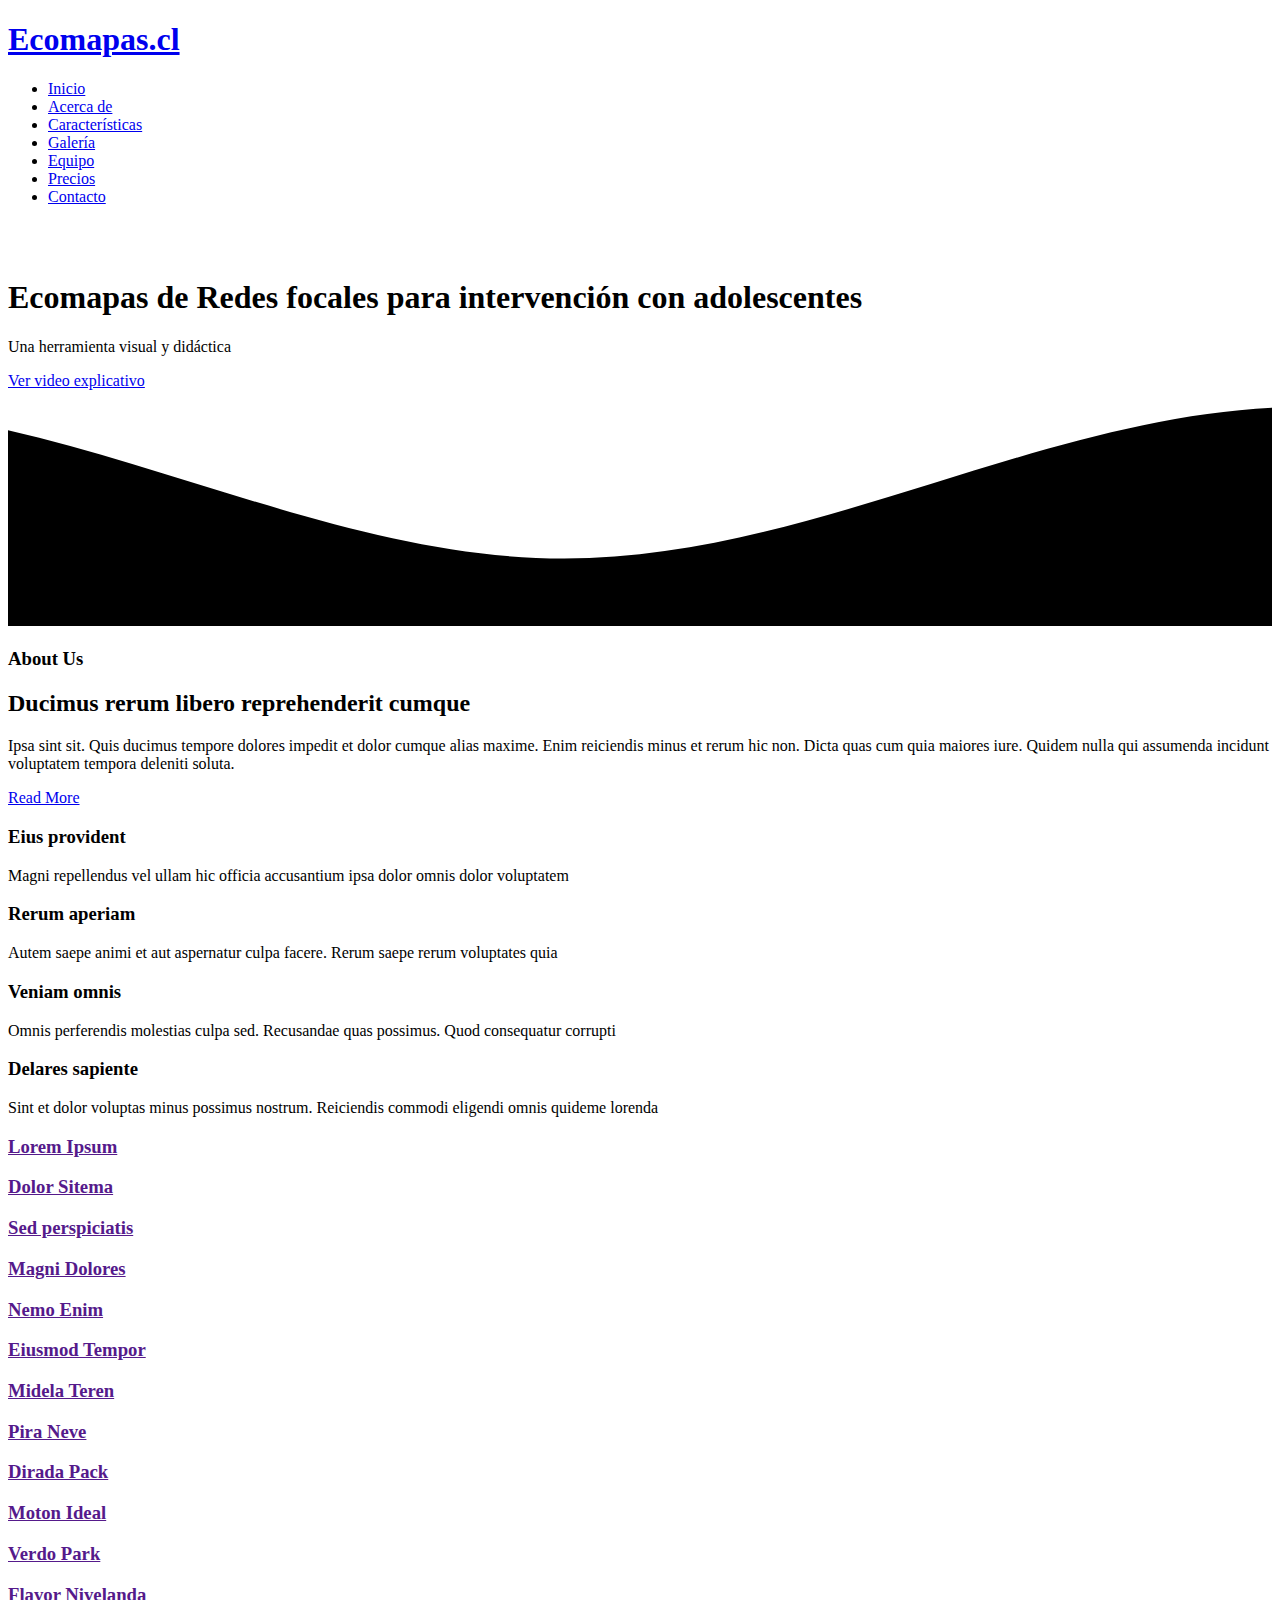
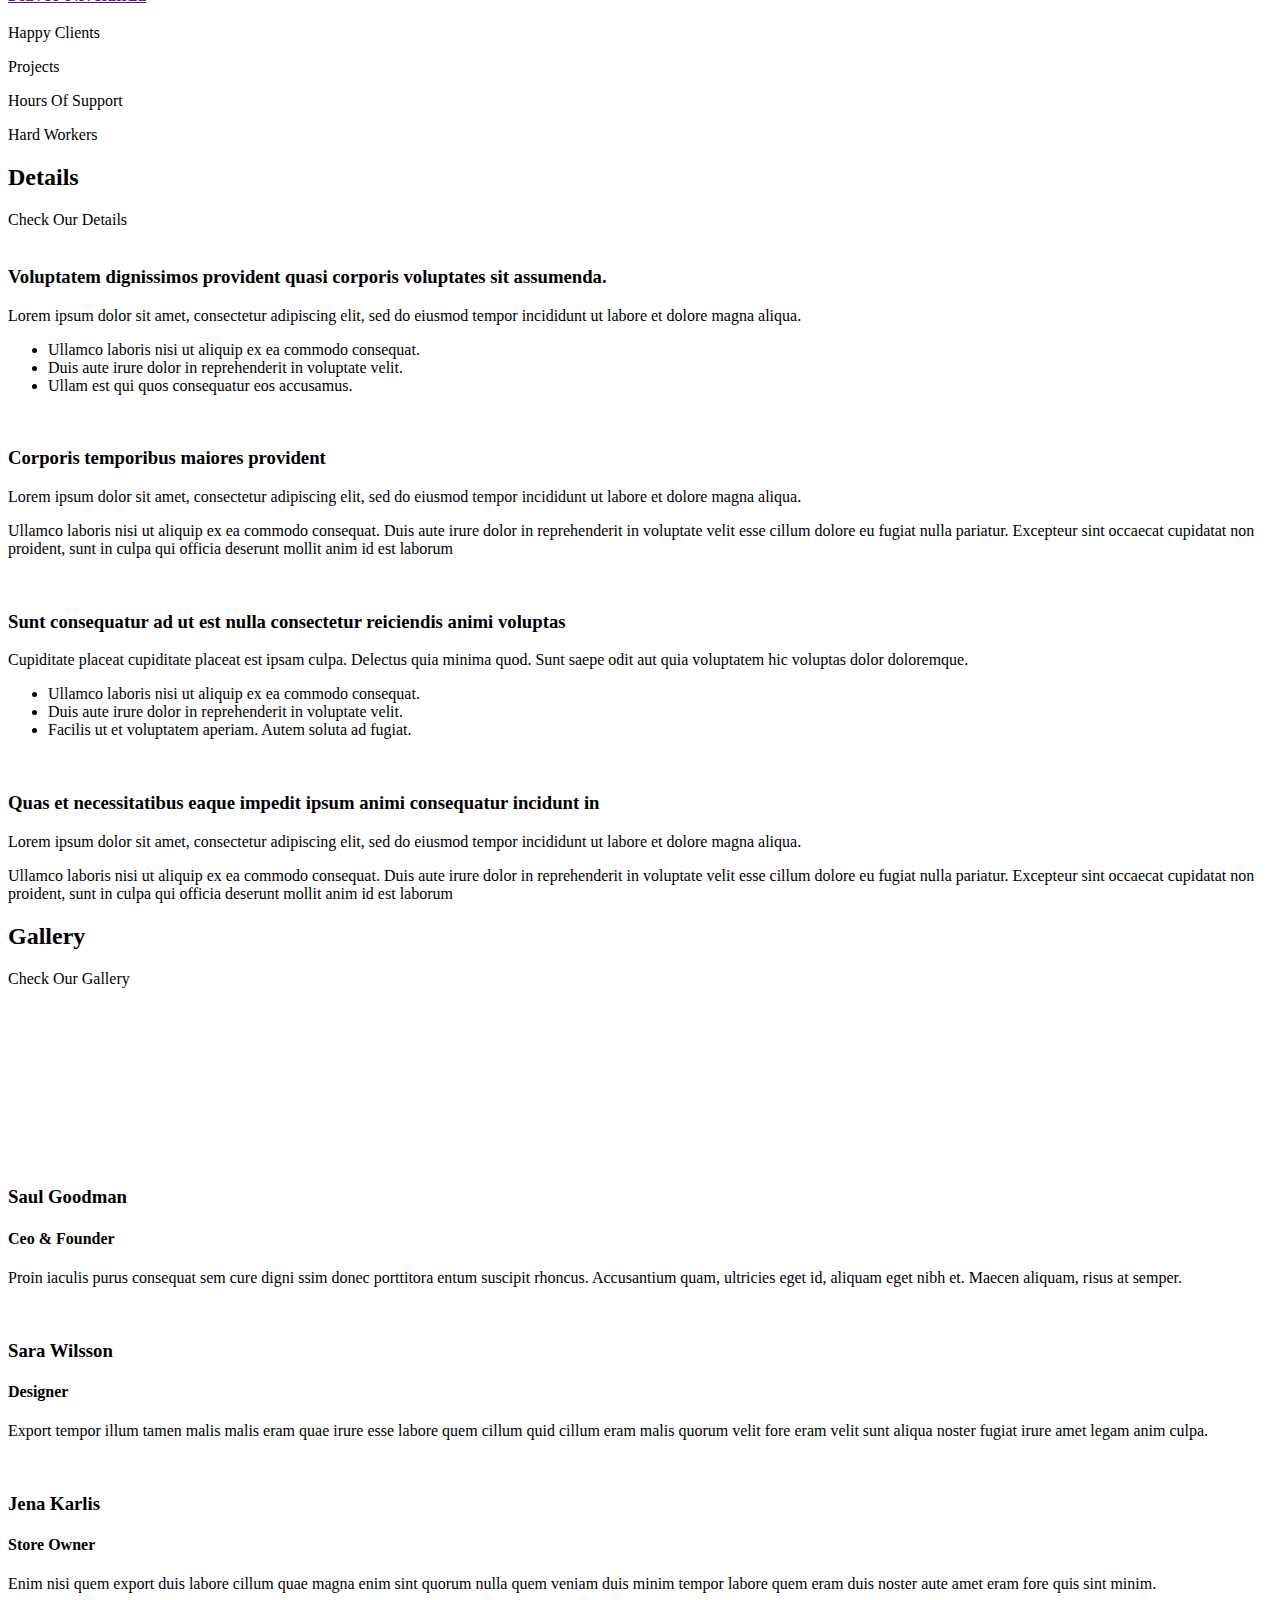
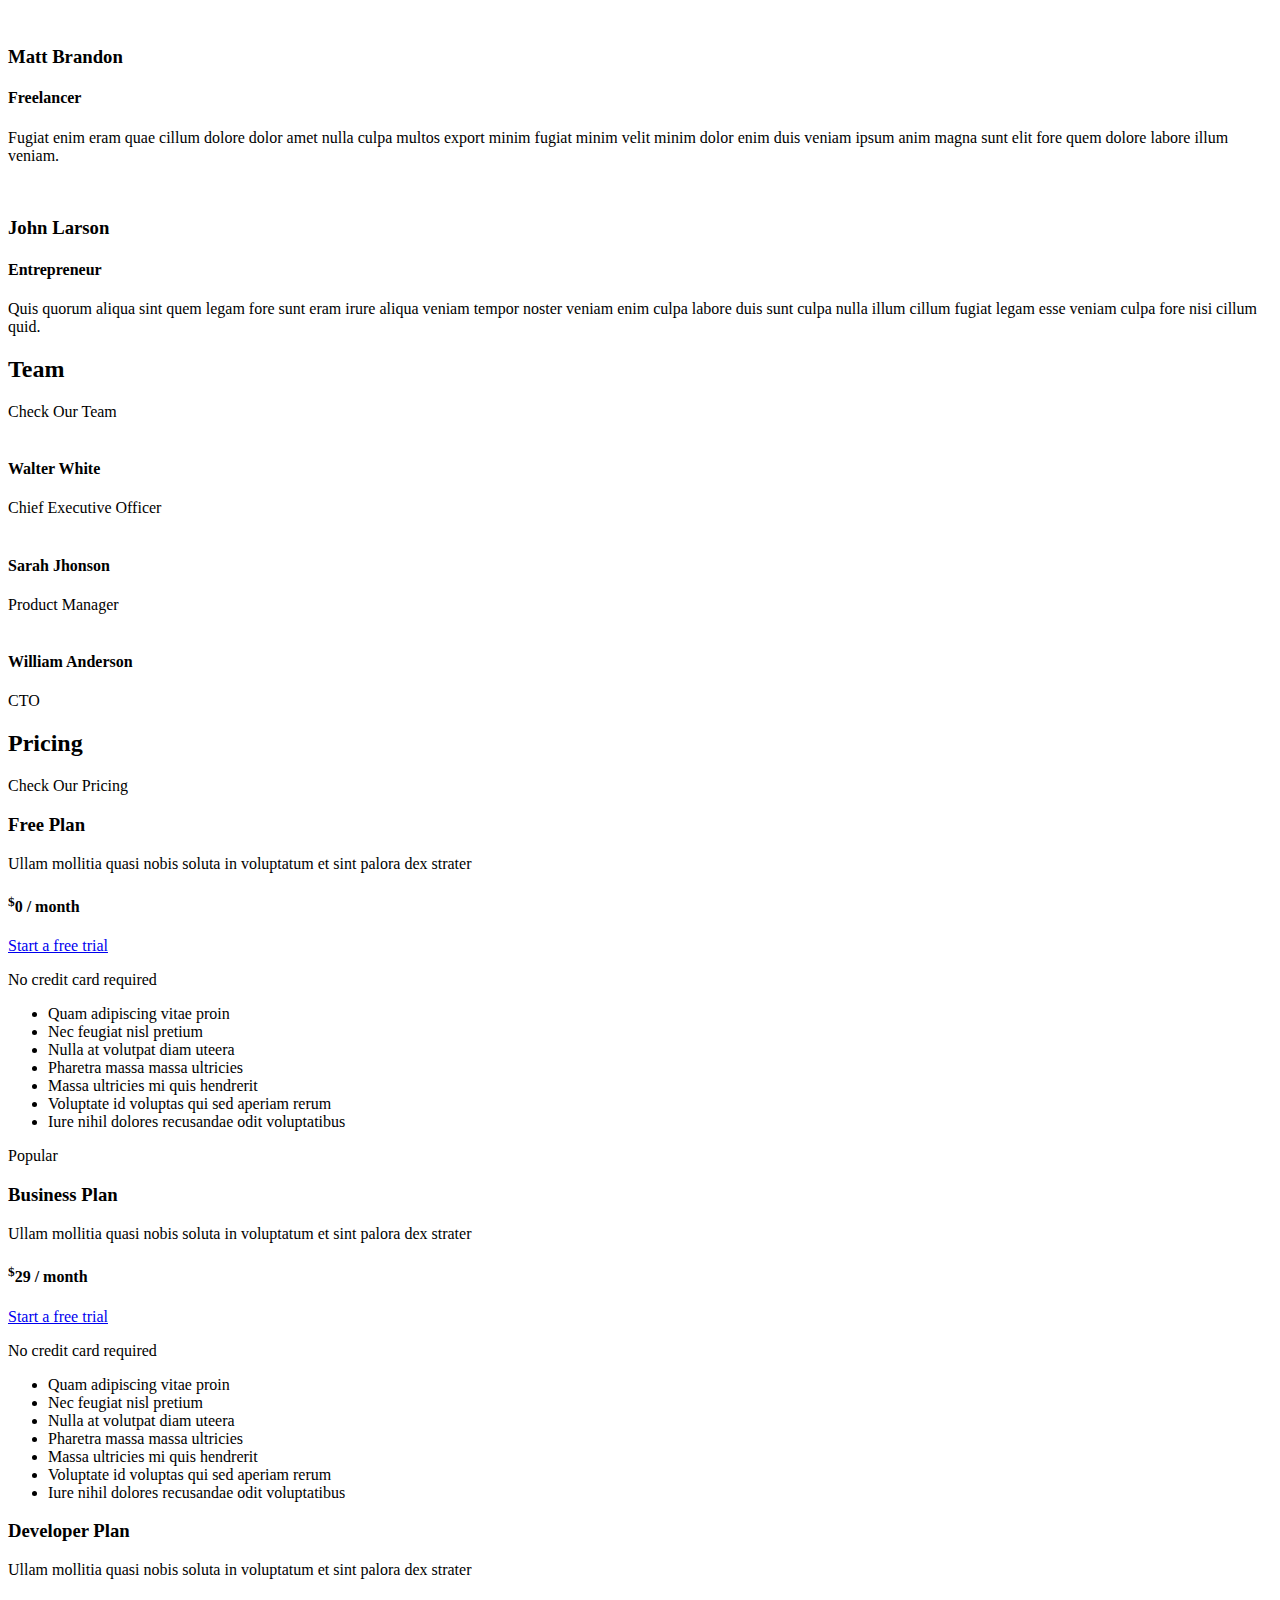
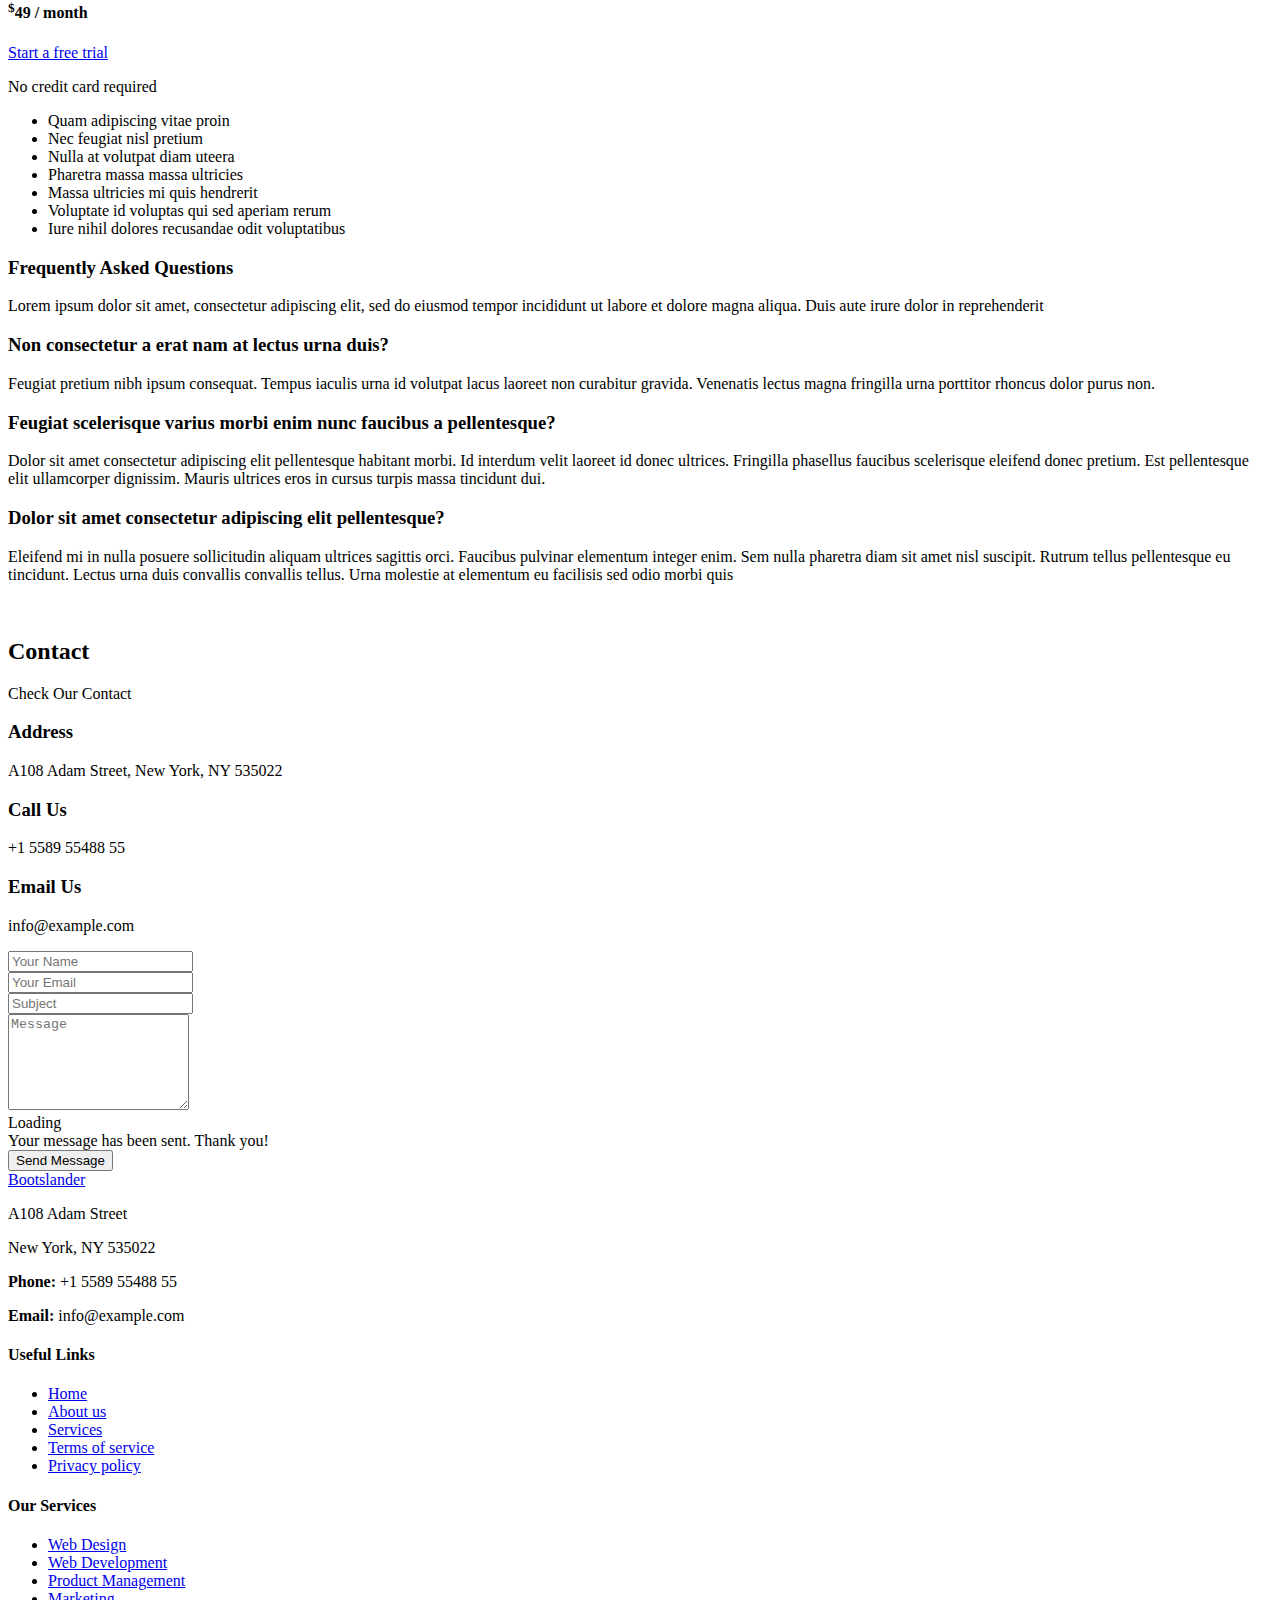
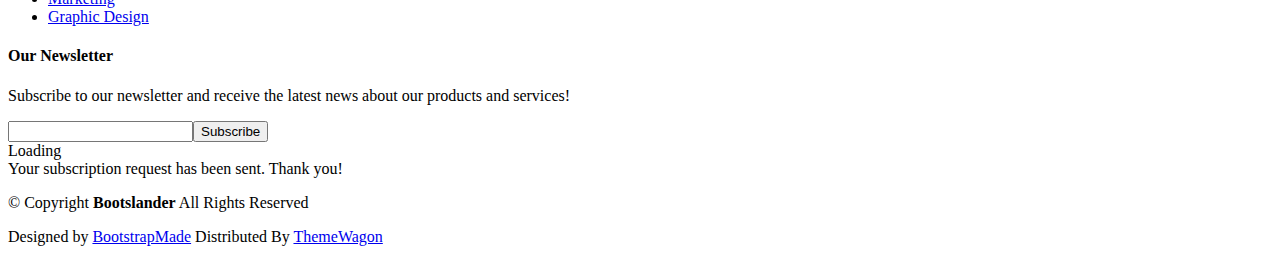
==== index.html @ b5322ad8 "Add files via upload" ====
<!DOCTYPE html>
<html lang="en">

<head>
  <meta charset="utf-8">
  <meta content="width=device-width, initial-scale=1.0" name="viewport">
  <title>Index - Bootslander Bootstrap Template</title>
  <meta name="description" content="">
  <meta name="keywords" content="">

  <!-- Favicons -->
  <link href="assets/img/favicon.png" rel="icon">
  <link href="assets/img/apple-touch-icon.png" rel="apple-touch-icon">

  <!-- Fonts -->
  <link href="https://fonts.googleapis.com" rel="preconnect">
  <link href="https://fonts.gstatic.com" rel="preconnect" crossorigin>
  <link href="https://fonts.googleapis.com/css2?family=Roboto:ital,wght@0,100;0,300;0,400;0,500;0,700;0,900;1,100;1,300;1,400;1,500;1,700;1,900&family=Poppins:ital,wght@0,100;0,200;0,300;0,400;0,500;0,600;0,700;0,800;0,900;1,100;1,200;1,300;1,400;1,500;1,600;1,700;1,800;1,900&family=Raleway:ital,wght@0,100;0,200;0,300;0,400;0,500;0,600;0,700;0,800;0,900;1,100;1,200;1,300;1,400;1,500;1,600;1,700;1,800;1,900&display=swap" rel="stylesheet">

  <!-- Vendor CSS Files -->
  <link href="assets/vendor/bootstrap/css/bootstrap.min.css" rel="stylesheet">
  <link href="assets/vendor/bootstrap-icons/bootstrap-icons.css" rel="stylesheet">
  <link href="assets/vendor/aos/aos.css" rel="stylesheet">
  <link href="assets/vendor/glightbox/css/glightbox.min.css" rel="stylesheet">
  <link href="assets/vendor/swiper/swiper-bundle.min.css" rel="stylesheet">

  <!-- Main CSS File -->
  <link href="assets/css/main.css" rel="stylesheet">

  <!-- =======================================================
  * Template Name: Bootslander
  * Template URL: https://bootstrapmade.com/bootslander-free-bootstrap-landing-page-template/
  * Updated: Aug 07 2024 with Bootstrap v5.3.3
  * Author: BootstrapMade.com
  * License: https://bootstrapmade.com/license/
  ======================================================== -->
</head>

<body class="index-page">

  <header id="header" class="header d-flex align-items-center fixed-top">
    <div class="container-fluid container-xl position-relative d-flex align-items-center justify-content-between">

      <a href="index.html" class="logo d-flex align-items-center">
        <!-- Uncomment the line below if you also wish to use an image logo -->
        <!-- <img src="assets/img/logo.png" alt=""> -->
        <h1 class="sitename">Ecomapas.cl</h1>
      </a>

      <nav id="navmenu" class="navmenu">
        <ul>
          <li><a href="#hero" class="active">Inicio</a></li>
          <li><a href="#about">Acerca de</a></li>
          <li><a href="#features">Características</a></li>
          <li><a href="#gallery">Galería</a></li>
          <li><a href="#team">Equipo</a></li>
          <li><a href="#pricing">Precios</a></li>
          <li><a href="#contact">Contacto</a></li>
        </ul>
        <i class="mobile-nav-toggle d-xl-none bi bi-list"></i>
      </nav>

    </div>
  </header>

  <main class="main">

    <!-- Hero Section -->
    <section id="hero" class="hero section dark-background">
      <img src="assets/img/hero-bg-2.jpg" alt="" class="hero-bg">

      <div class="container">
        <div class="row gy-4 justify-content-between">
          <div class="col-lg-4 order-lg-last hero-img" data-aos="zoom-out" data-aos-delay="100">
            <img src="assets/img/hero-img.png" class="img-fluid animated" alt="">
          </div>

          <div class="col-lg-6  d-flex flex-column justify-content-center" data-aos="fade-in">
            <h1>Ecomapas de <span>Redes focales</span> para intervención con adolescentes</h1>
            <p>Una herramienta visual y didáctica</p>
            <div class="d-flex">
    <!--      <a href="#about" class="btn-get-started">Get Started</a> -->
              <a href="https://www.youtube.com/watch?v=Y7f98aduVJ8" class="glightbox btn-watch-video d-flex align-items-center"><i class="bi bi-play-circle"></i><span>Ver video explicativo</span></a>
            </div>
          </div>

        </div>
      </div>

      <svg class="hero-waves" xmlns="http://www.w3.org/2000/svg" xmlns:xlink="http://www.w3.org/1999/xlink" viewBox="0 24 150 28 " preserveAspectRatio="none">
        <defs>
          <path id="wave-path" d="M-160 44c30 0 58-18 88-18s 58 18 88 18 58-18 88-18 58 18 88 18 v44h-352z"></path>
        </defs>
        <g class="wave1">
          <use xlink:href="#wave-path" x="50" y="3"></use>
        </g>
        <g class="wave2">
          <use xlink:href="#wave-path" x="50" y="0"></use>
        </g>
        <g class="wave3">
          <use xlink:href="#wave-path" x="50" y="9"></use>
        </g>
      </svg>

    </section><!-- /Hero Section -->

    <!-- About Section -->
    <section id="about" class="about section">

      <div class="container" data-aos="fade-up" data-aos-delay="100">
        <div class="row align-items-xl-center gy-5">

          <div class="col-xl-5 content">
            <h3>About Us</h3>
            <h2>Ducimus rerum libero reprehenderit cumque</h2>
            <p>Ipsa sint sit. Quis ducimus tempore dolores impedit et dolor cumque alias maxime. Enim reiciendis minus et rerum hic non. Dicta quas cum quia maiores iure. Quidem nulla qui assumenda incidunt voluptatem tempora deleniti soluta.</p>
            <a href="#" class="read-more"><span>Read More</span><i class="bi bi-arrow-right"></i></a>
          </div>

          <div class="col-xl-7">
            <div class="row gy-4 icon-boxes">

              <div class="col-md-6" data-aos="fade-up" data-aos-delay="200">
                <div class="icon-box">
                  <i class="bi bi-buildings"></i>
                  <h3>Eius provident</h3>
                  <p>Magni repellendus vel ullam hic officia accusantium ipsa dolor omnis dolor voluptatem</p>
                </div>
              </div> <!-- End Icon Box -->

              <div class="col-md-6" data-aos="fade-up" data-aos-delay="300">
                <div class="icon-box">
                  <i class="bi bi-clipboard-pulse"></i>
                  <h3>Rerum aperiam</h3>
                  <p>Autem saepe animi et aut aspernatur culpa facere. Rerum saepe rerum voluptates quia</p>
                </div>
              </div> <!-- End Icon Box -->

              <div class="col-md-6" data-aos="fade-up" data-aos-delay="400">
                <div class="icon-box">
                  <i class="bi bi-command"></i>
                  <h3>Veniam omnis</h3>
                  <p>Omnis perferendis molestias culpa sed. Recusandae quas possimus. Quod consequatur corrupti</p>
                </div>
              </div> <!-- End Icon Box -->

              <div class="col-md-6" data-aos="fade-up" data-aos-delay="500">
                <div class="icon-box">
                  <i class="bi bi-graph-up-arrow"></i>
                  <h3>Delares sapiente</h3>
                  <p>Sint et dolor voluptas minus possimus nostrum. Reiciendis commodi eligendi omnis quideme lorenda</p>
                </div>
              </div> <!-- End Icon Box -->

            </div>
          </div>

        </div>
      </div>

    </section><!-- /About Section -->

    <!-- Features Section -->
    <section id="features" class="features section">

      <div class="container">

        <div class="row gy-4">

          <div class="col-lg-3 col-md-4" data-aos="fade-up" data-aos-delay="100">
            <div class="features-item">
              <i class="bi bi-eye" style="color: #ffbb2c;"></i>
              <h3><a href="" class="stretched-link">Lorem Ipsum</a></h3>
            </div>
          </div><!-- End Feature Item -->

          <div class="col-lg-3 col-md-4" data-aos="fade-up" data-aos-delay="200">
            <div class="features-item">
              <i class="bi bi-infinity" style="color: #5578ff;"></i>
              <h3><a href="" class="stretched-link">Dolor Sitema</a></h3>
            </div>
          </div><!-- End Feature Item -->

          <div class="col-lg-3 col-md-4" data-aos="fade-up" data-aos-delay="300">
            <div class="features-item">
              <i class="bi bi-mortarboard" style="color: #e80368;"></i>
              <h3><a href="" class="stretched-link">Sed perspiciatis</a></h3>
            </div>
          </div><!-- End Feature Item -->

          <div class="col-lg-3 col-md-4" data-aos="fade-up" data-aos-delay="400">
            <div class="features-item">
              <i class="bi bi-nut" style="color: #e361ff;"></i>
              <h3><a href="" class="stretched-link">Magni Dolores</a></h3>
            </div>
          </div><!-- End Feature Item -->

          <div class="col-lg-3 col-md-4" data-aos="fade-up" data-aos-delay="500">
            <div class="features-item">
              <i class="bi bi-shuffle" style="color: #47aeff;"></i>
              <h3><a href="" class="stretched-link">Nemo Enim</a></h3>
            </div>
          </div><!-- End Feature Item -->

          <div class="col-lg-3 col-md-4" data-aos="fade-up" data-aos-delay="600">
            <div class="features-item">
              <i class="bi bi-star" style="color: #ffa76e;"></i>
              <h3><a href="" class="stretched-link">Eiusmod Tempor</a></h3>
            </div>
          </div><!-- End Feature Item -->

          <div class="col-lg-3 col-md-4" data-aos="fade-up" data-aos-delay="700">
            <div class="features-item">
              <i class="bi bi-x-diamond" style="color: #11dbcf;"></i>
              <h3><a href="" class="stretched-link">Midela Teren</a></h3>
            </div>
          </div><!-- End Feature Item -->

          <div class="col-lg-3 col-md-4" data-aos="fade-up" data-aos-delay="800">
            <div class="features-item">
              <i class="bi bi-camera-video" style="color: #4233ff;"></i>
              <h3><a href="" class="stretched-link">Pira Neve</a></h3>
            </div>
          </div><!-- End Feature Item -->

          <div class="col-lg-3 col-md-4" data-aos="fade-up" data-aos-delay="900">
            <div class="features-item">
              <i class="bi bi-command" style="color: #b2904f;"></i>
              <h3><a href="" class="stretched-link">Dirada Pack</a></h3>
            </div>
          </div><!-- End Feature Item -->

          <div class="col-lg-3 col-md-4" data-aos="fade-up" data-aos-delay="1000">
            <div class="features-item">
              <i class="bi bi-dribbble" style="color: #b20969;"></i>
              <h3><a href="" class="stretched-link">Moton Ideal</a></h3>
            </div>
          </div><!-- End Feature Item -->

          <div class="col-lg-3 col-md-4" data-aos="fade-up" data-aos-delay="1100">
            <div class="features-item">
              <i class="bi bi-activity" style="color: #ff5828;"></i>
              <h3><a href="" class="stretched-link">Verdo Park</a></h3>
            </div>
          </div><!-- End Feature Item -->

          <div class="col-lg-3 col-md-4" data-aos="fade-up" data-aos-delay="1200">
            <div class="features-item">
              <i class="bi bi-brightness-high" style="color: #29cc61;"></i>
              <h3><a href="" class="stretched-link">Flavor Nivelanda</a></h3>
            </div>
          </div><!-- End Feature Item -->

        </div>

      </div>

    </section><!-- /Features Section -->

    <!-- Stats Section -->
    <section id="stats" class="stats section light-background">

      <div class="container" data-aos="fade-up" data-aos-delay="100">

        <div class="row gy-4">

          <div class="col-lg-3 col-md-6 d-flex flex-column align-items-center">
            <i class="bi bi-emoji-smile"></i>
            <div class="stats-item">
              <span data-purecounter-start="0" data-purecounter-end="232" data-purecounter-duration="1" class="purecounter"></span>
              <p>Happy Clients</p>
            </div>
          </div><!-- End Stats Item -->

          <div class="col-lg-3 col-md-6 d-flex flex-column align-items-center">
            <i class="bi bi-journal-richtext"></i>
            <div class="stats-item">
              <span data-purecounter-start="0" data-purecounter-end="521" data-purecounter-duration="1" class="purecounter"></span>
              <p>Projects</p>
            </div>
          </div><!-- End Stats Item -->

          <div class="col-lg-3 col-md-6 d-flex flex-column align-items-center">
            <i class="bi bi-headset"></i>
            <div class="stats-item">
              <span data-purecounter-start="0" data-purecounter-end="1463" data-purecounter-duration="1" class="purecounter"></span>
              <p>Hours Of Support</p>
            </div>
          </div><!-- End Stats Item -->

          <div class="col-lg-3 col-md-6 d-flex flex-column align-items-center">
            <i class="bi bi-people"></i>
            <div class="stats-item">
              <span data-purecounter-start="0" data-purecounter-end="15" data-purecounter-duration="1" class="purecounter"></span>
              <p>Hard Workers</p>
            </div>
          </div><!-- End Stats Item -->

        </div>

      </div>

    </section><!-- /Stats Section -->

    <!-- Details Section -->
    <section id="details" class="details section">

      <!-- Section Title -->
      <div class="container section-title" data-aos="fade-up">
        <h2>Details</h2>
        <div><span>Check Our</span> <span class="description-title">Details</span></div>
      </div><!-- End Section Title -->

      <div class="container">

        <div class="row gy-4 align-items-center features-item">
          <div class="col-md-5 d-flex align-items-center" data-aos="zoom-out" data-aos-delay="100">
            <img src="assets/img/details-1.png" class="img-fluid" alt="">
          </div>
          <div class="col-md-7" data-aos="fade-up" data-aos-delay="100">
            <h3>Voluptatem dignissimos provident quasi corporis voluptates sit assumenda.</h3>
            <p class="fst-italic">
              Lorem ipsum dolor sit amet, consectetur adipiscing elit, sed do eiusmod tempor incididunt ut labore et dolore
              magna aliqua.
            </p>
            <ul>
              <li><i class="bi bi-check"></i><span> Ullamco laboris nisi ut aliquip ex ea commodo consequat.</span></li>
              <li><i class="bi bi-check"></i> <span>Duis aute irure dolor in reprehenderit in voluptate velit.</span></li>
              <li><i class="bi bi-check"></i> <span>Ullam est qui quos consequatur eos accusamus.</span></li>
            </ul>
          </div>
        </div><!-- Features Item -->

        <div class="row gy-4 align-items-center features-item">
          <div class="col-md-5 order-1 order-md-2 d-flex align-items-center" data-aos="zoom-out" data-aos-delay="200">
            <img src="assets/img/details-2.png" class="img-fluid" alt="">
          </div>
          <div class="col-md-7 order-2 order-md-1" data-aos="fade-up" data-aos-delay="200">
            <h3>Corporis temporibus maiores provident</h3>
            <p class="fst-italic">
              Lorem ipsum dolor sit amet, consectetur adipiscing elit, sed do eiusmod tempor incididunt ut labore et dolore
              magna aliqua.
            </p>
            <p>
              Ullamco laboris nisi ut aliquip ex ea commodo consequat. Duis aute irure dolor in reprehenderit in voluptate
              velit esse cillum dolore eu fugiat nulla pariatur. Excepteur sint occaecat cupidatat non proident, sunt in
              culpa qui officia deserunt mollit anim id est laborum
            </p>
          </div>
        </div><!-- Features Item -->

        <div class="row gy-4 align-items-center features-item">
          <div class="col-md-5 d-flex align-items-center" data-aos="zoom-out">
            <img src="assets/img/details-3.png" class="img-fluid" alt="">
          </div>
          <div class="col-md-7" data-aos="fade-up">
            <h3>Sunt consequatur ad ut est nulla consectetur reiciendis animi voluptas</h3>
            <p>Cupiditate placeat cupiditate placeat est ipsam culpa. Delectus quia minima quod. Sunt saepe odit aut quia voluptatem hic voluptas dolor doloremque.</p>
            <ul>
              <li><i class="bi bi-check"></i> <span>Ullamco laboris nisi ut aliquip ex ea commodo consequat.</span></li>
              <li><i class="bi bi-check"></i><span> Duis aute irure dolor in reprehenderit in voluptate velit.</span></li>
              <li><i class="bi bi-check"></i> <span>Facilis ut et voluptatem aperiam. Autem soluta ad fugiat</span>.</li>
            </ul>
          </div>
        </div><!-- Features Item -->

        <div class="row gy-4 align-items-center features-item">
          <div class="col-md-5 order-1 order-md-2 d-flex align-items-center" data-aos="zoom-out">
            <img src="assets/img/details-4.png" class="img-fluid" alt="">
          </div>
          <div class="col-md-7 order-2 order-md-1" data-aos="fade-up">
            <h3>Quas et necessitatibus eaque impedit ipsum animi consequatur incidunt in</h3>
            <p class="fst-italic">
              Lorem ipsum dolor sit amet, consectetur adipiscing elit, sed do eiusmod tempor incididunt ut labore et dolore
              magna aliqua.
            </p>
            <p>
              Ullamco laboris nisi ut aliquip ex ea commodo consequat. Duis aute irure dolor in reprehenderit in voluptate
              velit esse cillum dolore eu fugiat nulla pariatur. Excepteur sint occaecat cupidatat non proident, sunt in
              culpa qui officia deserunt mollit anim id est laborum
            </p>
          </div>
        </div><!-- Features Item -->

      </div>

    </section><!-- /Details Section -->

    <!-- Gallery Section -->
    <section id="gallery" class="gallery section">

      <!-- Section Title -->
      <div class="container section-title" data-aos="fade-up">
        <h2>Gallery</h2>
        <div><span>Check Our</span> <span class="description-title">Gallery</span></div>
      </div><!-- End Section Title -->

      <div class="container" data-aos="fade-up" data-aos-delay="100">

        <div class="row g-0">

          <div class="col-lg-3 col-md-4">
            <div class="gallery-item">
              <a href="assets/img/gallery/gallery-1.jpg" class="glightbox" data-gallery="images-gallery">
                <img src="assets/img/gallery/gallery-1.jpg" alt="" class="img-fluid">
              </a>
            </div>
          </div><!-- End Gallery Item -->

          <div class="col-lg-3 col-md-4">
            <div class="gallery-item">
              <a href="assets/img/gallery/gallery-2.jpg" class="glightbox" data-gallery="images-gallery">
                <img src="assets/img/gallery/gallery-2.jpg" alt="" class="img-fluid">
              </a>
            </div>
          </div><!-- End Gallery Item -->

          <div class="col-lg-3 col-md-4">
            <div class="gallery-item">
              <a href="assets/img/gallery/gallery-3.jpg" class="glightbox" data-gallery="images-gallery">
                <img src="assets/img/gallery/gallery-3.jpg" alt="" class="img-fluid">
              </a>
            </div>
          </div><!-- End Gallery Item -->

          <div class="col-lg-3 col-md-4">
            <div class="gallery-item">
              <a href="assets/img/gallery/gallery-4.jpg" class="glightbox" data-gallery="images-gallery">
                <img src="assets/img/gallery/gallery-4.jpg" alt="" class="img-fluid">
              </a>
            </div>
          </div><!-- End Gallery Item -->

          <div class="col-lg-3 col-md-4">
            <div class="gallery-item">
              <a href="assets/img/gallery/gallery-5.jpg" class="glightbox" data-gallery="images-gallery">
                <img src="assets/img/gallery/gallery-5.jpg" alt="" class="img-fluid">
              </a>
            </div>
          </div><!-- End Gallery Item -->

          <div class="col-lg-3 col-md-4">
            <div class="gallery-item">
              <a href="assets/img/gallery/gallery-6.jpg" class="glightbox" data-gallery="images-gallery">
                <img src="assets/img/gallery/gallery-6.jpg" alt="" class="img-fluid">
              </a>
            </div>
          </div><!-- End Gallery Item -->

          <div class="col-lg-3 col-md-4">
            <div class="gallery-item">
              <a href="assets/img/gallery/gallery-7.jpg" class="glightbox" data-gallery="images-gallery">
                <img src="assets/img/gallery/gallery-7.jpg" alt="" class="img-fluid">
              </a>
            </div>
          </div><!-- End Gallery Item -->

          <div class="col-lg-3 col-md-4">
            <div class="gallery-item">
              <a href="assets/img/gallery/gallery-8.jpg" class="glightbox" data-gallery="images-gallery">
                <img src="assets/img/gallery/gallery-8.jpg" alt="" class="img-fluid">
              </a>
            </div>
          </div><!-- End Gallery Item -->

        </div>

      </div>

    </section><!-- /Gallery Section -->

    <!-- Testimonials Section -->
    <section id="testimonials" class="testimonials section dark-background">

      <img src="assets/img/testimonials-bg.jpg" class="testimonials-bg" alt="">

      <div class="container" data-aos="fade-up" data-aos-delay="100">

        <div class="swiper init-swiper">
          <script type="application/json" class="swiper-config">
            {
              "loop": true,
              "speed": 600,
              "autoplay": {
                "delay": 5000
              },
              "slidesPerView": "auto",
              "pagination": {
                "el": ".swiper-pagination",
                "type": "bullets",
                "clickable": true
              }
            }
          </script>
          <div class="swiper-wrapper">

            <div class="swiper-slide">
              <div class="testimonial-item">
                <img src="assets/img/testimonials/testimonials-1.jpg" class="testimonial-img" alt="">
                <h3>Saul Goodman</h3>
                <h4>Ceo &amp; Founder</h4>
                <div class="stars">
                  <i class="bi bi-star-fill"></i><i class="bi bi-star-fill"></i><i class="bi bi-star-fill"></i><i class="bi bi-star-fill"></i><i class="bi bi-star-fill"></i>
                </div>
                <p>
                  <i class="bi bi-quote quote-icon-left"></i>
                  <span>Proin iaculis purus consequat sem cure digni ssim donec porttitora entum suscipit rhoncus. Accusantium quam, ultricies eget id, aliquam eget nibh et. Maecen aliquam, risus at semper.</span>
                  <i class="bi bi-quote quote-icon-right"></i>
                </p>
              </div>
            </div><!-- End testimonial item -->

            <div class="swiper-slide">
              <div class="testimonial-item">
                <img src="assets/img/testimonials/testimonials-2.jpg" class="testimonial-img" alt="">
                <h3>Sara Wilsson</h3>
                <h4>Designer</h4>
                <div class="stars">
                  <i class="bi bi-star-fill"></i><i class="bi bi-star-fill"></i><i class="bi bi-star-fill"></i><i class="bi bi-star-fill"></i><i class="bi bi-star-fill"></i>
                </div>
                <p>
                  <i class="bi bi-quote quote-icon-left"></i>
                  <span>Export tempor illum tamen malis malis eram quae irure esse labore quem cillum quid cillum eram malis quorum velit fore eram velit sunt aliqua noster fugiat irure amet legam anim culpa.</span>
                  <i class="bi bi-quote quote-icon-right"></i>
                </p>
              </div>
            </div><!-- End testimonial item -->

            <div class="swiper-slide">
              <div class="testimonial-item">
                <img src="assets/img/testimonials/testimonials-3.jpg" class="testimonial-img" alt="">
                <h3>Jena Karlis</h3>
                <h4>Store Owner</h4>
                <div class="stars">
                  <i class="bi bi-star-fill"></i><i class="bi bi-star-fill"></i><i class="bi bi-star-fill"></i><i class="bi bi-star-fill"></i><i class="bi bi-star-fill"></i>
                </div>
                <p>
                  <i class="bi bi-quote quote-icon-left"></i>
                  <span>Enim nisi quem export duis labore cillum quae magna enim sint quorum nulla quem veniam duis minim tempor labore quem eram duis noster aute amet eram fore quis sint minim.</span>
                  <i class="bi bi-quote quote-icon-right"></i>
                </p>
              </div>
            </div><!-- End testimonial item -->

            <div class="swiper-slide">
              <div class="testimonial-item">
                <img src="assets/img/testimonials/testimonials-4.jpg" class="testimonial-img" alt="">
                <h3>Matt Brandon</h3>
                <h4>Freelancer</h4>
                <div class="stars">
                  <i class="bi bi-star-fill"></i><i class="bi bi-star-fill"></i><i class="bi bi-star-fill"></i><i class="bi bi-star-fill"></i><i class="bi bi-star-fill"></i>
                </div>
                <p>
                  <i class="bi bi-quote quote-icon-left"></i>
                  <span>Fugiat enim eram quae cillum dolore dolor amet nulla culpa multos export minim fugiat minim velit minim dolor enim duis veniam ipsum anim magna sunt elit fore quem dolore labore illum veniam.</span>
                  <i class="bi bi-quote quote-icon-right"></i>
                </p>
              </div>
            </div><!-- End testimonial item -->

            <div class="swiper-slide">
              <div class="testimonial-item">
                <img src="assets/img/testimonials/testimonials-5.jpg" class="testimonial-img" alt="">
                <h3>John Larson</h3>
                <h4>Entrepreneur</h4>
                <div class="stars">
                  <i class="bi bi-star-fill"></i><i class="bi bi-star-fill"></i><i class="bi bi-star-fill"></i><i class="bi bi-star-fill"></i><i class="bi bi-star-fill"></i>
                </div>
                <p>
                  <i class="bi bi-quote quote-icon-left"></i>
                  <span>Quis quorum aliqua sint quem legam fore sunt eram irure aliqua veniam tempor noster veniam enim culpa labore duis sunt culpa nulla illum cillum fugiat legam esse veniam culpa fore nisi cillum quid.</span>
                  <i class="bi bi-quote quote-icon-right"></i>
                </p>
              </div>
            </div><!-- End testimonial item -->

          </div>
          <div class="swiper-pagination"></div>
        </div>

      </div>

    </section><!-- /Testimonials Section -->

    <!-- Team Section -->
    <section id="team" class="team section">

      <!-- Section Title -->
      <div class="container section-title" data-aos="fade-up">
        <h2>Team</h2>
        <div><span>Check Our</span> <span class="description-title">Team</span></div>
      </div><!-- End Section Title -->

      <div class="container">

        <div class="row gy-5">

          <div class="col-lg-4 col-md-6" data-aos="fade-up" data-aos-delay="100">
            <div class="member">
              <div class="pic"><img src="assets/img/team/team-1.jpg" class="img-fluid" alt=""></div>
              <div class="member-info">
                <h4>Walter White</h4>
                <span>Chief Executive Officer</span>
                <div class="social">
                  <a href=""><i class="bi bi-twitter-x"></i></a>
                  <a href=""><i class="bi bi-facebook"></i></a>
                  <a href=""><i class="bi bi-instagram"></i></a>
                  <a href=""><i class="bi bi-linkedin"></i></a>
                </div>
              </div>
            </div>
          </div><!-- End Team Member -->

          <div class="col-lg-4 col-md-6" data-aos="fade-up" data-aos-delay="200">
            <div class="member">
              <div class="pic"><img src="assets/img/team/team-2.jpg" class="img-fluid" alt=""></div>
              <div class="member-info">
                <h4>Sarah Jhonson</h4>
                <span>Product Manager</span>
                <div class="social">
                  <a href=""><i class="bi bi-twitter-x"></i></a>
                  <a href=""><i class="bi bi-facebook"></i></a>
                  <a href=""><i class="bi bi-instagram"></i></a>
                  <a href=""><i class="bi bi-linkedin"></i></a>
                </div>
              </div>
            </div>
          </div><!-- End Team Member -->

          <div class="col-lg-4 col-md-6" data-aos="fade-up" data-aos-delay="300">
            <div class="member">
              <div class="pic"><img src="assets/img/team/team-3.jpg" class="img-fluid" alt=""></div>
              <div class="member-info">
                <h4>William Anderson</h4>
                <span>CTO</span>
                <div class="social">
                  <a href=""><i class="bi bi-twitter-x"></i></a>
                  <a href=""><i class="bi bi-facebook"></i></a>
                  <a href=""><i class="bi bi-instagram"></i></a>
                  <a href=""><i class="bi bi-linkedin"></i></a>
                </div>
              </div>
            </div>
          </div><!-- End Team Member -->

        </div>

      </div>

    </section><!-- /Team Section -->

    <!-- Pricing Section -->
    <section id="pricing" class="pricing section">

      <!-- Section Title -->
      <div class="container section-title" data-aos="fade-up">
        <h2>Pricing</h2>
        <div><span>Check Our</span> <span class="description-title">Pricing</span></div>
      </div><!-- End Section Title -->

      <div class="container">

        <div class="row gy-4">

          <div class="col-lg-4" data-aos="zoom-in" data-aos-delay="100">
            <div class="pricing-item">
              <h3>Free Plan</h3>
              <p class="description">Ullam mollitia quasi nobis soluta in voluptatum et sint palora dex strater</p>
              <h4><sup>$</sup>0<span> / month</span></h4>
              <a href="#" class="cta-btn">Start a free trial</a>
              <p class="text-center small">No credit card required</p>
              <ul>
                <li><i class="bi bi-check"></i> <span>Quam adipiscing vitae proin</span></li>
                <li><i class="bi bi-check"></i> <span>Nec feugiat nisl pretium</span></li>
                <li><i class="bi bi-check"></i> <span>Nulla at volutpat diam uteera</span></li>
                <li class="na"><i class="bi bi-x"></i> <span>Pharetra massa massa ultricies</span></li>
                <li class="na"><i class="bi bi-x"></i> <span>Massa ultricies mi quis hendrerit</span></li>
                <li class="na"><i class="bi bi-x"></i> <span>Voluptate id voluptas qui sed aperiam rerum</span></li>
                <li class="na"><i class="bi bi-x"></i> <span>Iure nihil dolores recusandae odit voluptatibus</span></li>
              </ul>
            </div>
          </div><!-- End Pricing Item -->

          <div class="col-lg-4" data-aos="zoom-in" data-aos-delay="200">
            <div class="pricing-item featured">
              <p class="popular">Popular</p>
              <h3>Business Plan</h3>
              <p class="description">Ullam mollitia quasi nobis soluta in voluptatum et sint palora dex strater</p>
              <h4><sup>$</sup>29<span> / month</span></h4>
              <a href="#" class="cta-btn">Start a free trial</a>
              <p class="text-center small">No credit card required</p>
              <ul>
                <li><i class="bi bi-check"></i> <span>Quam adipiscing vitae proin</span></li>
                <li><i class="bi bi-check"></i> <span>Nec feugiat nisl pretium</span></li>
                <li><i class="bi bi-check"></i> <span>Nulla at volutpat diam uteera</span></li>
                <li><i class="bi bi-check"></i> <span>Pharetra massa massa ultricies</span></li>
                <li><i class="bi bi-check"></i> <span>Massa ultricies mi quis hendrerit</span></li>
                <li><i class="bi bi-check"></i> <span>Voluptate id voluptas qui sed aperiam rerum</span></li>
                <li class="na"><i class="bi bi-x"></i> <span>Iure nihil dolores recusandae odit voluptatibus</span></li>
              </ul>
            </div>
          </div><!-- End Pricing Item -->

          <div class="col-lg-4" data-aos="zoom-in" data-aos-delay="300">
            <div class="pricing-item">
              <h3>Developer Plan</h3>
              <p class="description">Ullam mollitia quasi nobis soluta in voluptatum et sint palora dex strater</p>
              <h4><sup>$</sup>49<span> / month</span></h4>
              <a href="#" class="cta-btn">Start a free trial</a>
              <p class="text-center small">No credit card required</p>
              <ul>
                <li><i class="bi bi-check"></i> <span>Quam adipiscing vitae proin</span></li>
                <li><i class="bi bi-check"></i> <span>Nec feugiat nisl pretium</span></li>
                <li><i class="bi bi-check"></i> <span>Nulla at volutpat diam uteera</span></li>
                <li><i class="bi bi-check"></i> <span>Pharetra massa massa ultricies</span></li>
                <li><i class="bi bi-check"></i> <span>Massa ultricies mi quis hendrerit</span></li>
                <li><i class="bi bi-check"></i> <span>Voluptate id voluptas qui sed aperiam rerum</span></li>
                <li><i class="bi bi-check"></i> <span>Iure nihil dolores recusandae odit voluptatibus</span></li>
              </ul>
            </div>
          </div><!-- End Pricing Item -->

        </div>

      </div>

    </section><!-- /Pricing Section -->

    <!-- Faq Section -->
    <section id="faq" class="faq section light-background">

      <div class="container-fluid">

        <div class="row gy-4">

          <div class="col-lg-7 d-flex flex-column justify-content-center order-2 order-lg-1">

            <div class="content px-xl-5" data-aos="fade-up" data-aos-delay="100">
              <h3><span>Frequently Asked </span><strong>Questions</strong></h3>
              <p>
                Lorem ipsum dolor sit amet, consectetur adipiscing elit, sed do eiusmod tempor incididunt ut labore et dolore magna aliqua. Duis aute irure dolor in reprehenderit
              </p>
            </div>

            <div class="faq-container px-xl-5" data-aos="fade-up" data-aos-delay="200">

              <div class="faq-item faq-active">
                <i class="faq-icon bi bi-question-circle"></i>
                <h3>Non consectetur a erat nam at lectus urna duis?</h3>
                <div class="faq-content">
                  <p>Feugiat pretium nibh ipsum consequat. Tempus iaculis urna id volutpat lacus laoreet non curabitur gravida. Venenatis lectus magna fringilla urna porttitor rhoncus dolor purus non.</p>
                </div>
                <i class="faq-toggle bi bi-chevron-right"></i>
              </div><!-- End Faq item-->

              <div class="faq-item">
                <i class="faq-icon bi bi-question-circle"></i>
                <h3>Feugiat scelerisque varius morbi enim nunc faucibus a pellentesque?</h3>
                <div class="faq-content">
                  <p>Dolor sit amet consectetur adipiscing elit pellentesque habitant morbi. Id interdum velit laoreet id donec ultrices. Fringilla phasellus faucibus scelerisque eleifend donec pretium. Est pellentesque elit ullamcorper dignissim. Mauris ultrices eros in cursus turpis massa tincidunt dui.</p>
                </div>
                <i class="faq-toggle bi bi-chevron-right"></i>
              </div><!-- End Faq item-->

              <div class="faq-item">
                <i class="faq-icon bi bi-question-circle"></i>
                <h3>Dolor sit amet consectetur adipiscing elit pellentesque?</h3>
                <div class="faq-content">
                  <p>Eleifend mi in nulla posuere sollicitudin aliquam ultrices sagittis orci. Faucibus pulvinar elementum integer enim. Sem nulla pharetra diam sit amet nisl suscipit. Rutrum tellus pellentesque eu tincidunt. Lectus urna duis convallis convallis tellus. Urna molestie at elementum eu facilisis sed odio morbi quis</p>
                </div>
                <i class="faq-toggle bi bi-chevron-right"></i>
              </div><!-- End Faq item-->

            </div>

          </div>

          <div class="col-lg-5 order-1 order-lg-2">
            <img src="assets/img/faq.jpg" class="img-fluid" alt="" data-aos="zoom-in" data-aos-delay="100">
          </div>
        </div>

      </div>

    </section><!-- /Faq Section -->

    <!-- Contact Section -->
    <section id="contact" class="contact section">

      <!-- Section Title -->
      <div class="container section-title" data-aos="fade-up">
        <h2>Contact</h2>
        <div><span>Check Our</span> <span class="description-title">Contact</span></div>
      </div><!-- End Section Title -->

      <div class="container" data-aos="fade" data-aos-delay="100">

        <div class="row gy-4">

          <div class="col-lg-4">
            <div class="info-item d-flex" data-aos="fade-up" data-aos-delay="200">
              <i class="bi bi-geo-alt flex-shrink-0"></i>
              <div>
                <h3>Address</h3>
                <p>A108 Adam Street, New York, NY 535022</p>
              </div>
            </div><!-- End Info Item -->

            <div class="info-item d-flex" data-aos="fade-up" data-aos-delay="300">
              <i class="bi bi-telephone flex-shrink-0"></i>
              <div>
                <h3>Call Us</h3>
                <p>+1 5589 55488 55</p>
              </div>
            </div><!-- End Info Item -->

            <div class="info-item d-flex" data-aos="fade-up" data-aos-delay="400">
              <i class="bi bi-envelope flex-shrink-0"></i>
              <div>
                <h3>Email Us</h3>
                <p>info@example.com</p>
              </div>
            </div><!-- End Info Item -->

          </div>

          <div class="col-lg-8">
            <form action="forms/contact.php" method="post" class="php-email-form" data-aos="fade-up" data-aos-delay="200">
              <div class="row gy-4">

                <div class="col-md-6">
                  <input type="text" name="name" class="form-control" placeholder="Your Name" required="">
                </div>

                <div class="col-md-6 ">
                  <input type="email" class="form-control" name="email" placeholder="Your Email" required="">
                </div>

                <div class="col-md-12">
                  <input type="text" class="form-control" name="subject" placeholder="Subject" required="">
                </div>

                <div class="col-md-12">
                  <textarea class="form-control" name="message" rows="6" placeholder="Message" required=""></textarea>
                </div>

                <div class="col-md-12 text-center">
                  <div class="loading">Loading</div>
                  <div class="error-message"></div>
                  <div class="sent-message">Your message has been sent. Thank you!</div>

                  <button type="submit">Send Message</button>
                </div>

              </div>
            </form>
          </div><!-- End Contact Form -->

        </div>

      </div>

    </section><!-- /Contact Section -->

  </main>

  <footer id="footer" class="footer dark-background">

    <div class="container footer-top">
      <div class="row gy-4">
        <div class="col-lg-4 col-md-6 footer-about">
          <a href="index.html" class="logo d-flex align-items-center">
            <span class="sitename">Bootslander</span>
          </a>
          <div class="footer-contact pt-3">
            <p>A108 Adam Street</p>
            <p>New York, NY 535022</p>
            <p class="mt-3"><strong>Phone:</strong> <span>+1 5589 55488 55</span></p>
            <p><strong>Email:</strong> <span>info@example.com</span></p>
          </div>
          <div class="social-links d-flex mt-4">
            <a href=""><i class="bi bi-twitter-x"></i></a>
            <a href=""><i class="bi bi-facebook"></i></a>
            <a href=""><i class="bi bi-instagram"></i></a>
            <a href=""><i class="bi bi-linkedin"></i></a>
          </div>
        </div>

        <div class="col-lg-2 col-md-3 footer-links">
          <h4>Useful Links</h4>
          <ul>
            <li><a href="#">Home</a></li>
            <li><a href="#">About us</a></li>
            <li><a href="#">Services</a></li>
            <li><a href="#">Terms of service</a></li>
            <li><a href="#">Privacy policy</a></li>
          </ul>
        </div>

        <div class="col-lg-2 col-md-3 footer-links">
          <h4>Our Services</h4>
          <ul>
            <li><a href="#">Web Design</a></li>
            <li><a href="#">Web Development</a></li>
            <li><a href="#">Product Management</a></li>
            <li><a href="#">Marketing</a></li>
            <li><a href="#">Graphic Design</a></li>
          </ul>
        </div>

        <div class="col-lg-4 col-md-12 footer-newsletter">
          <h4>Our Newsletter</h4>
          <p>Subscribe to our newsletter and receive the latest news about our products and services!</p>
          <form action="forms/newsletter.php" method="post" class="php-email-form">
            <div class="newsletter-form"><input type="email" name="email"><input type="submit" value="Subscribe"></div>
            <div class="loading">Loading</div>
            <div class="error-message"></div>
            <div class="sent-message">Your subscription request has been sent. Thank you!</div>
          </form>
        </div>

      </div>
    </div>

    <div class="container copyright text-center mt-4">
      <p>© <span>Copyright</span> <strong class="px-1 sitename">Bootslander</strong> <span>All Rights Reserved</span></p>
      <div class="credits">
        <!-- All the links in the footer should remain intact. -->
        <!-- You can delete the links only if you've purchased the pro version. -->
        <!-- Licensing information: https://bootstrapmade.com/license/ -->
        <!-- Purchase the pro version with working PHP/AJAX contact form: [buy-url] -->
        Designed by <a href="https://bootstrapmade.com/">BootstrapMade</a> Distributed By <a href="https://themewagon.com">ThemeWagon</a>
      </div>
    </div>

  </footer>

  <!-- Scroll Top -->
  <a href="#" id="scroll-top" class="scroll-top d-flex align-items-center justify-content-center"><i class="bi bi-arrow-up-short"></i></a>

  <!-- Preloader -->
  <div id="preloader"></div>

  <!-- Vendor JS Files -->
  <script src="assets/vendor/bootstrap/js/bootstrap.bundle.min.js"></script>
  <script src="assets/vendor/php-email-form/validate.js"></script>
  <script src="assets/vendor/aos/aos.js"></script>
  <script src="assets/vendor/glightbox/js/glightbox.min.js"></script>
  <script src="assets/vendor/purecounter/purecounter_vanilla.js"></script>
  <script src="assets/vendor/swiper/swiper-bundle.min.js"></script>

  <!-- Main JS File -->
  <script src="assets/js/main.js"></script>

</body>

</html>
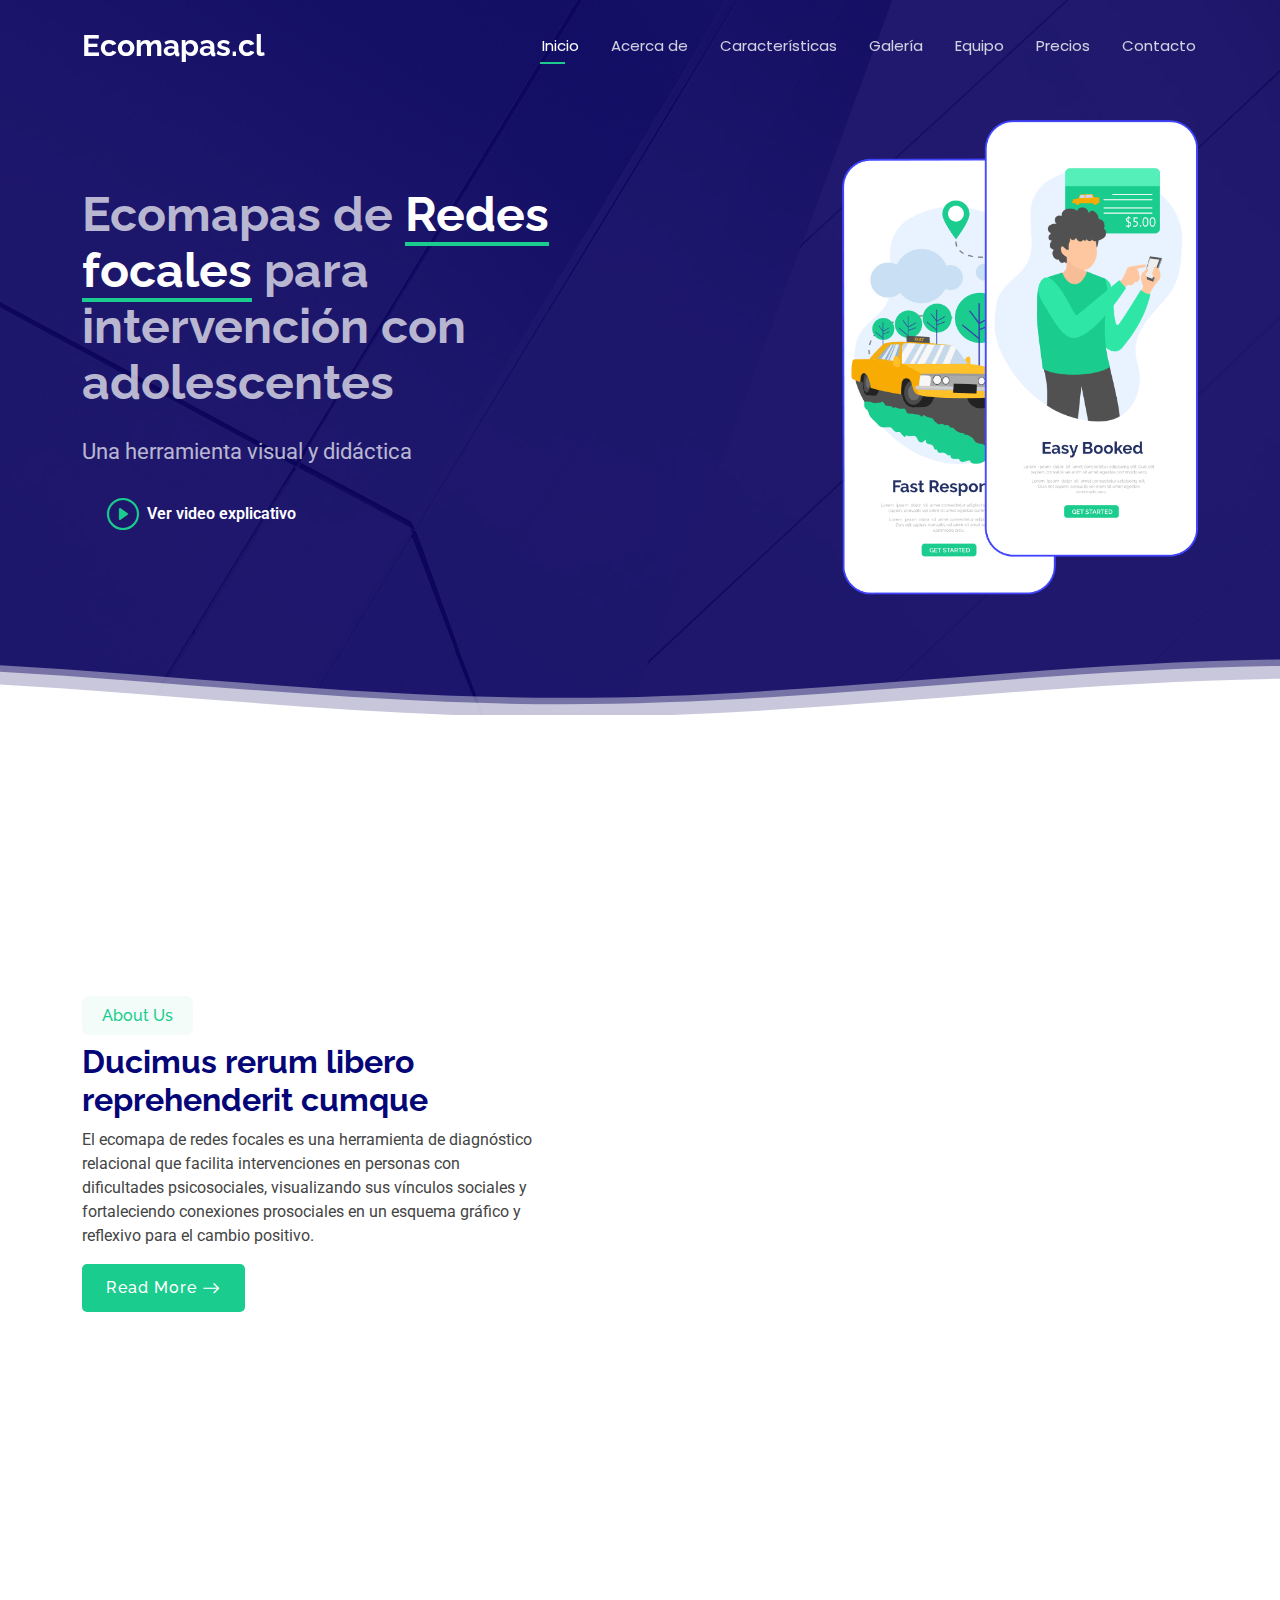
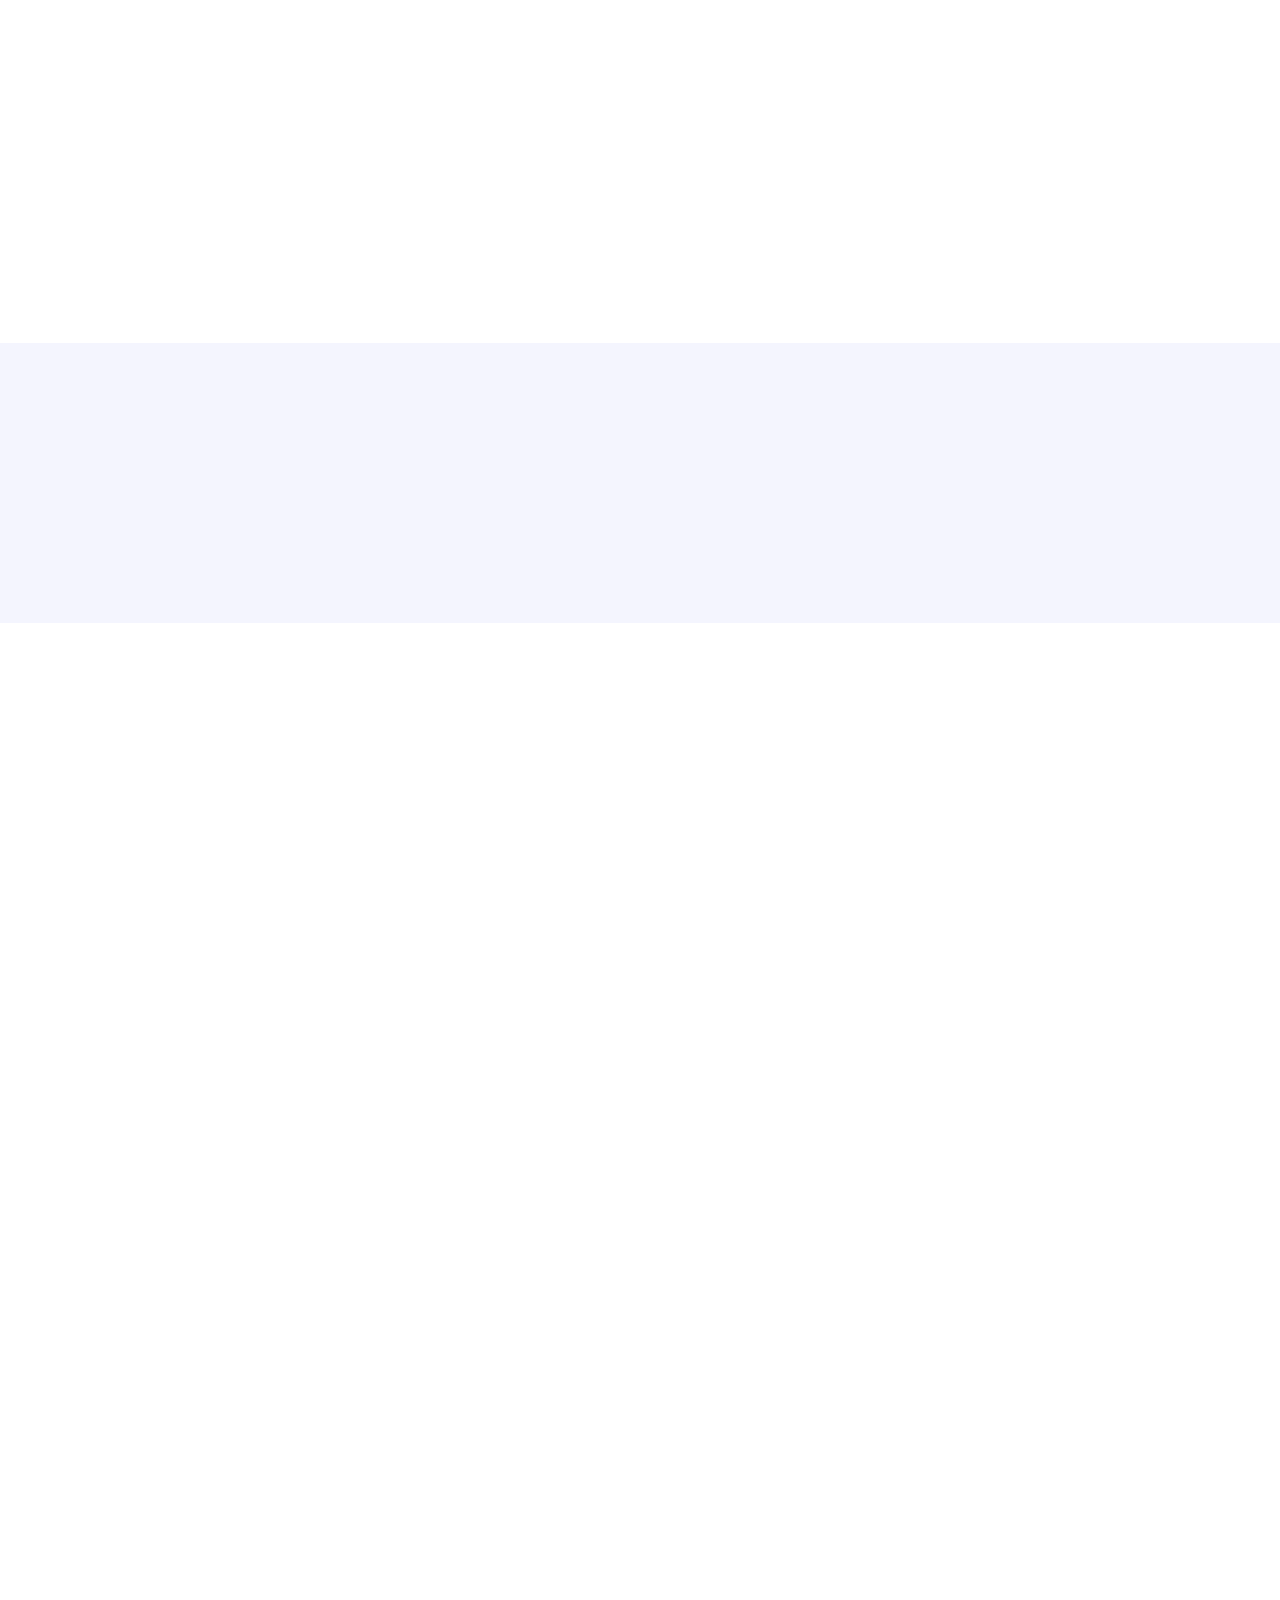
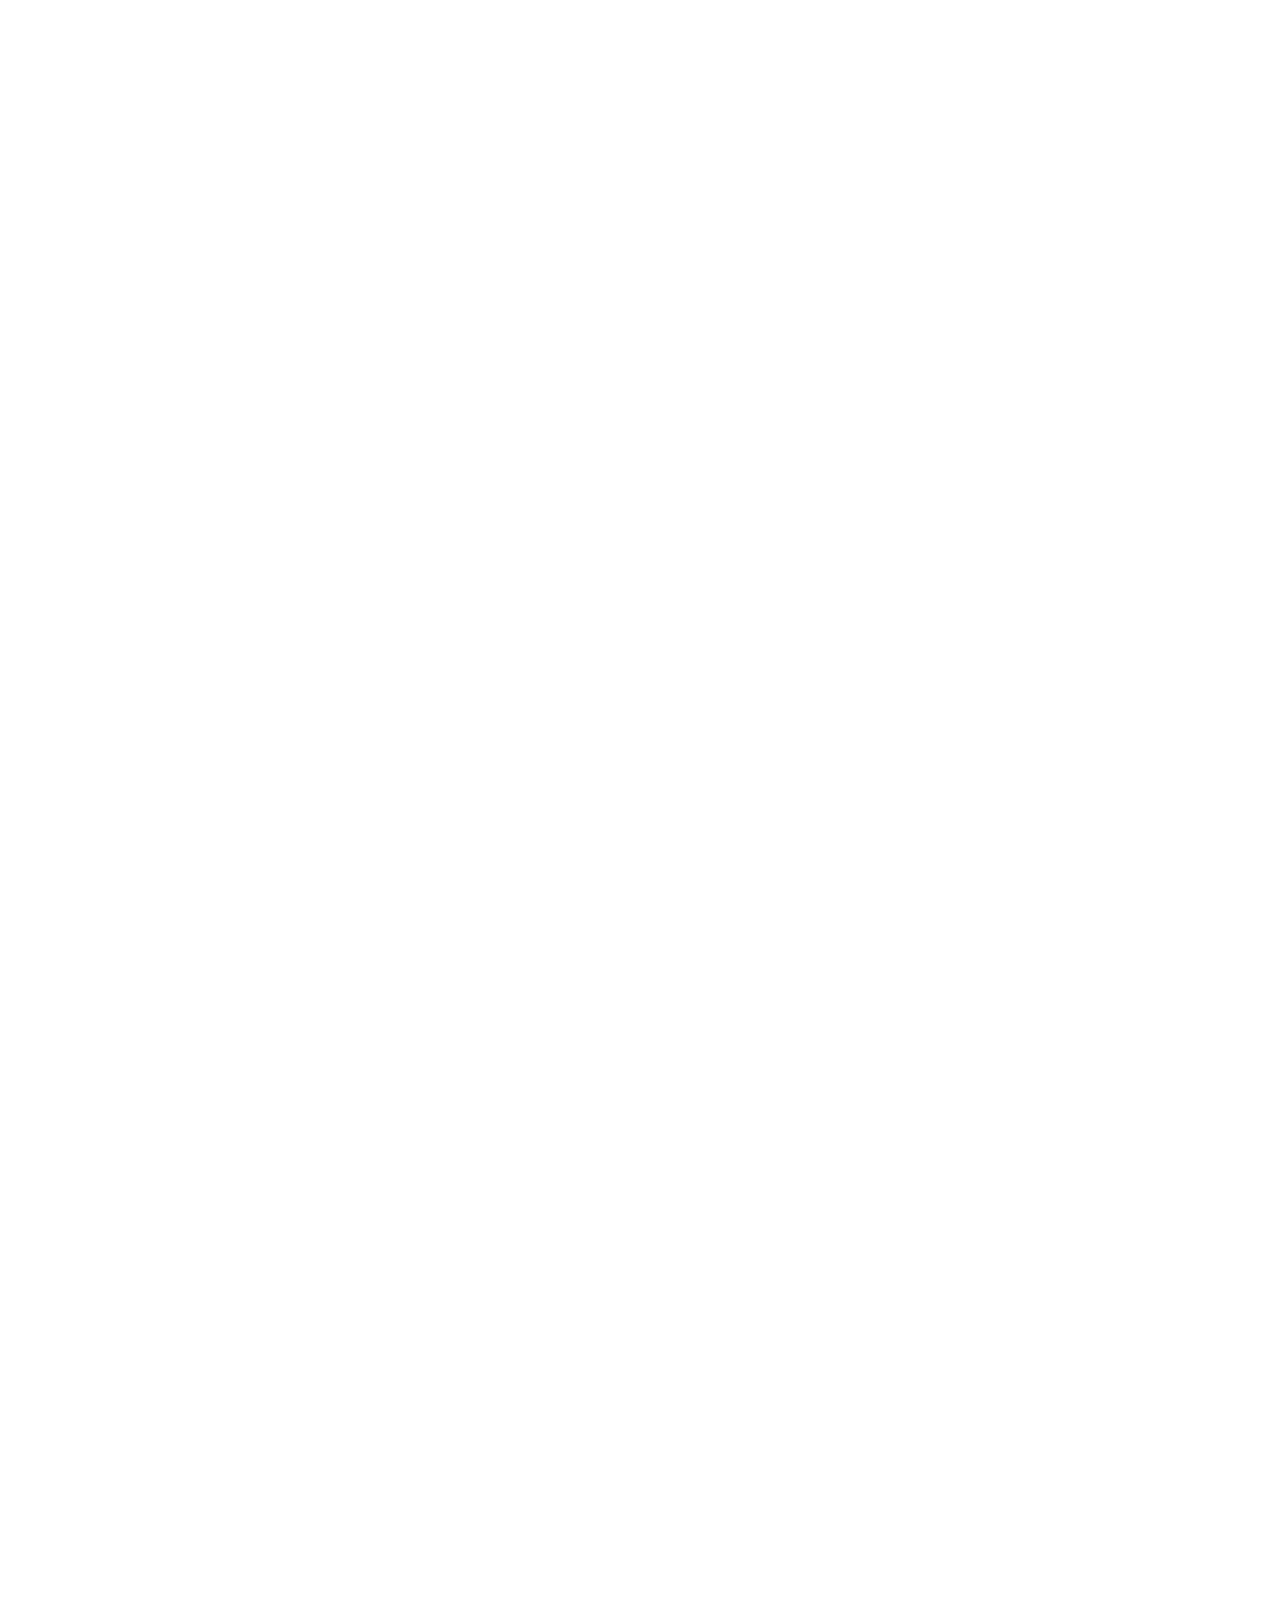
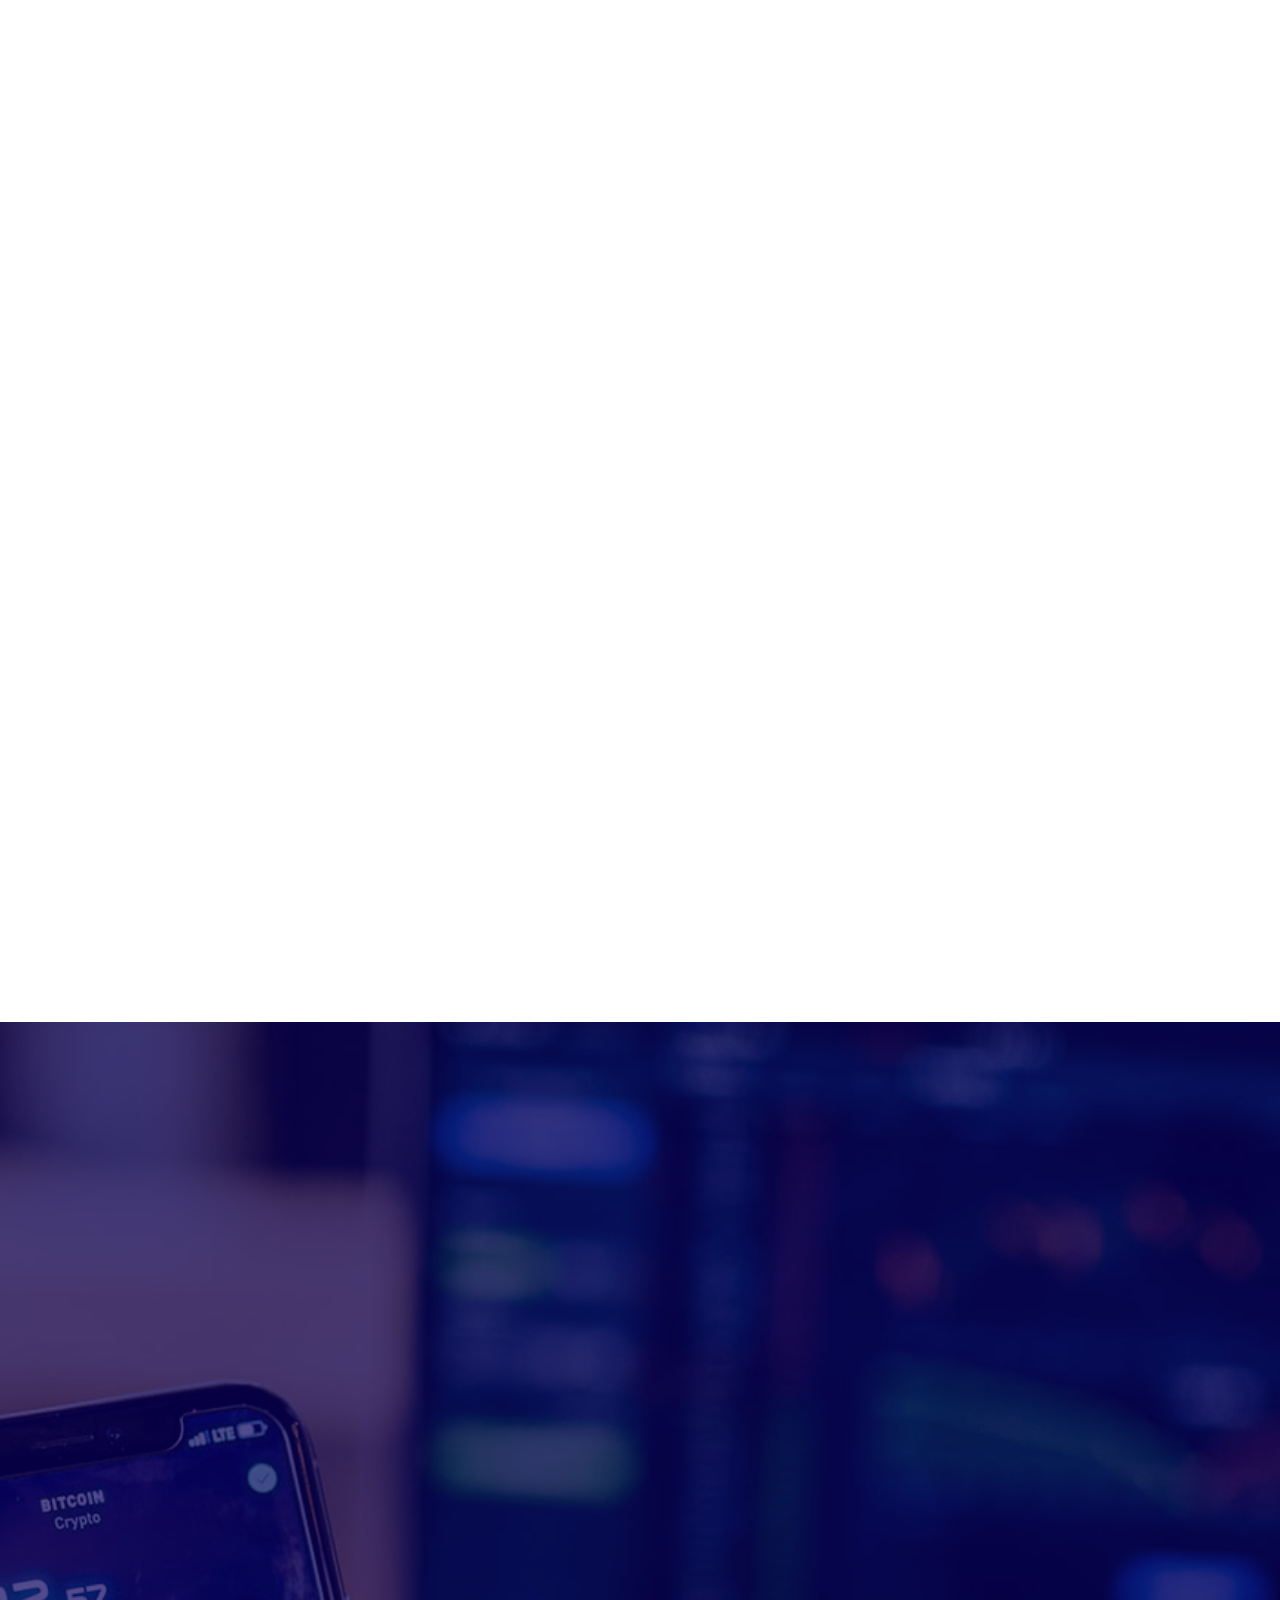
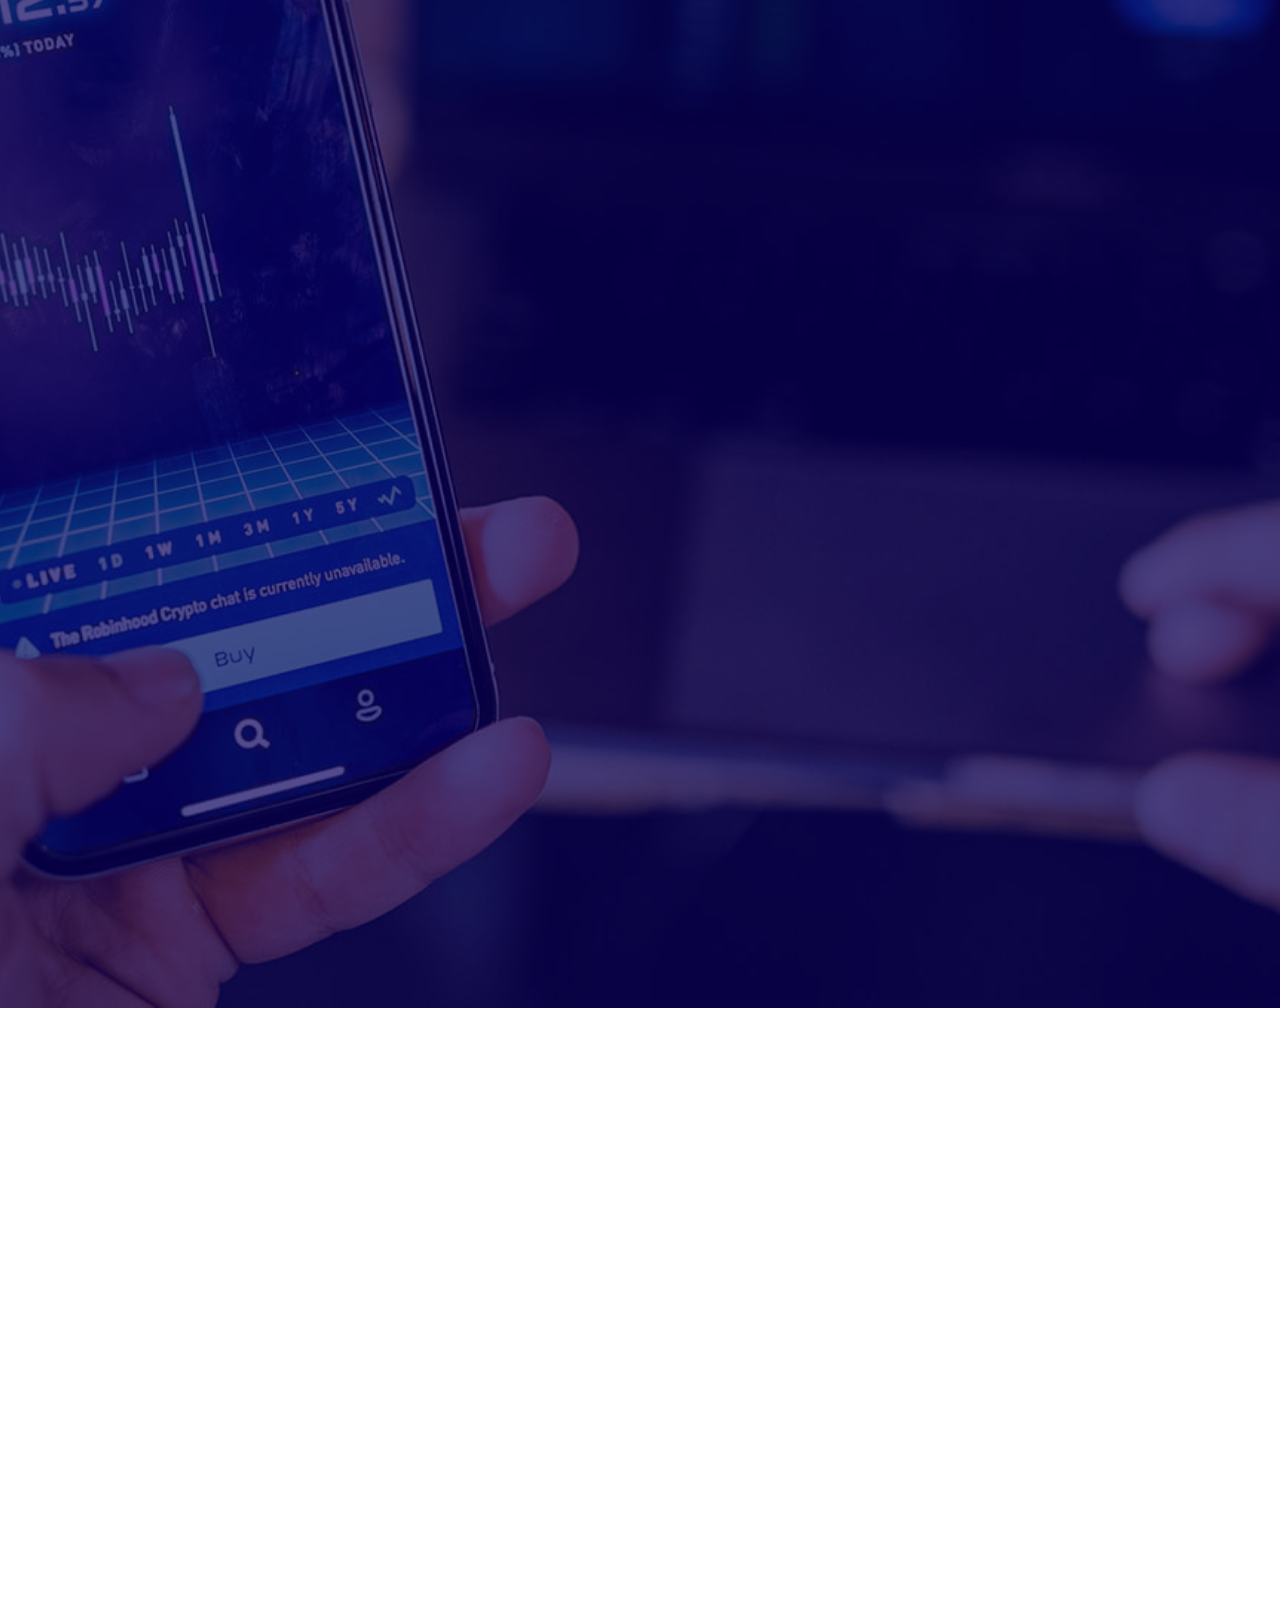
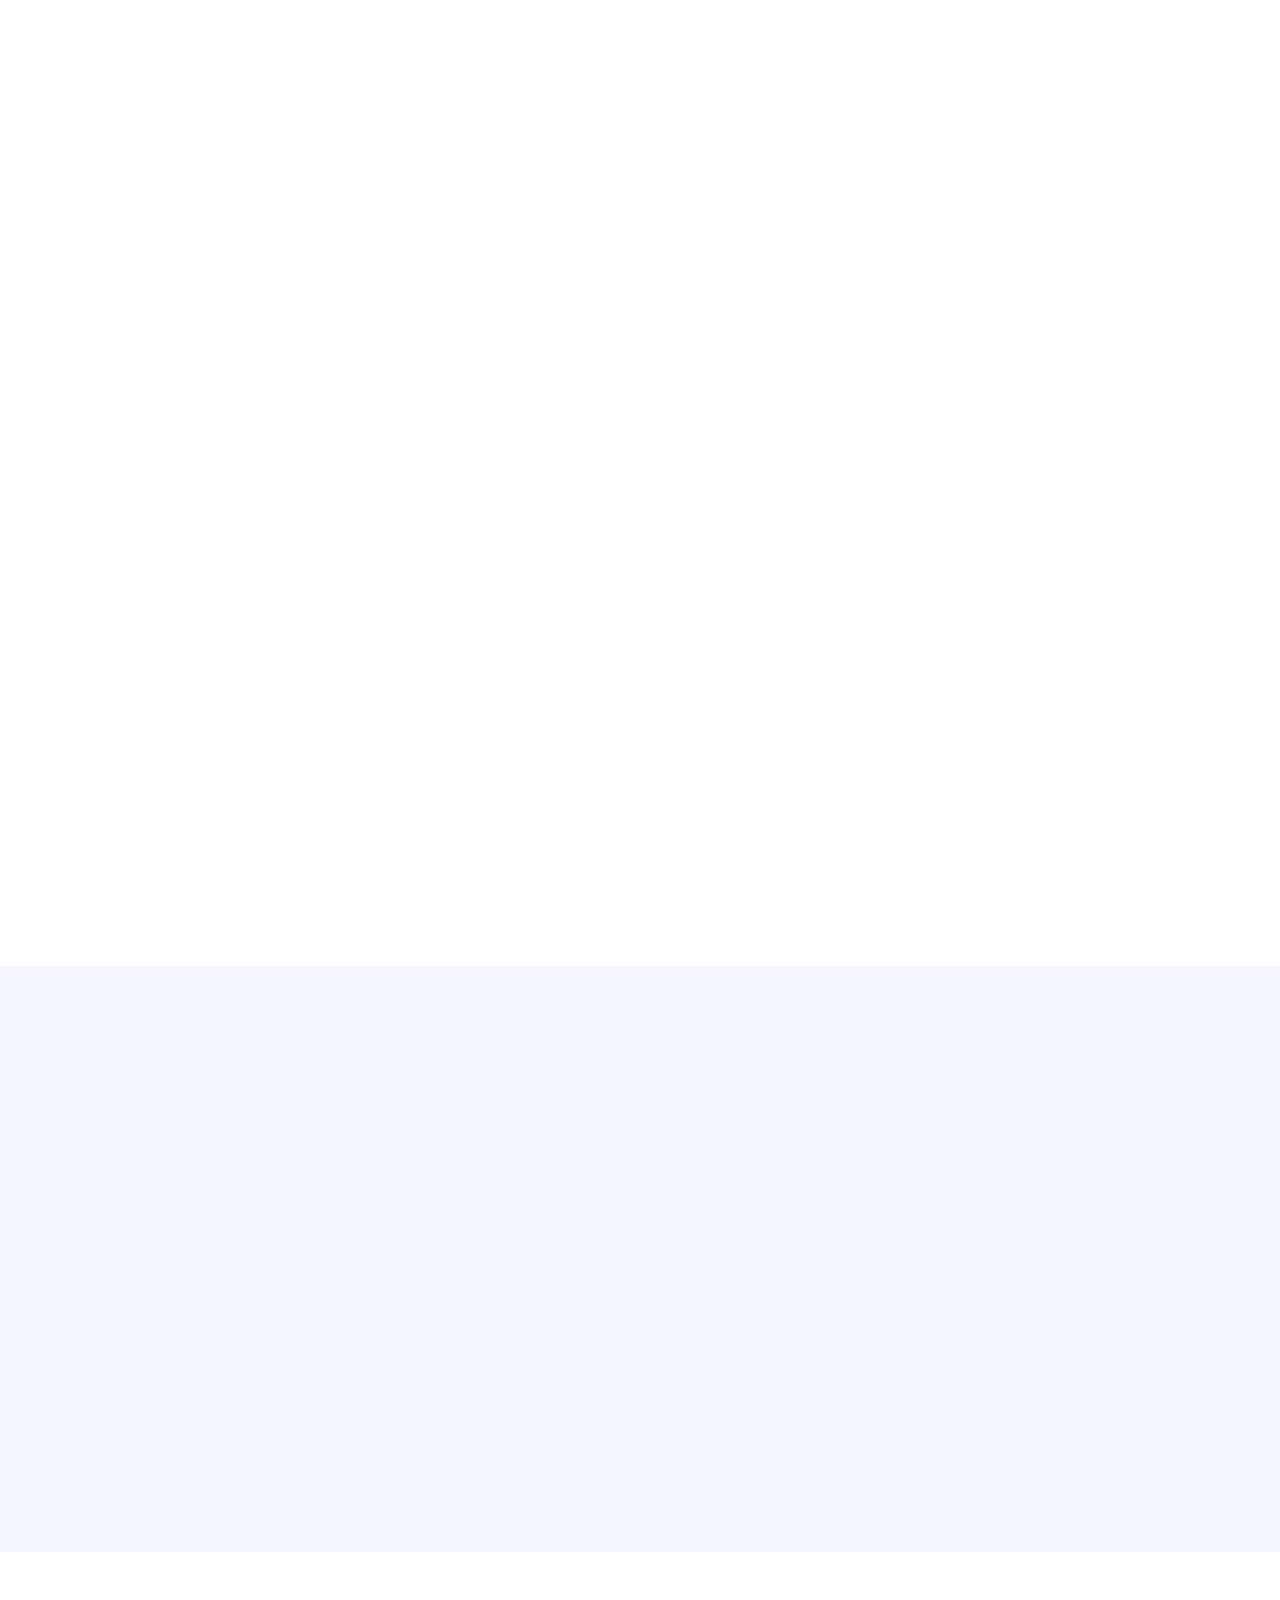
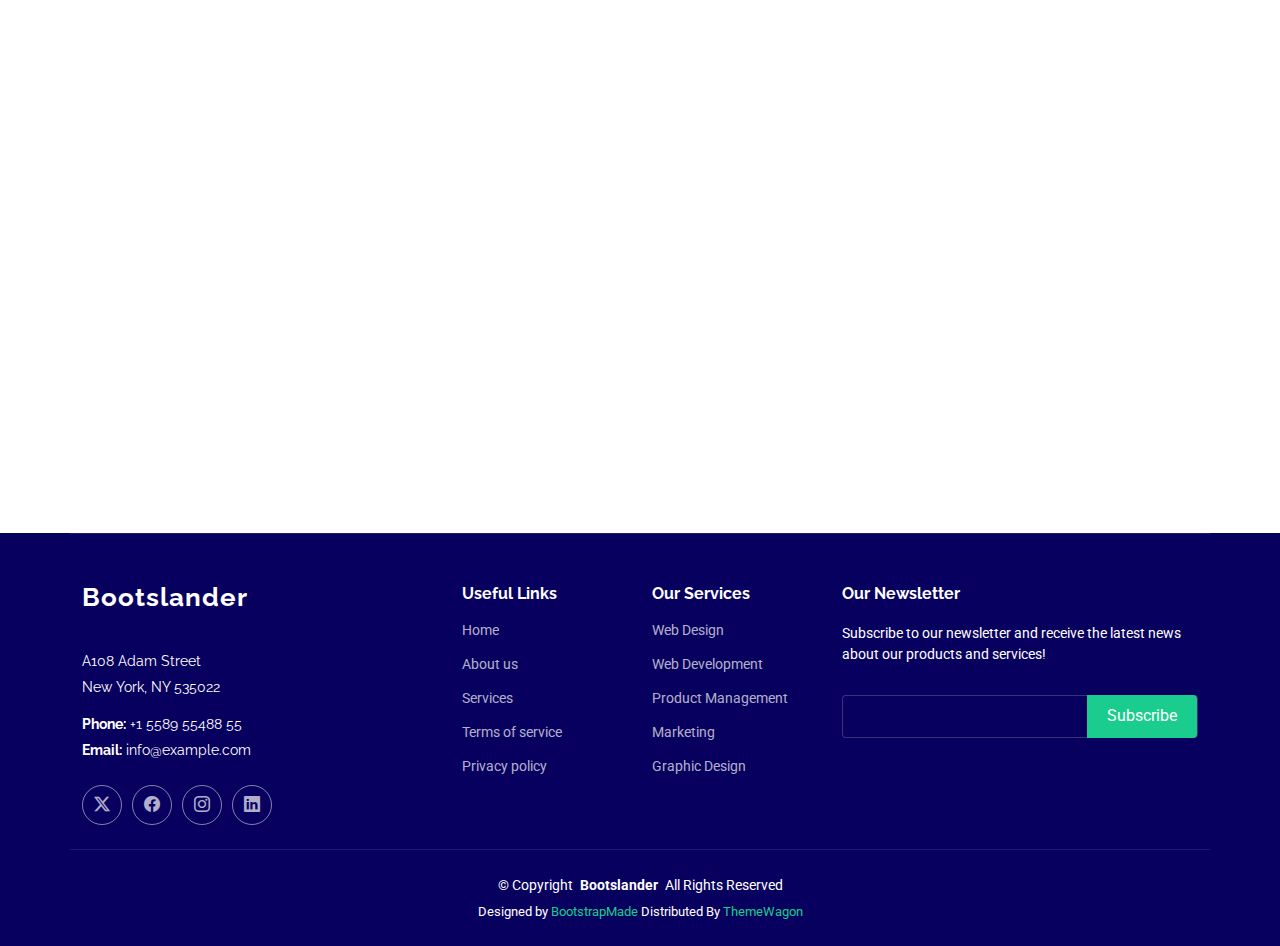
==== commit 8abc4268: "Update index.html" ====
--- a/index.html
+++ b/index.html
@@ -113,7 +113,7 @@
           <div class="col-xl-5 content">
             <h3>About Us</h3>
             <h2>Ducimus rerum libero reprehenderit cumque</h2>
-            <p>Ipsa sint sit. Quis ducimus tempore dolores impedit et dolor cumque alias maxime. Enim reiciendis minus et rerum hic non. Dicta quas cum quia maiores iure. Quidem nulla qui assumenda incidunt voluptatem tempora deleniti soluta.</p>
+            <p>El ecomapa de redes focales es una herramienta de diagnóstico relacional que facilita intervenciones en personas con dificultades psicosociales, visualizando sus vínculos sociales y fortaleciendo conexiones prosociales en un esquema gráfico y reflexivo para el cambio positivo.</p>
             <a href="#" class="read-more"><span>Read More</span><i class="bi bi-arrow-right"></i></a>
           </div>
 
@@ -954,4 +954,4 @@
 
 </body>
 
-</html>+</html>
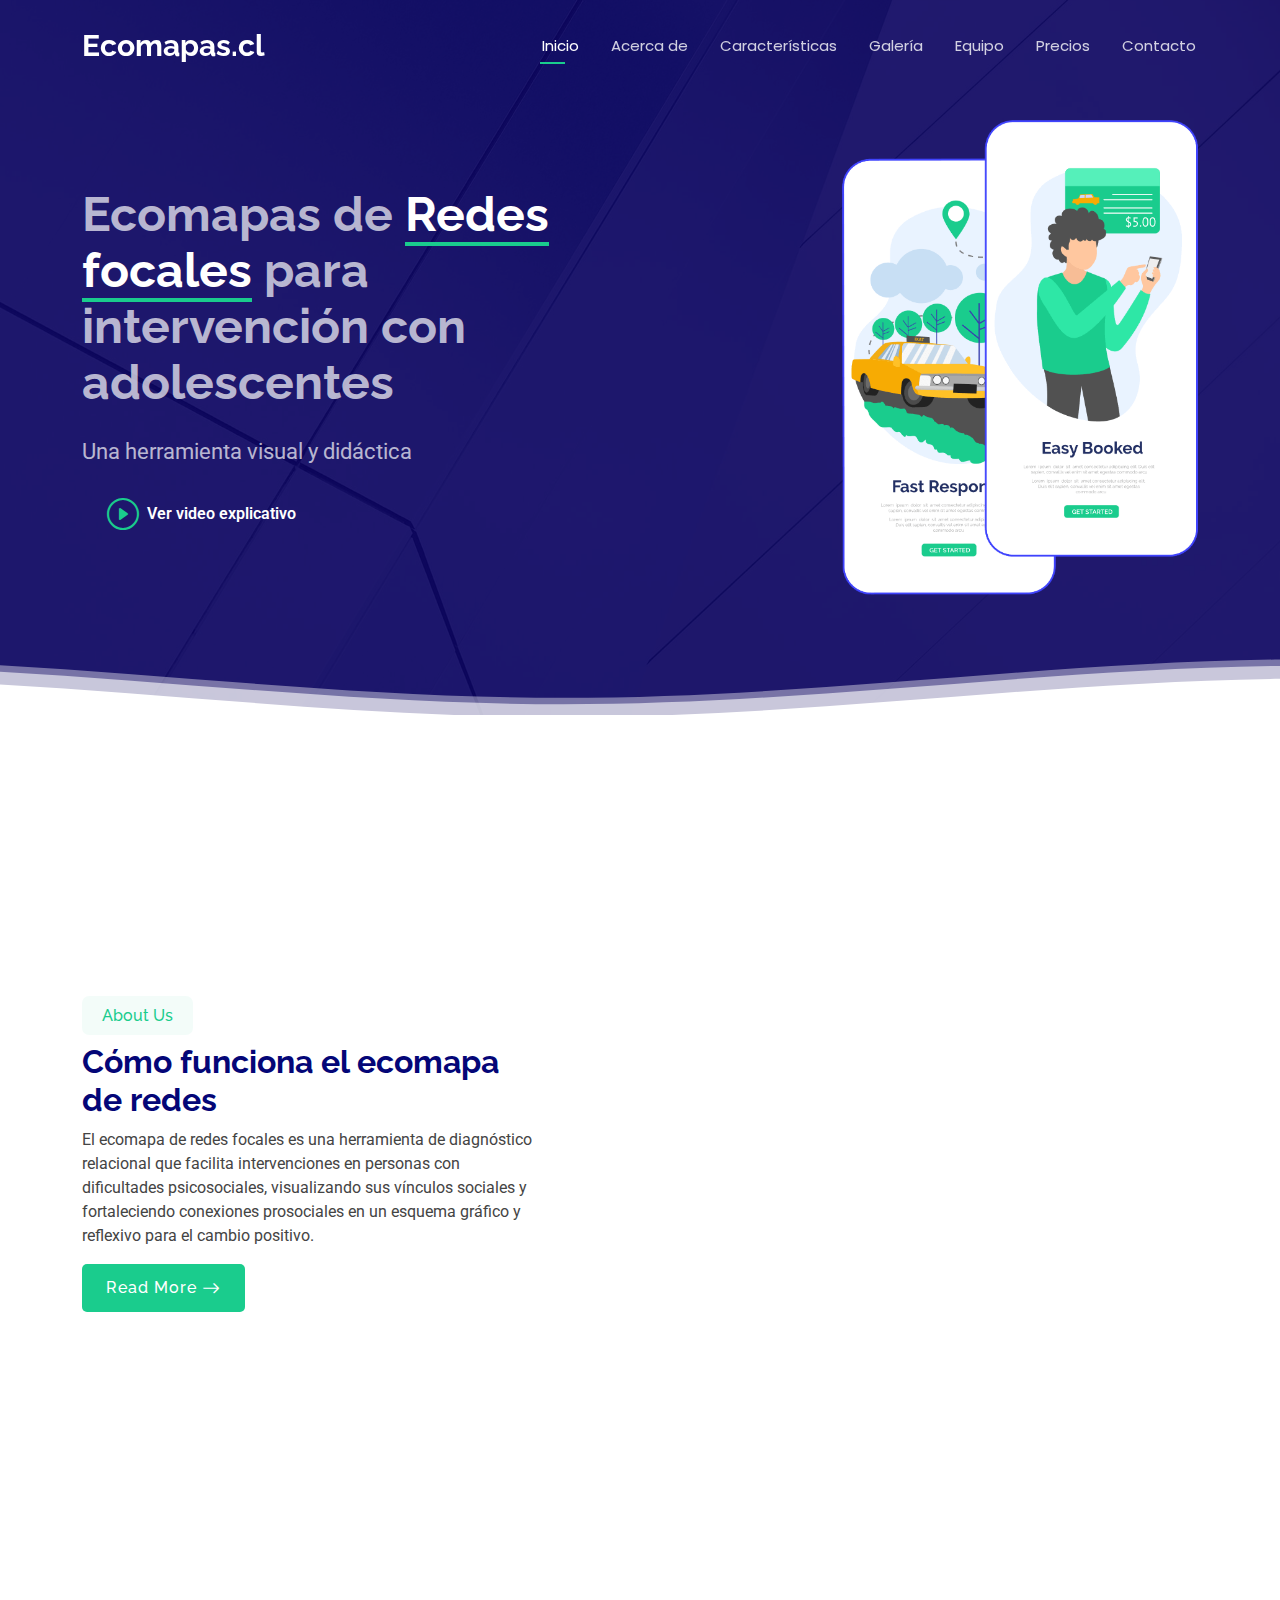
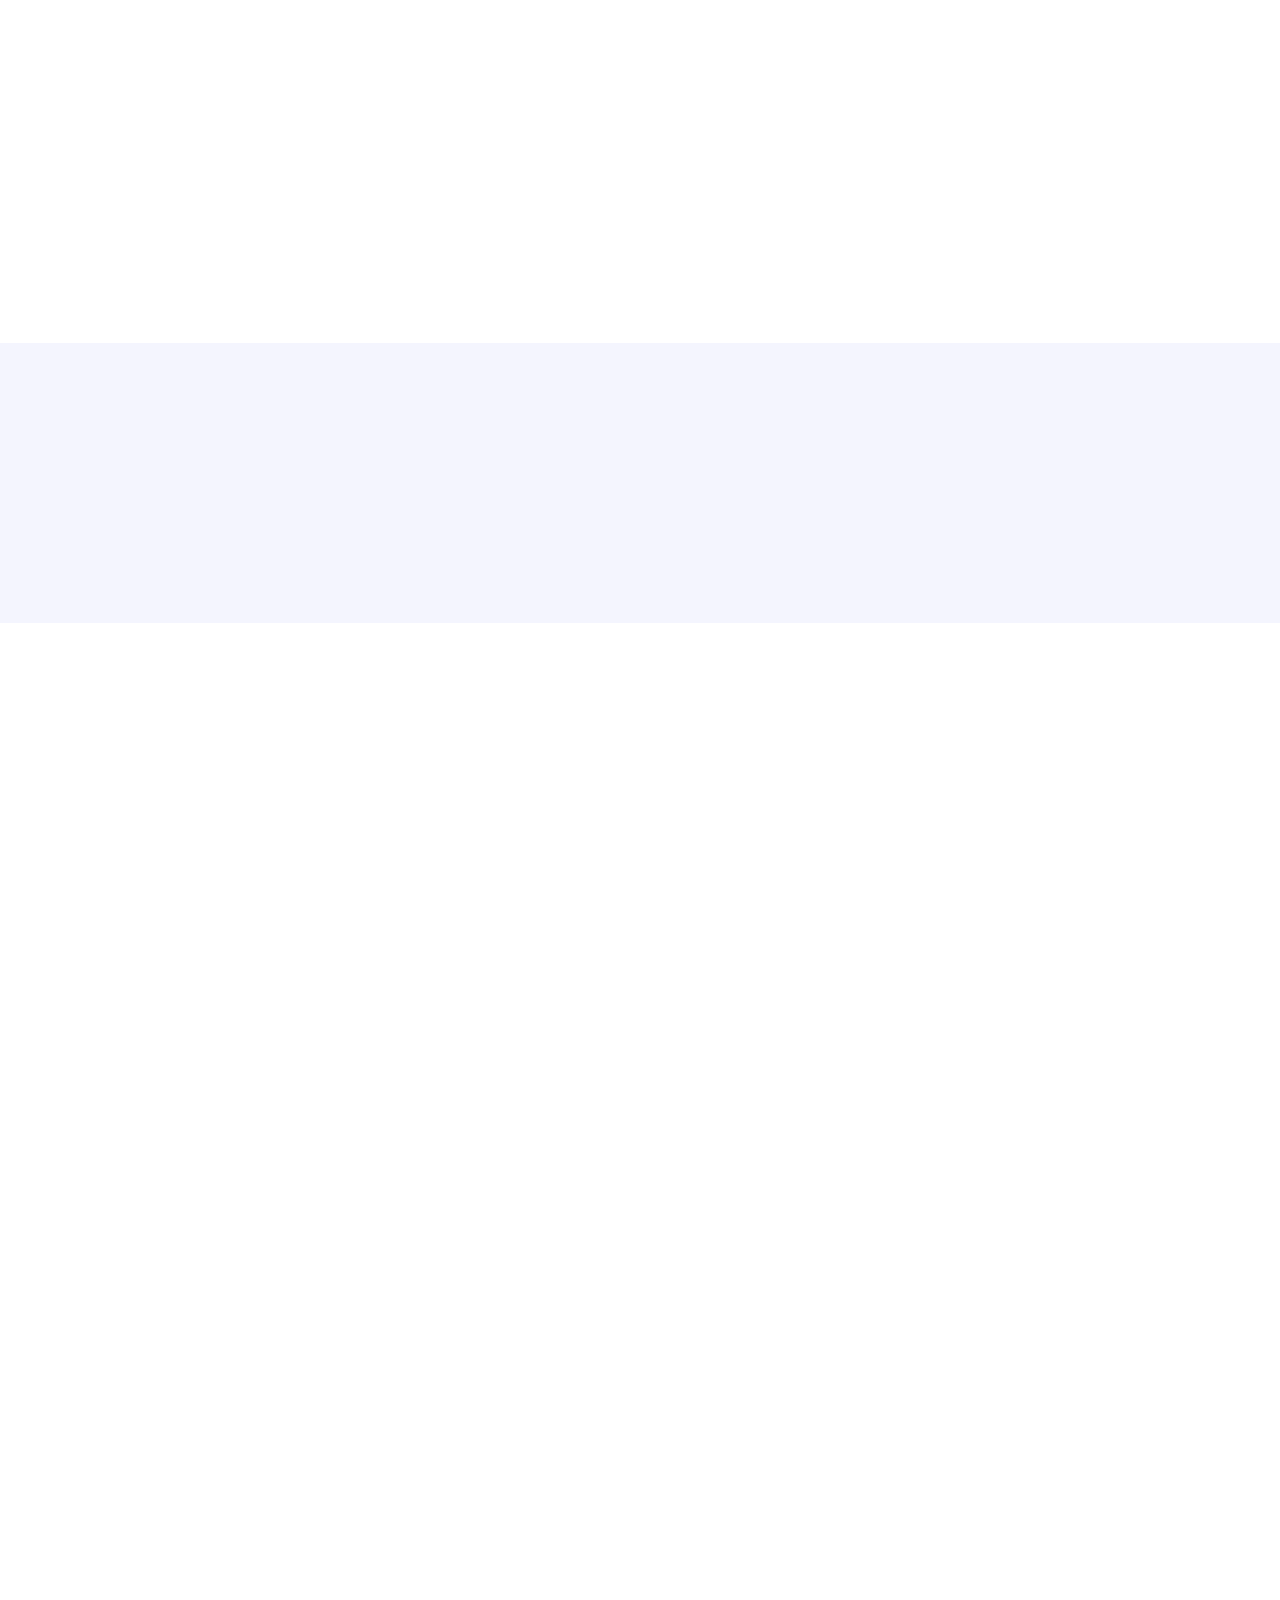
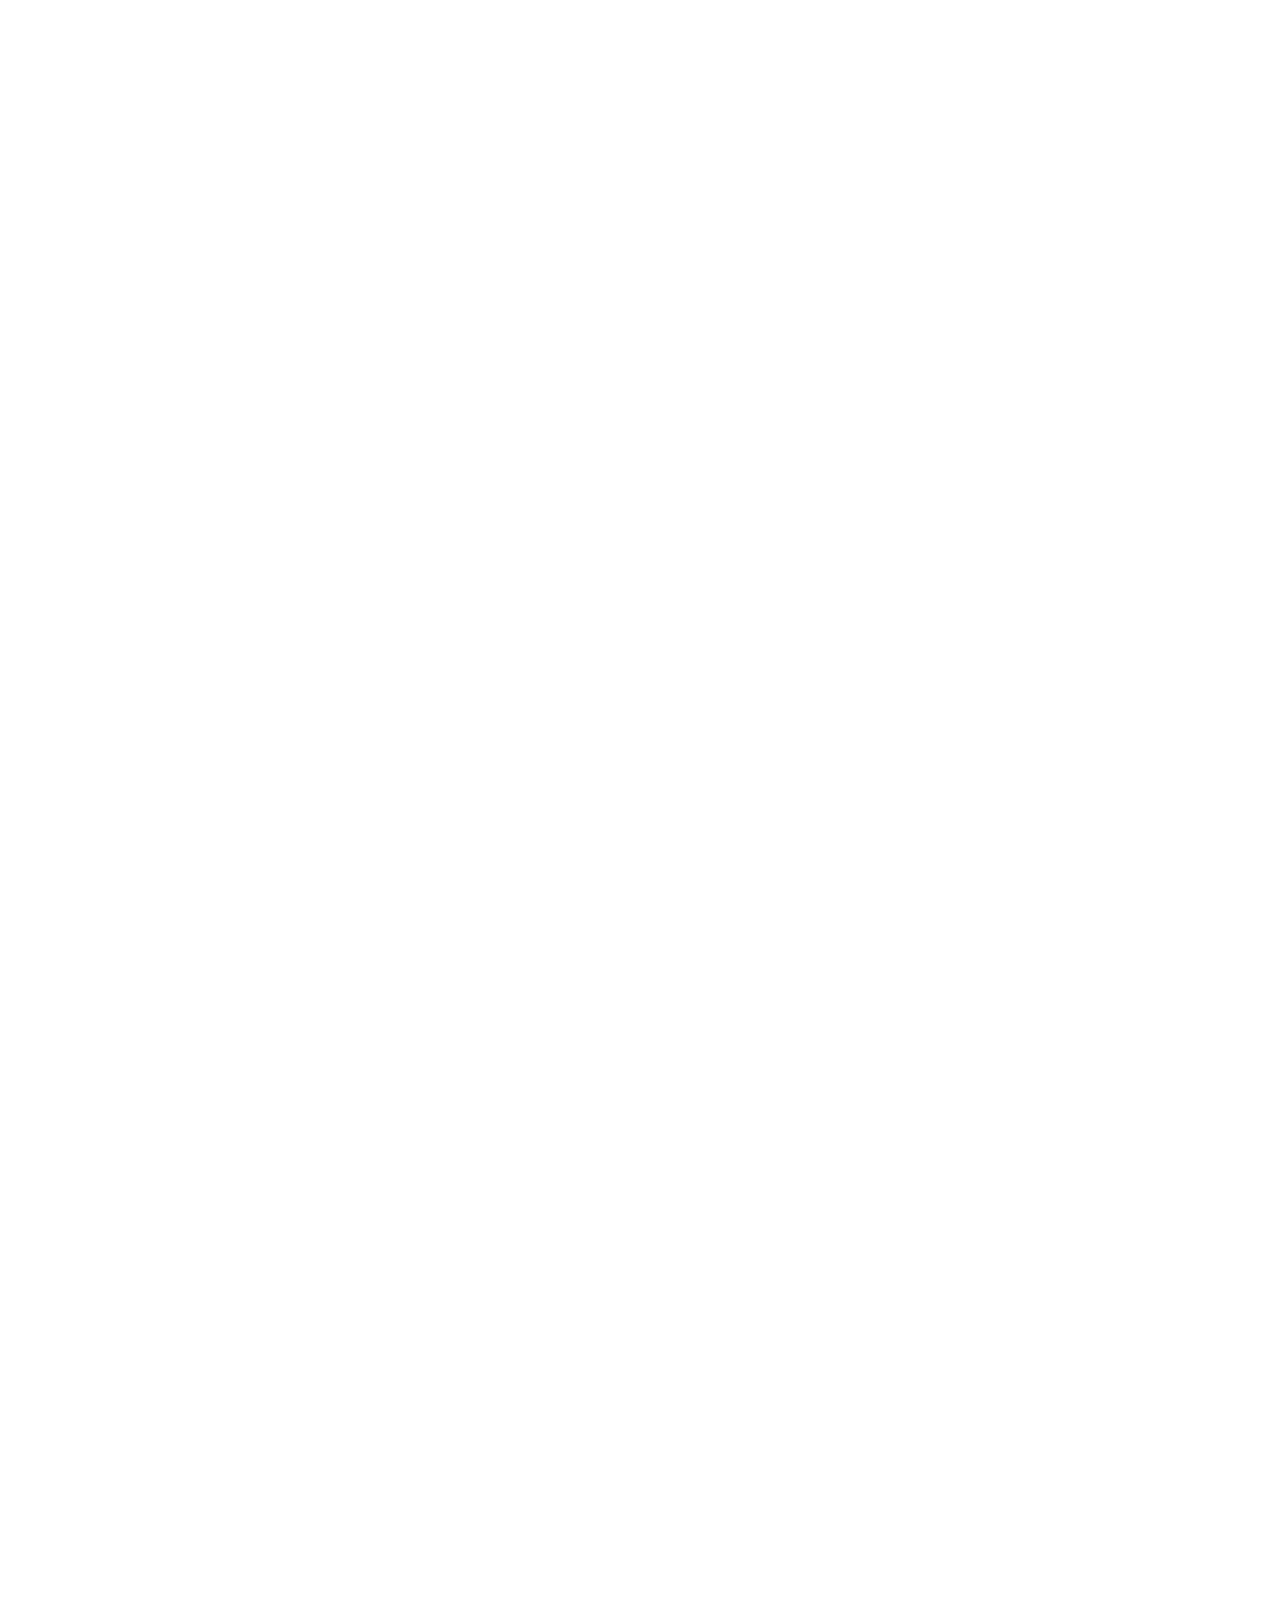
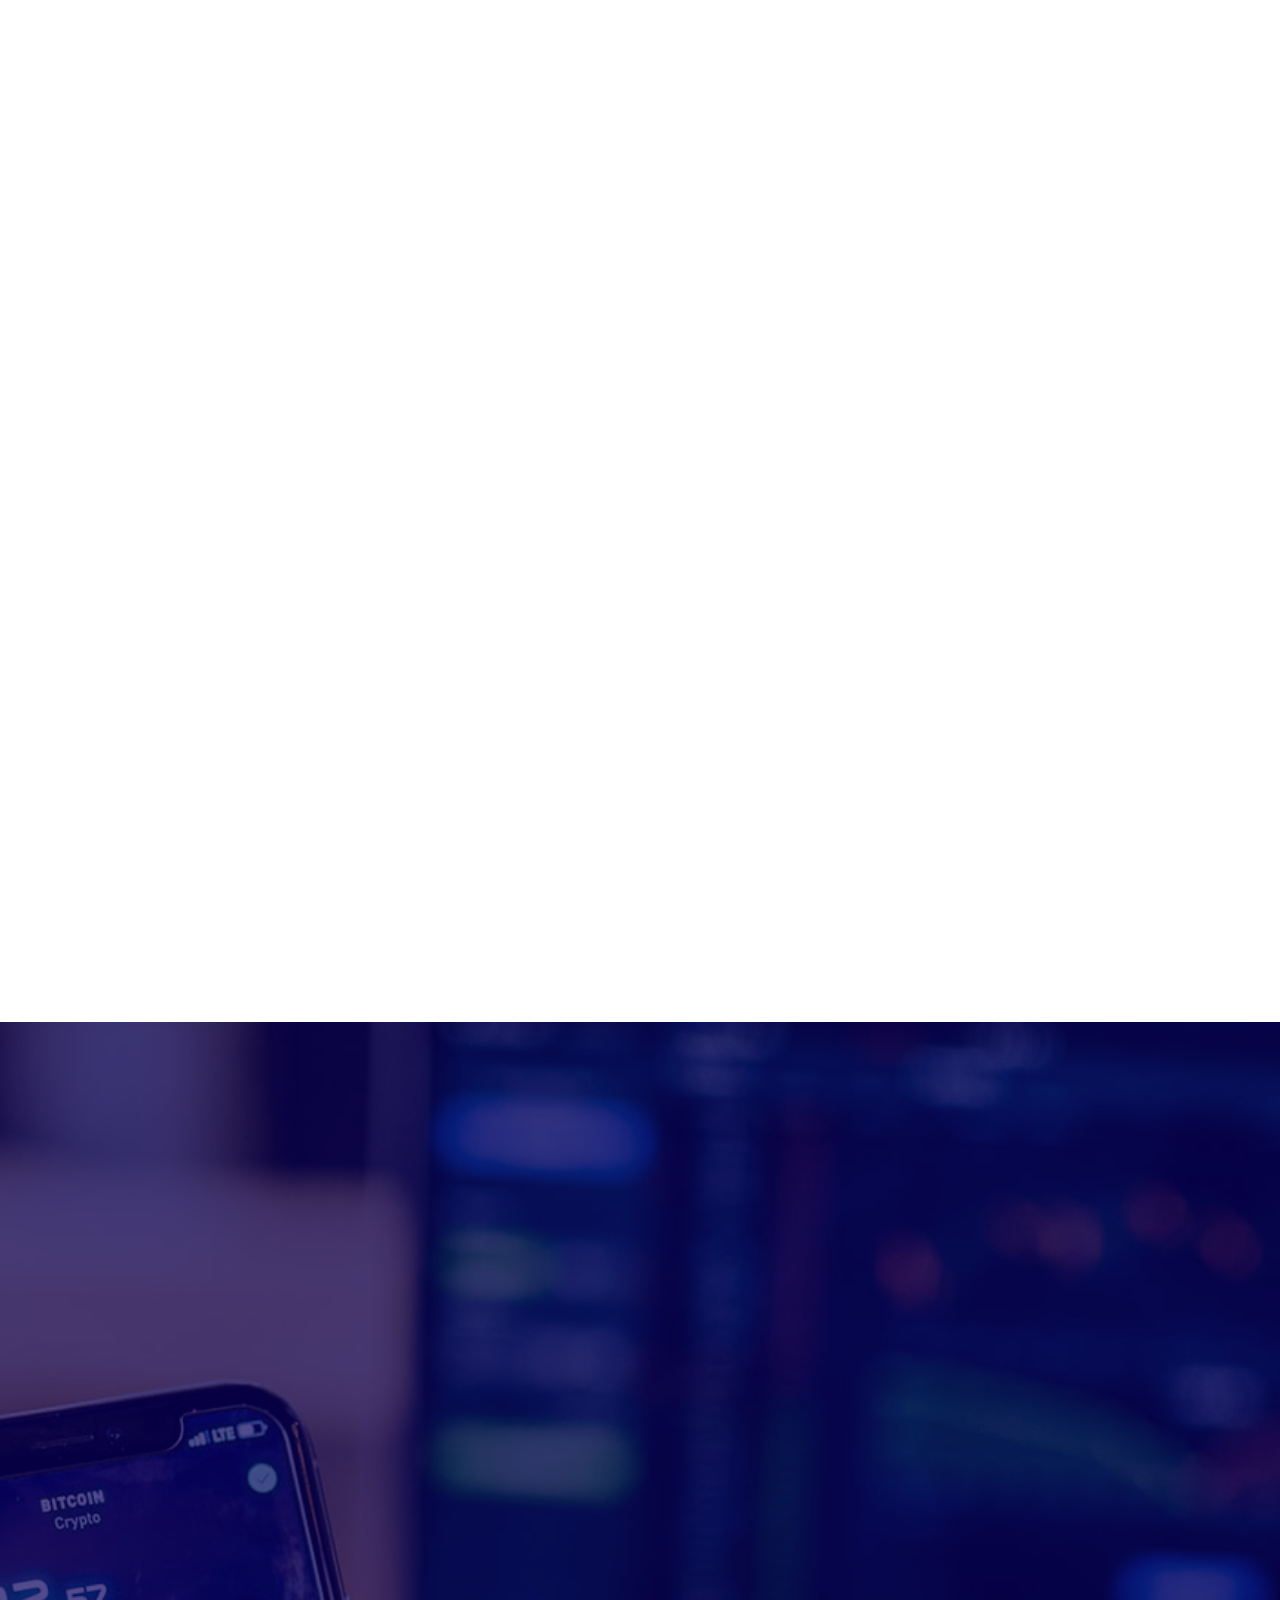
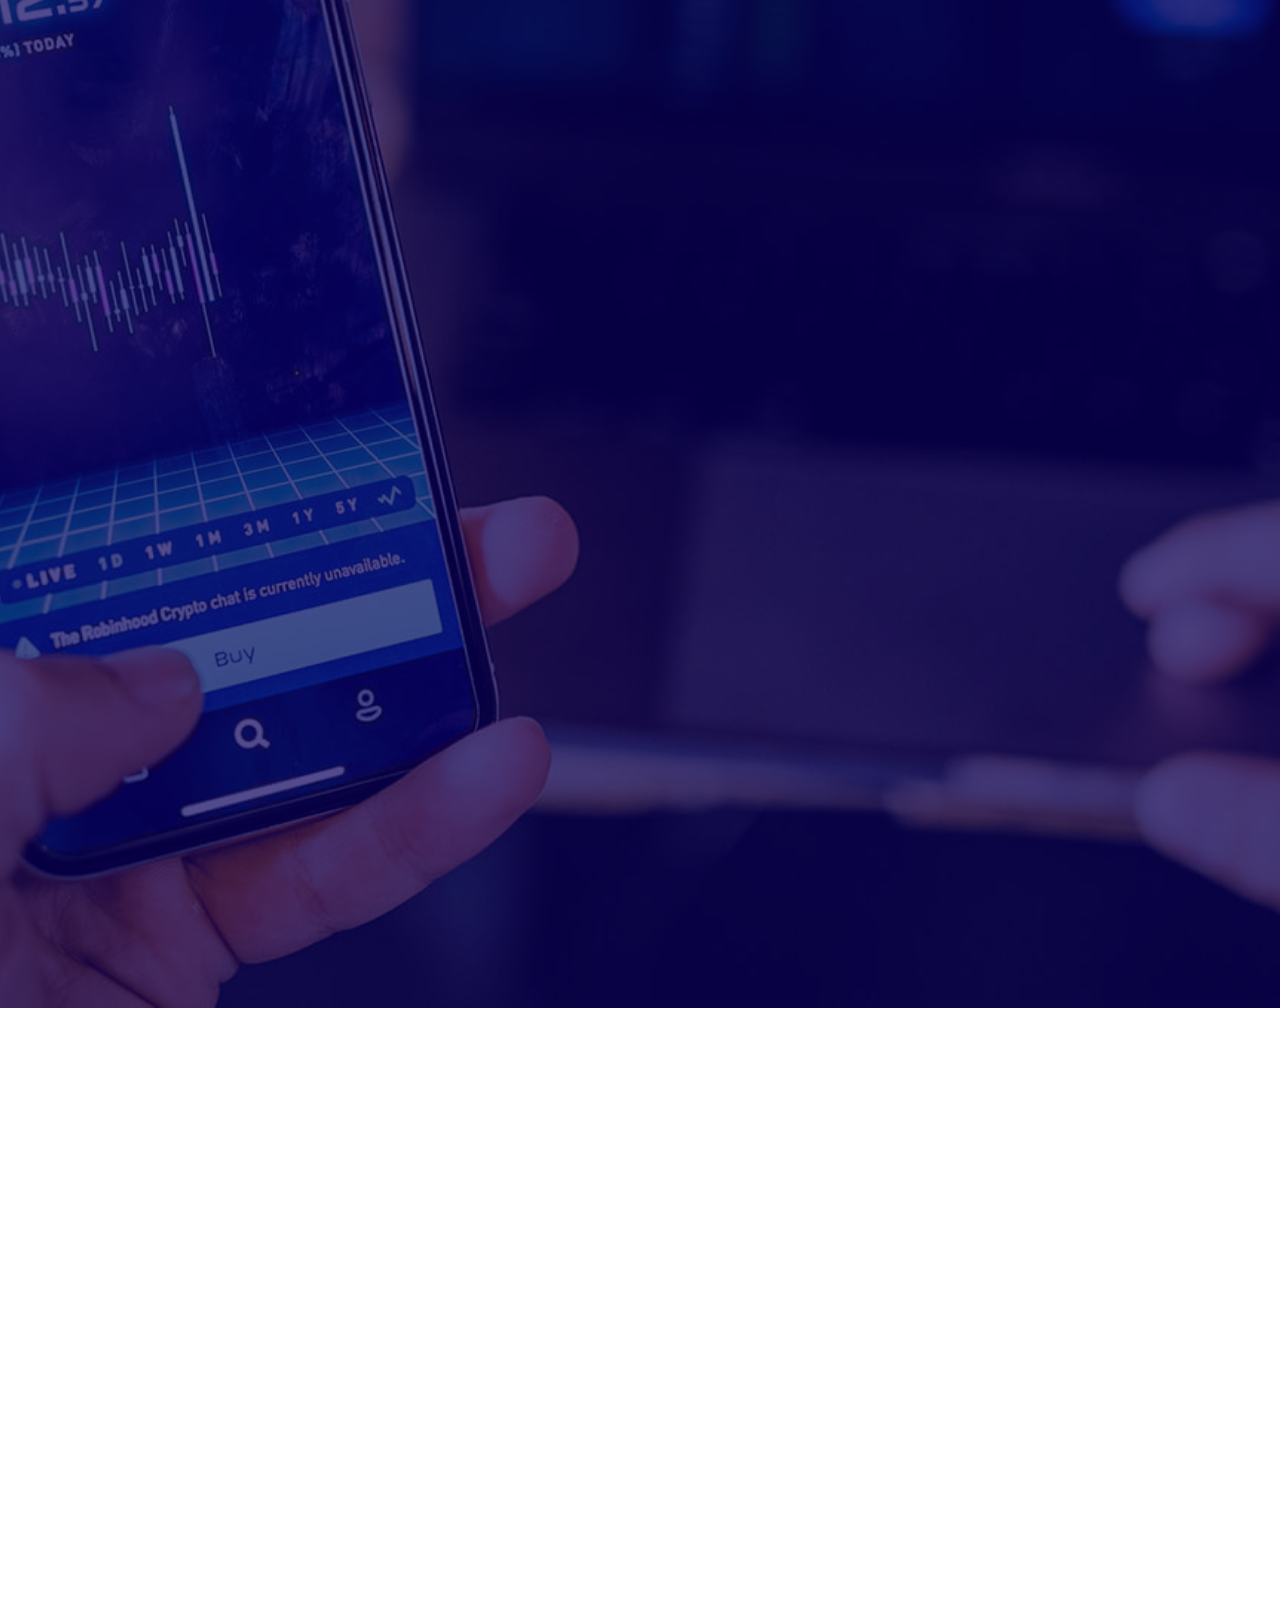
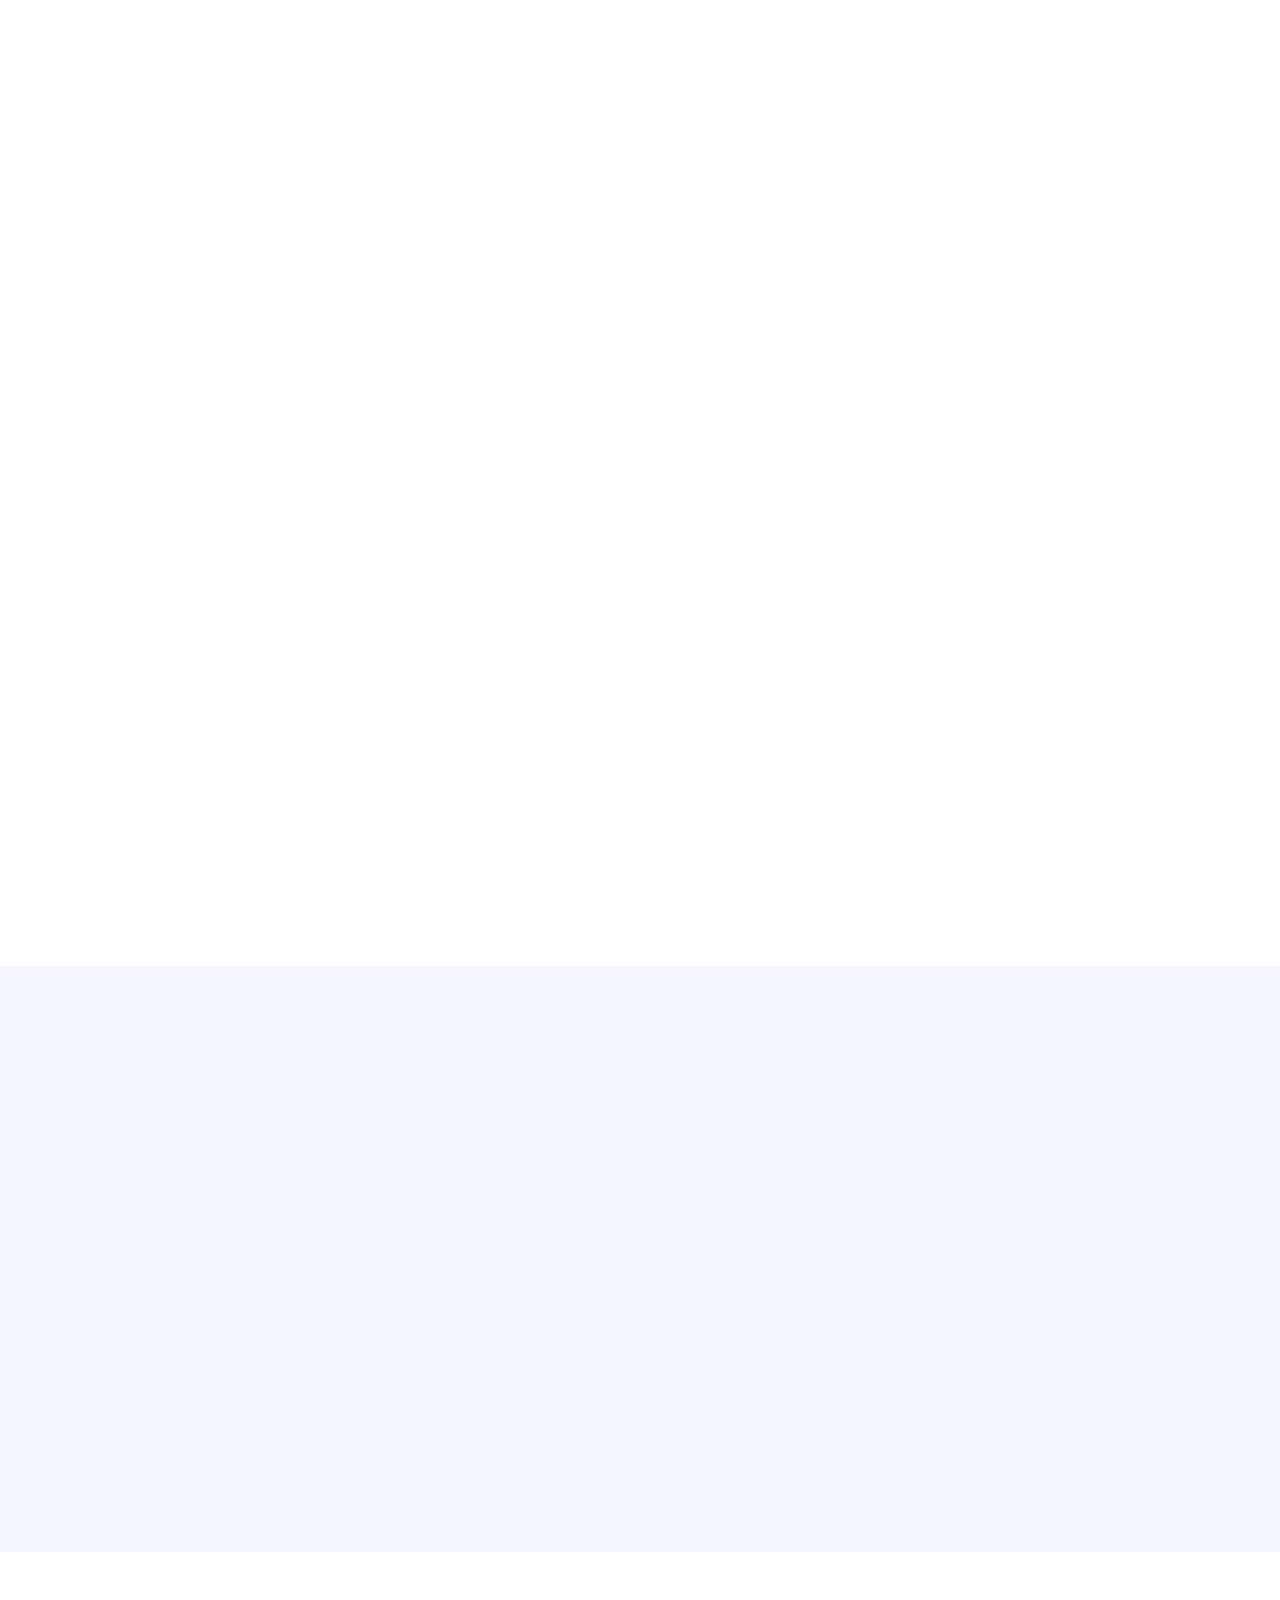
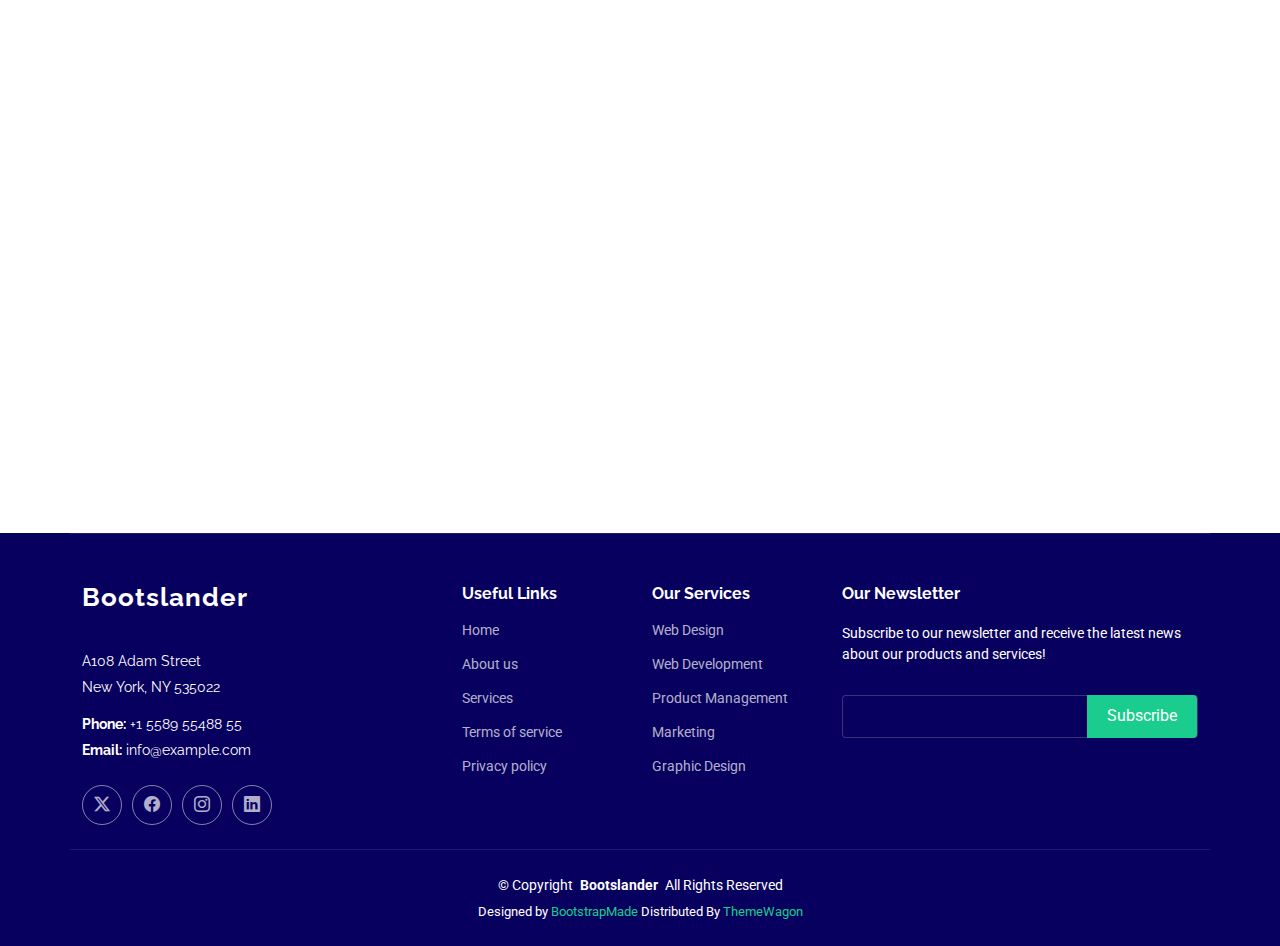
==== commit ac72cc3a: "Update index.html" ====
--- a/index.html
+++ b/index.html
@@ -112,7 +112,7 @@
 
           <div class="col-xl-5 content">
             <h3>About Us</h3>
-            <h2>Ducimus rerum libero reprehenderit cumque</h2>
+            <h2>Cómo funciona el ecomapa de redes</h2>
             <p>El ecomapa de redes focales es una herramienta de diagnóstico relacional que facilita intervenciones en personas con dificultades psicosociales, visualizando sus vínculos sociales y fortaleciendo conexiones prosociales en un esquema gráfico y reflexivo para el cambio positivo.</p>
             <a href="#" class="read-more"><span>Read More</span><i class="bi bi-arrow-right"></i></a>
           </div>
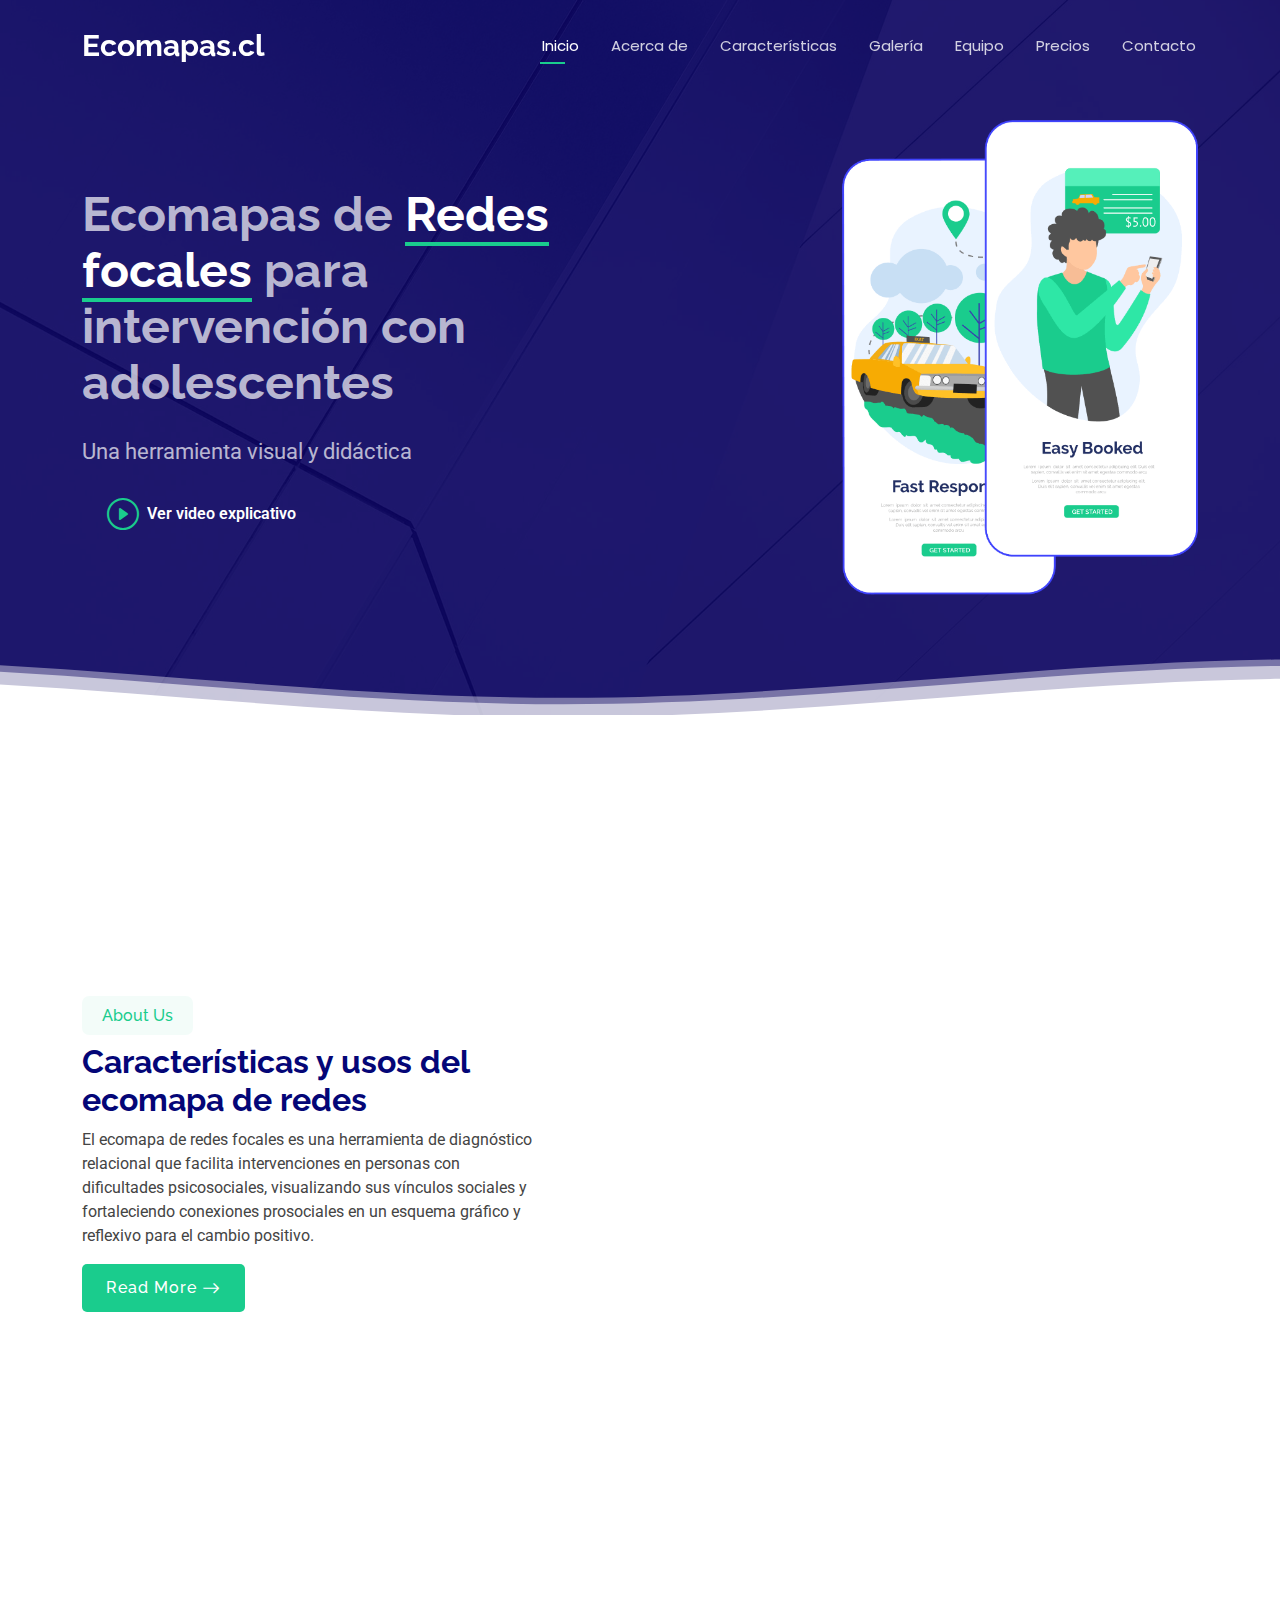
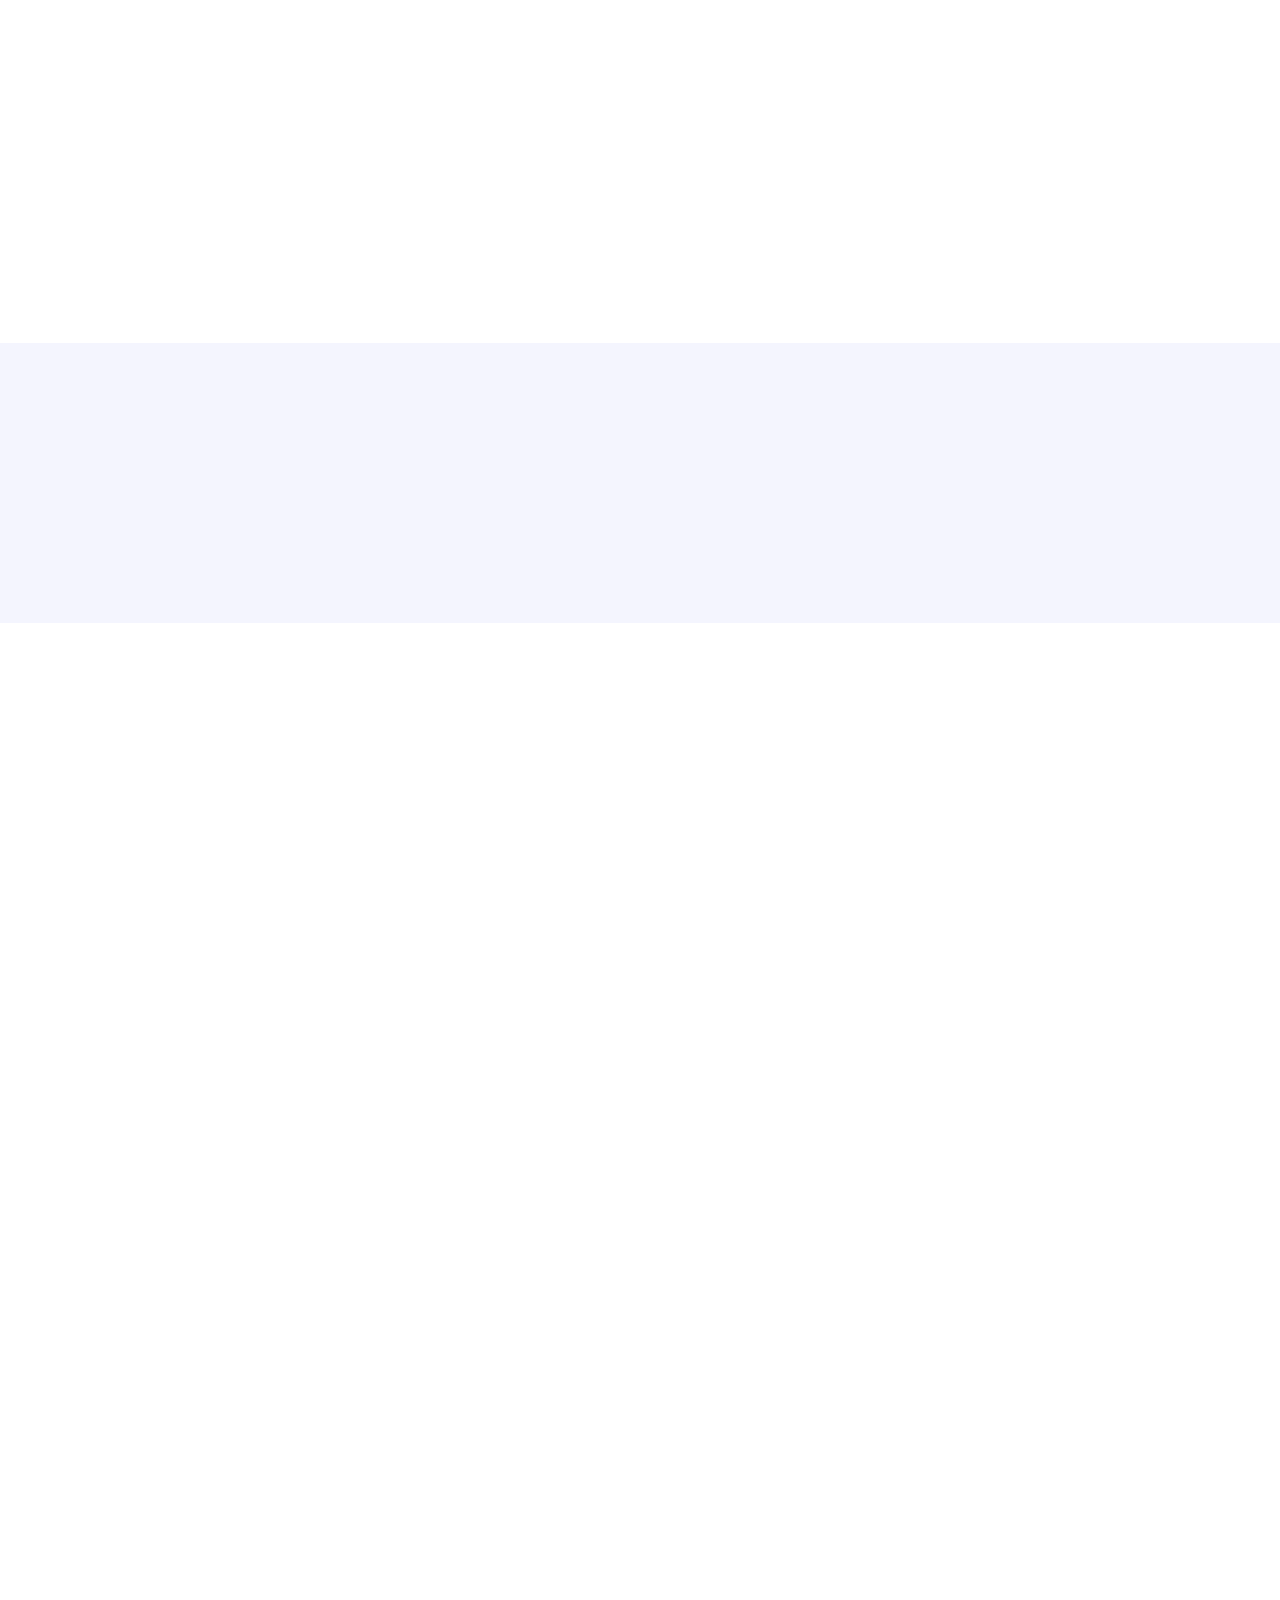
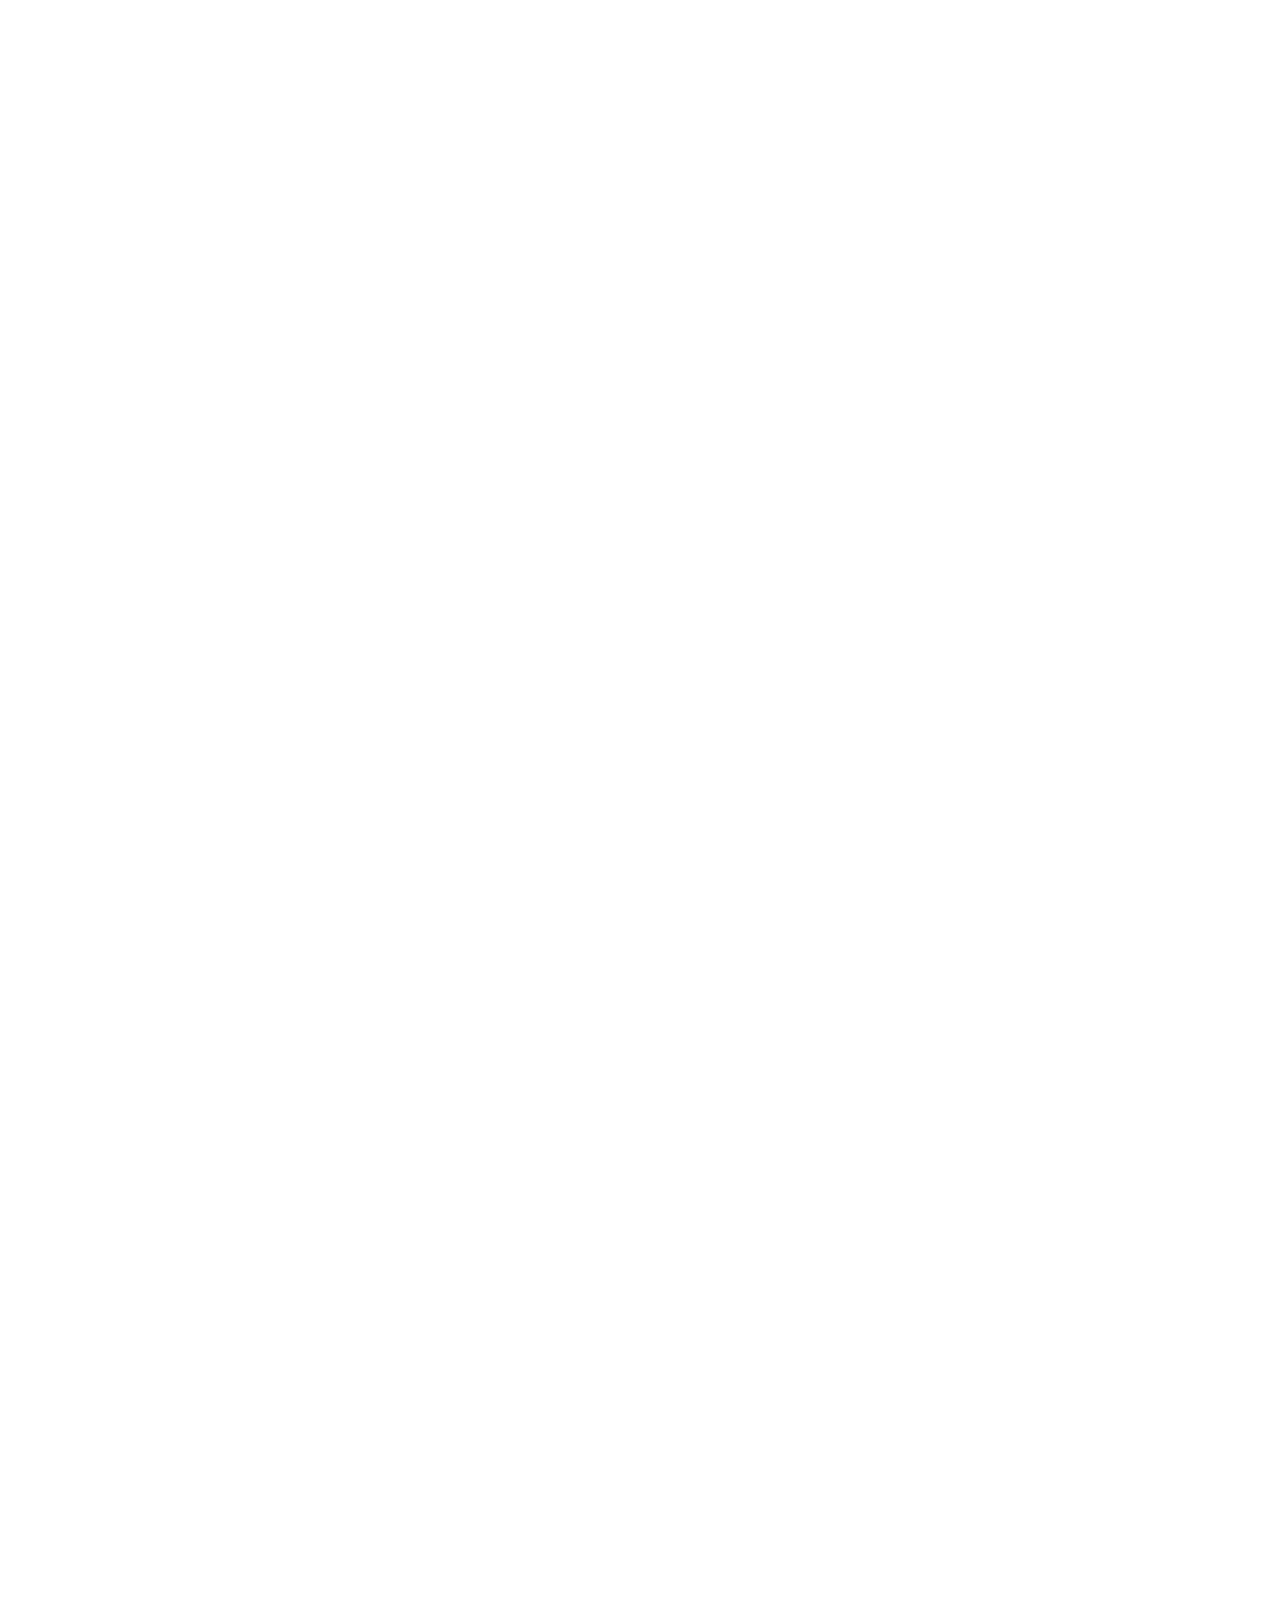
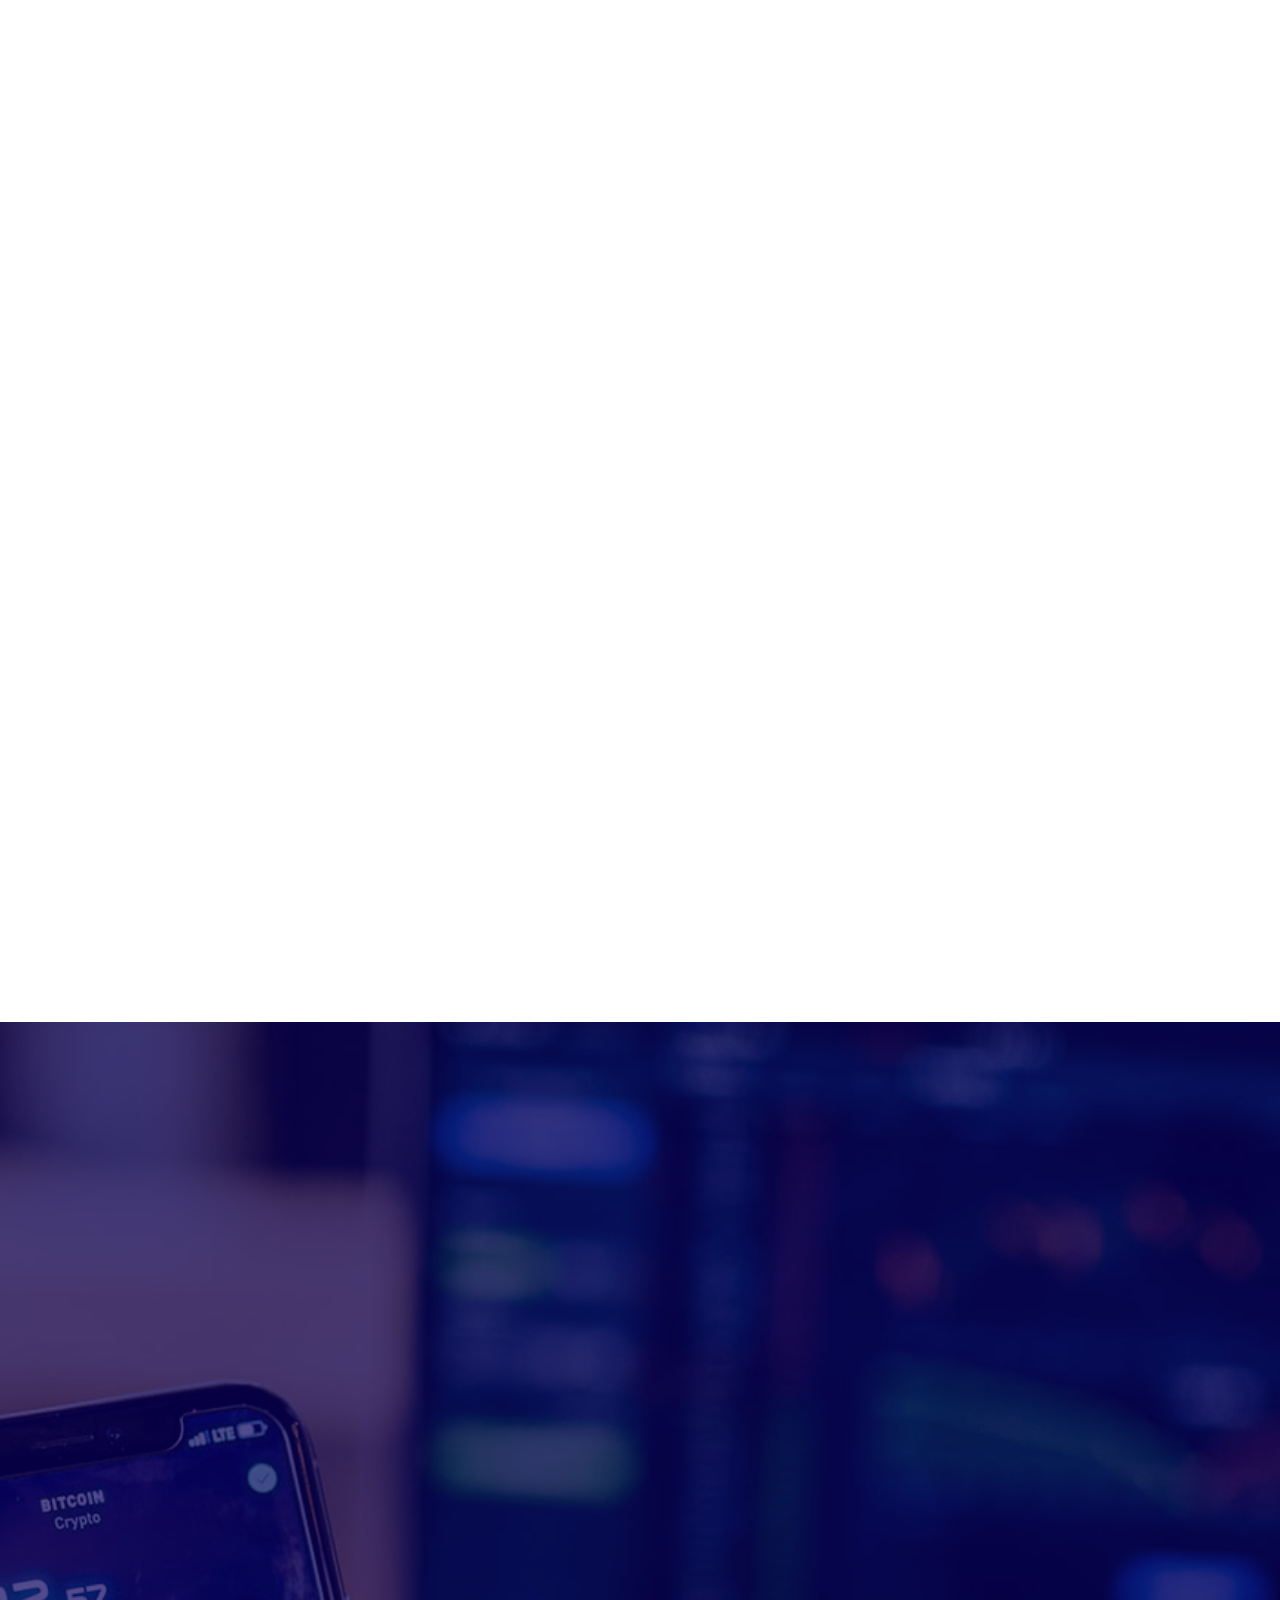
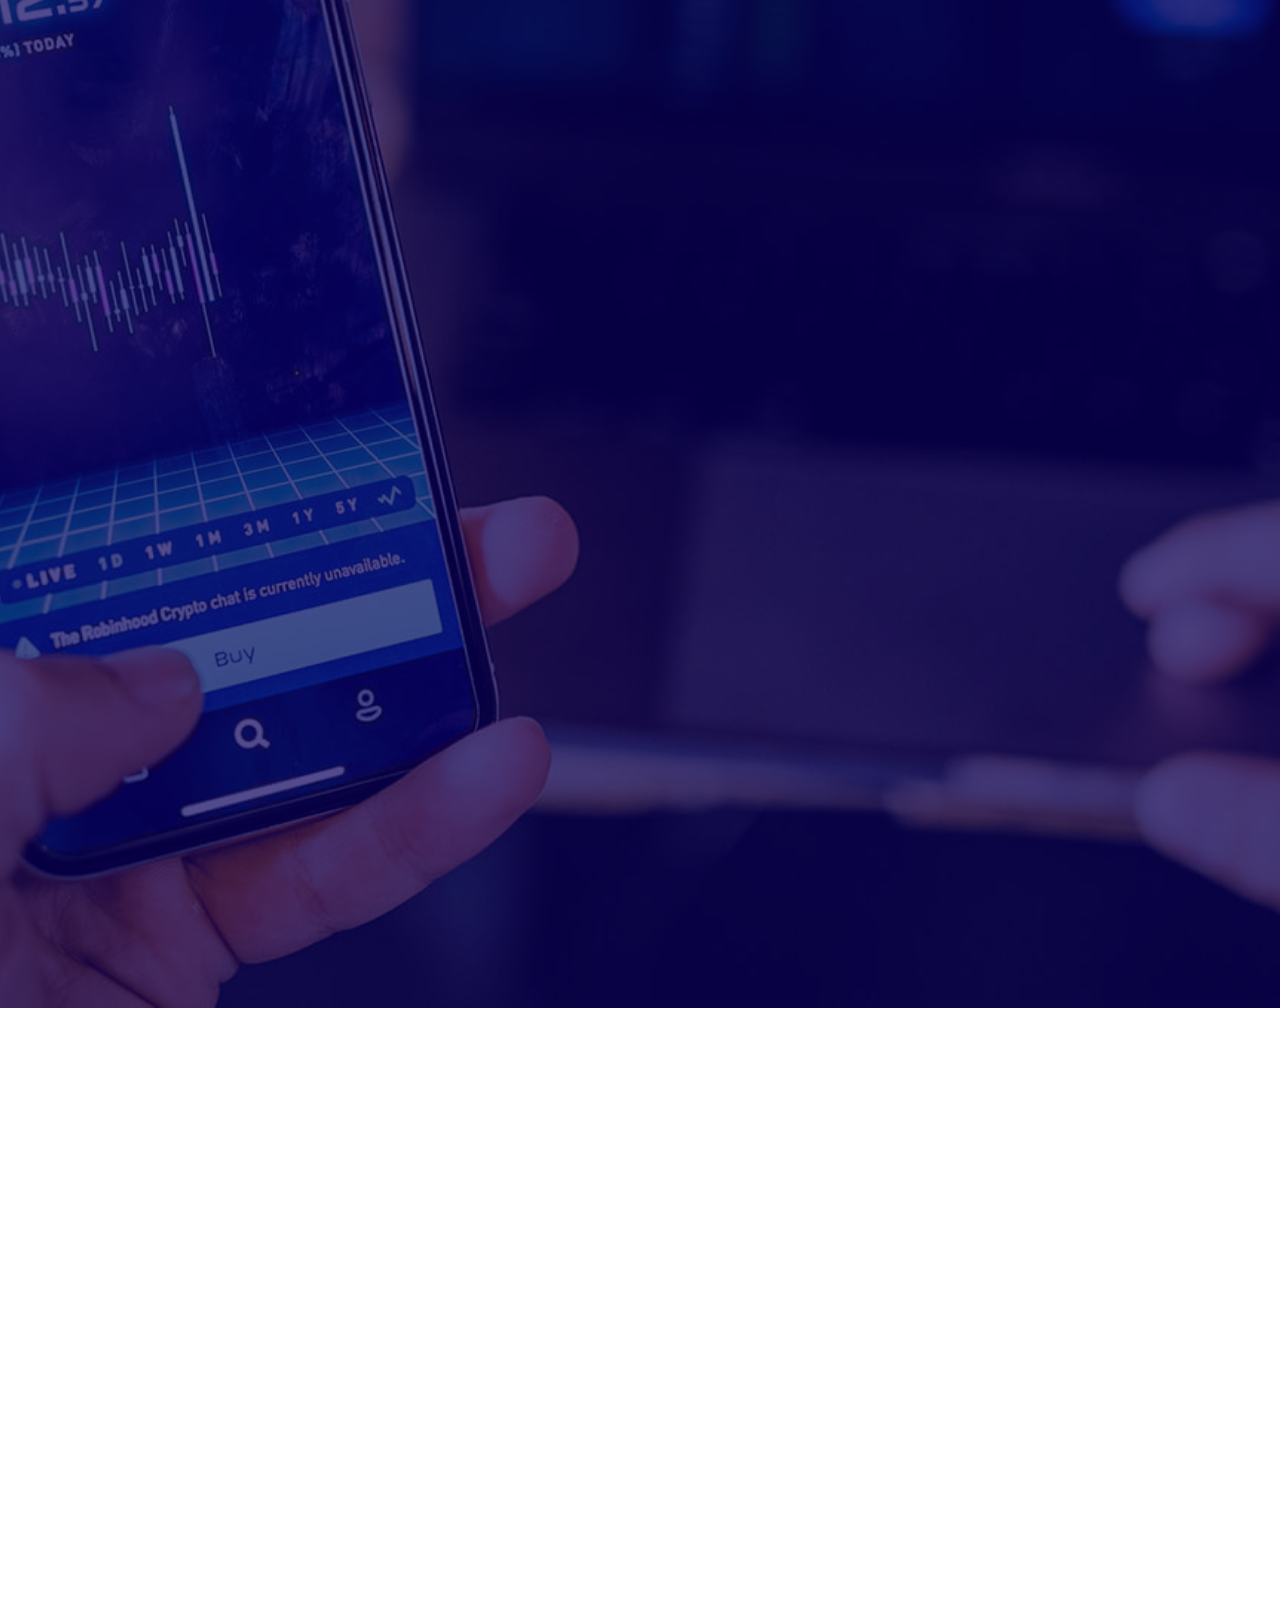
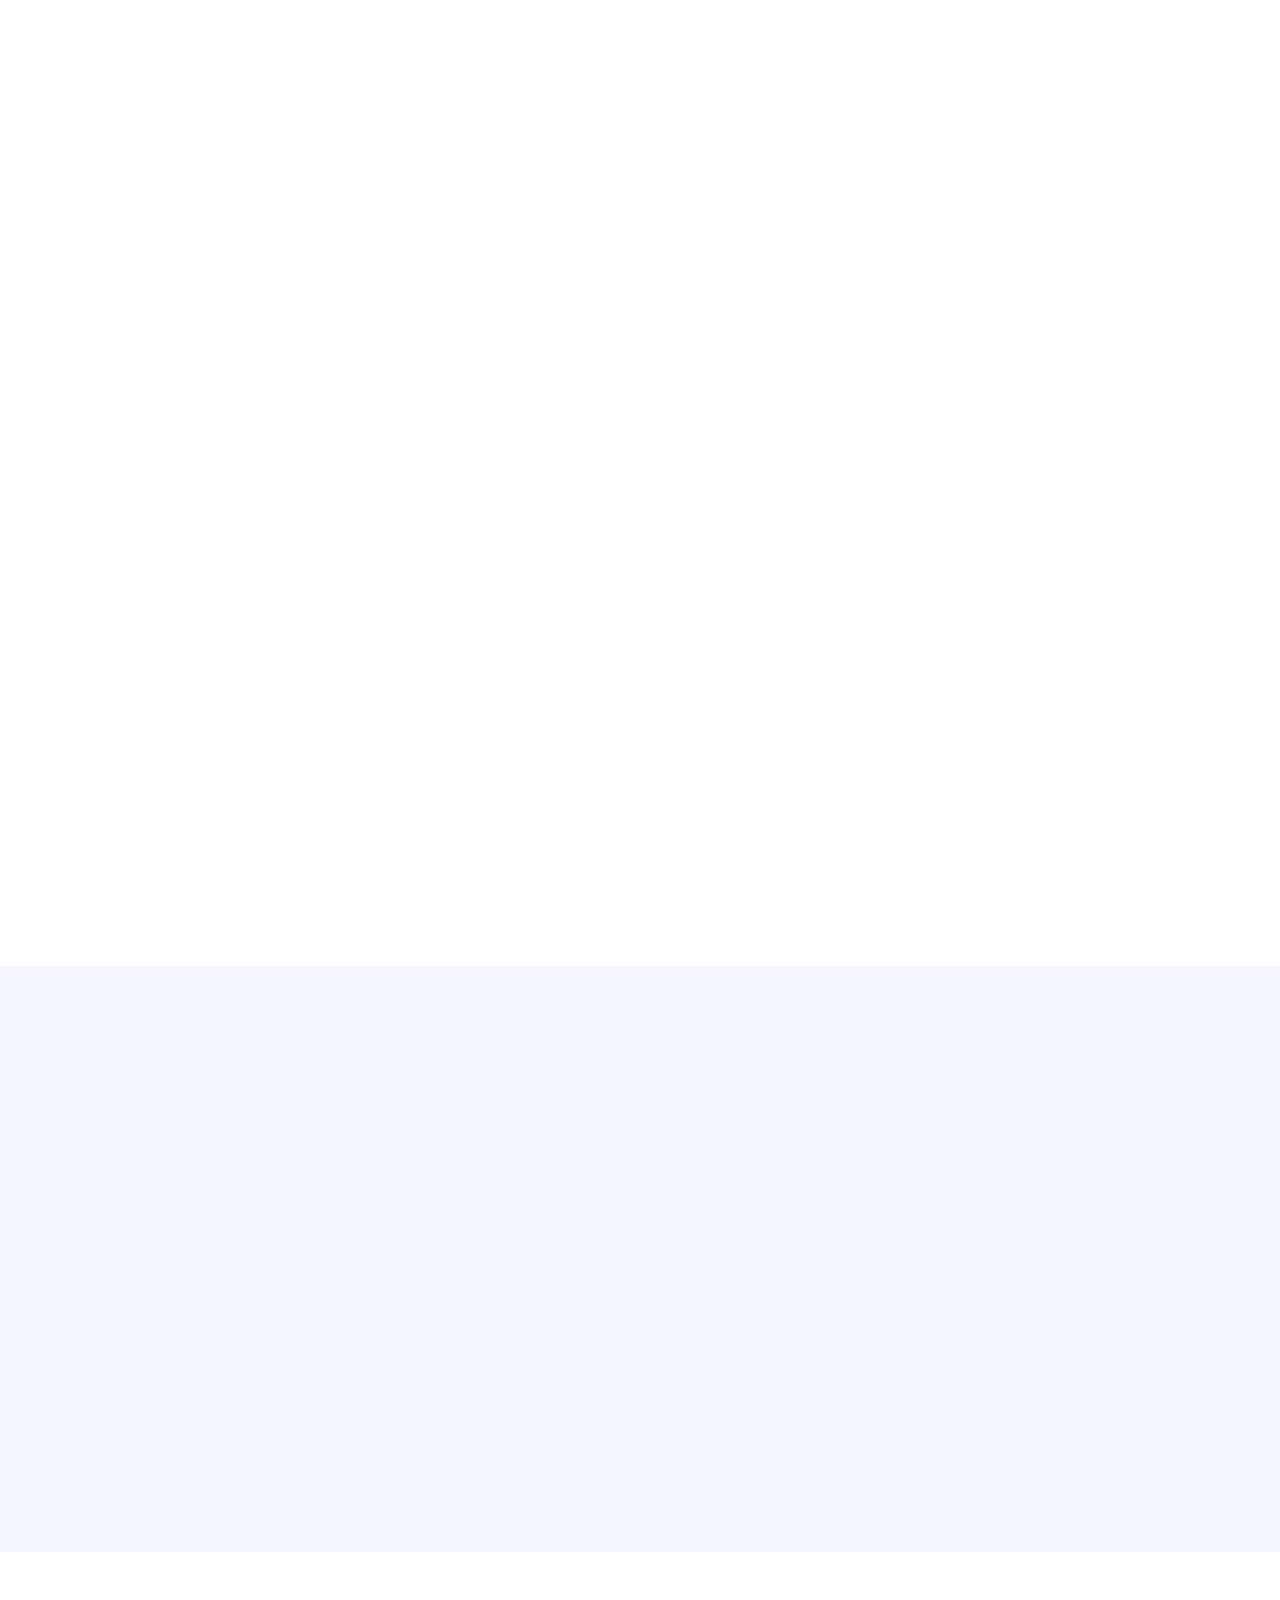
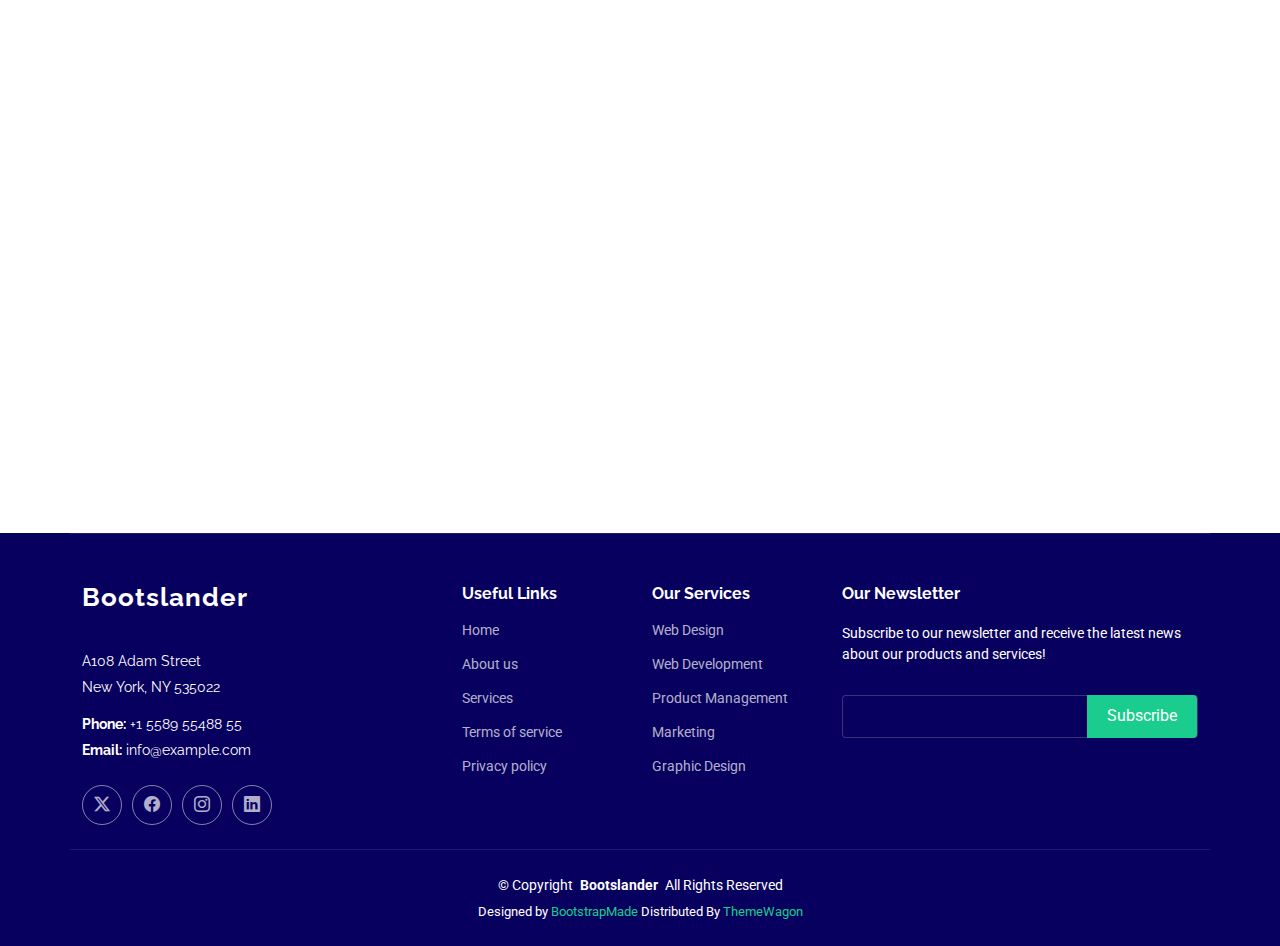
==== commit 55868c71: "Update index.html" ====
--- a/index.html
+++ b/index.html
@@ -112,7 +112,7 @@
 
           <div class="col-xl-5 content">
             <h3>About Us</h3>
-            <h2>Cómo funciona el ecomapa de redes</h2>
+            <h2>Características y usos del ecomapa de redes</h2>
             <p>El ecomapa de redes focales es una herramienta de diagnóstico relacional que facilita intervenciones en personas con dificultades psicosociales, visualizando sus vínculos sociales y fortaleciendo conexiones prosociales en un esquema gráfico y reflexivo para el cambio positivo.</p>
             <a href="#" class="read-more"><span>Read More</span><i class="bi bi-arrow-right"></i></a>
           </div>
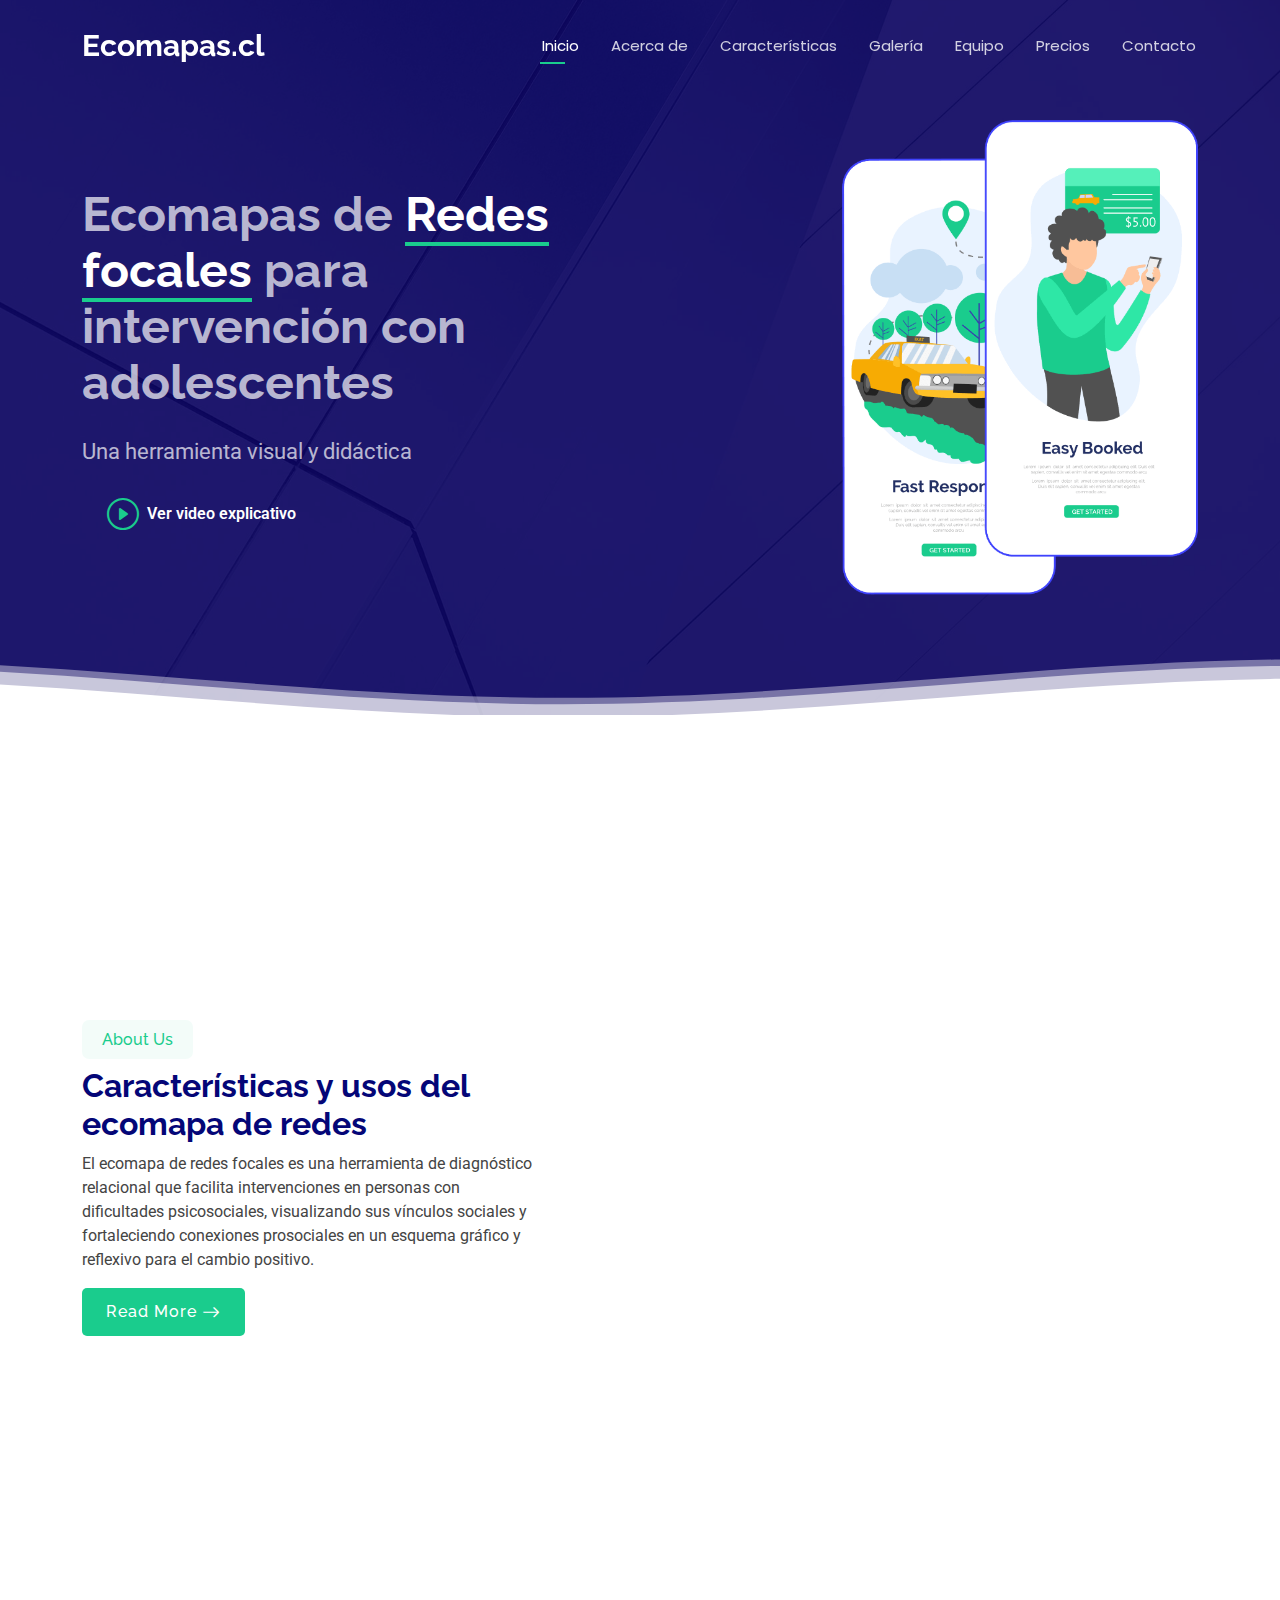
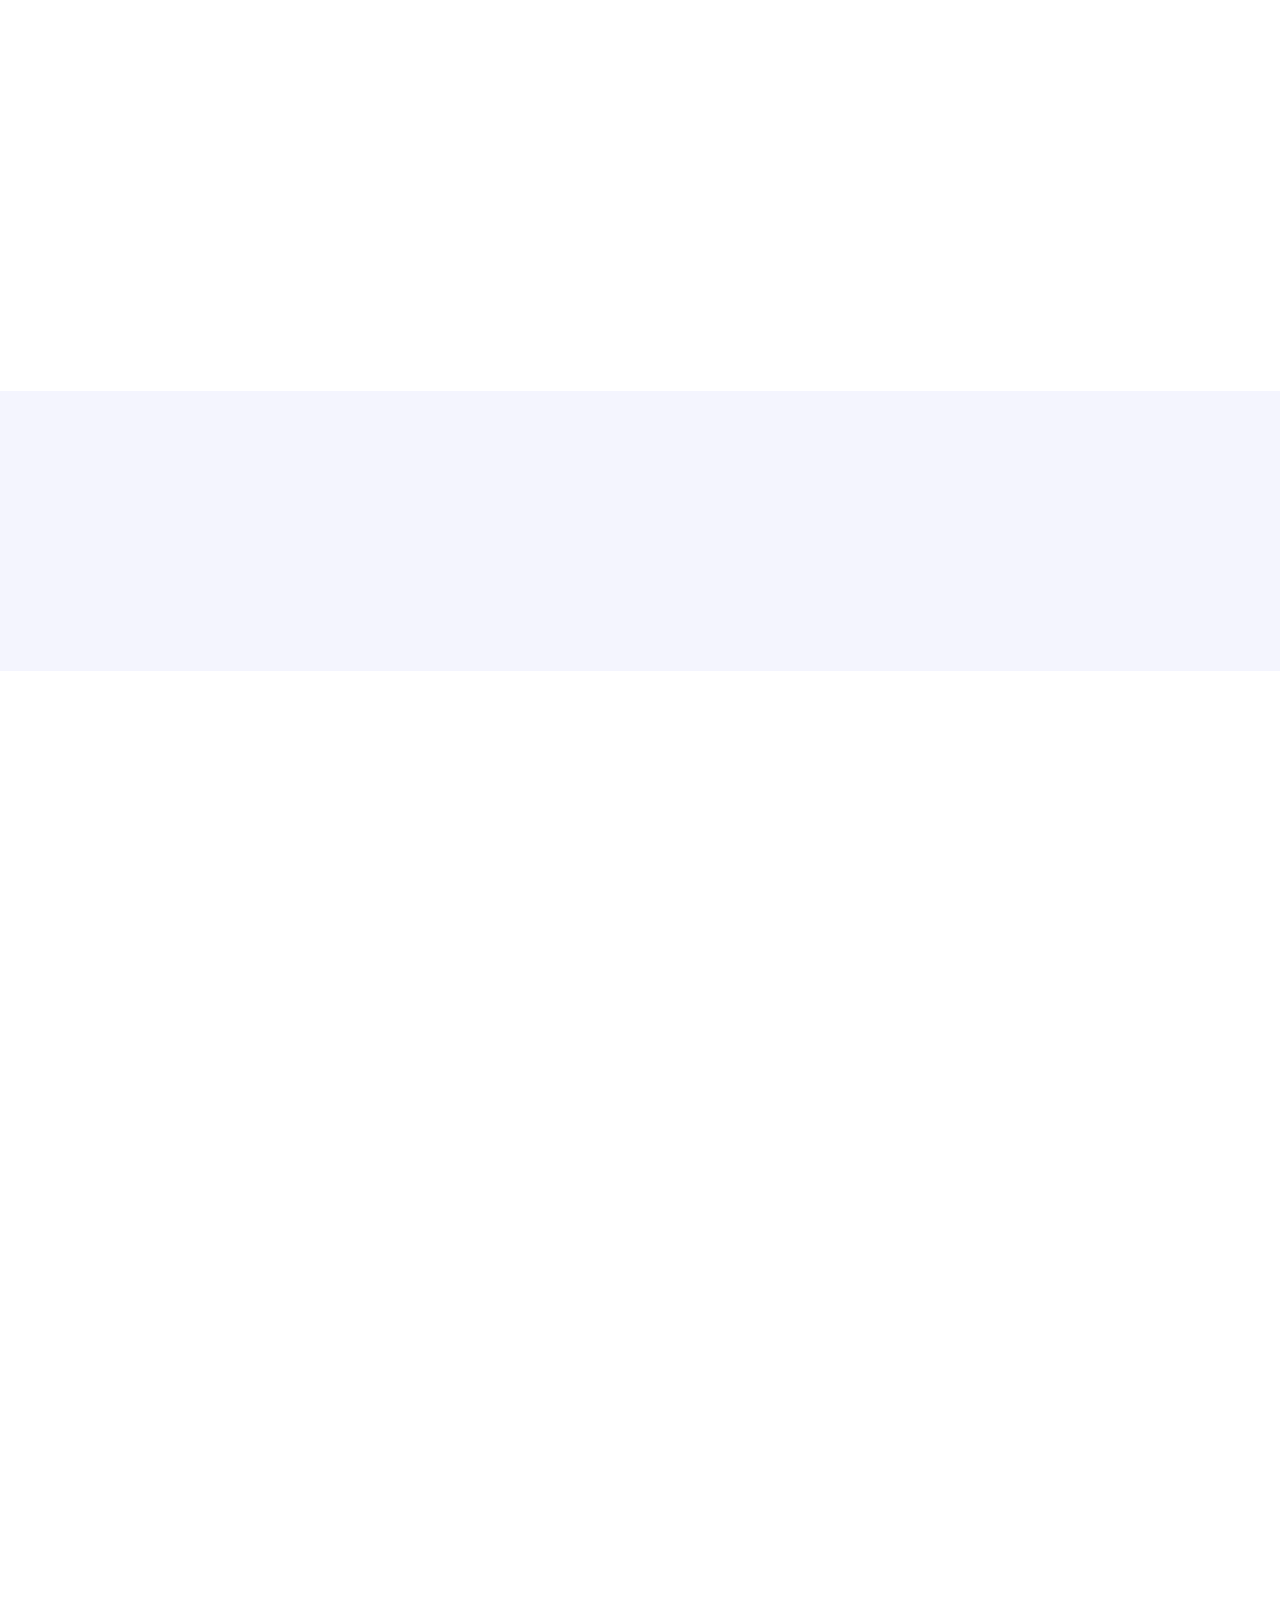
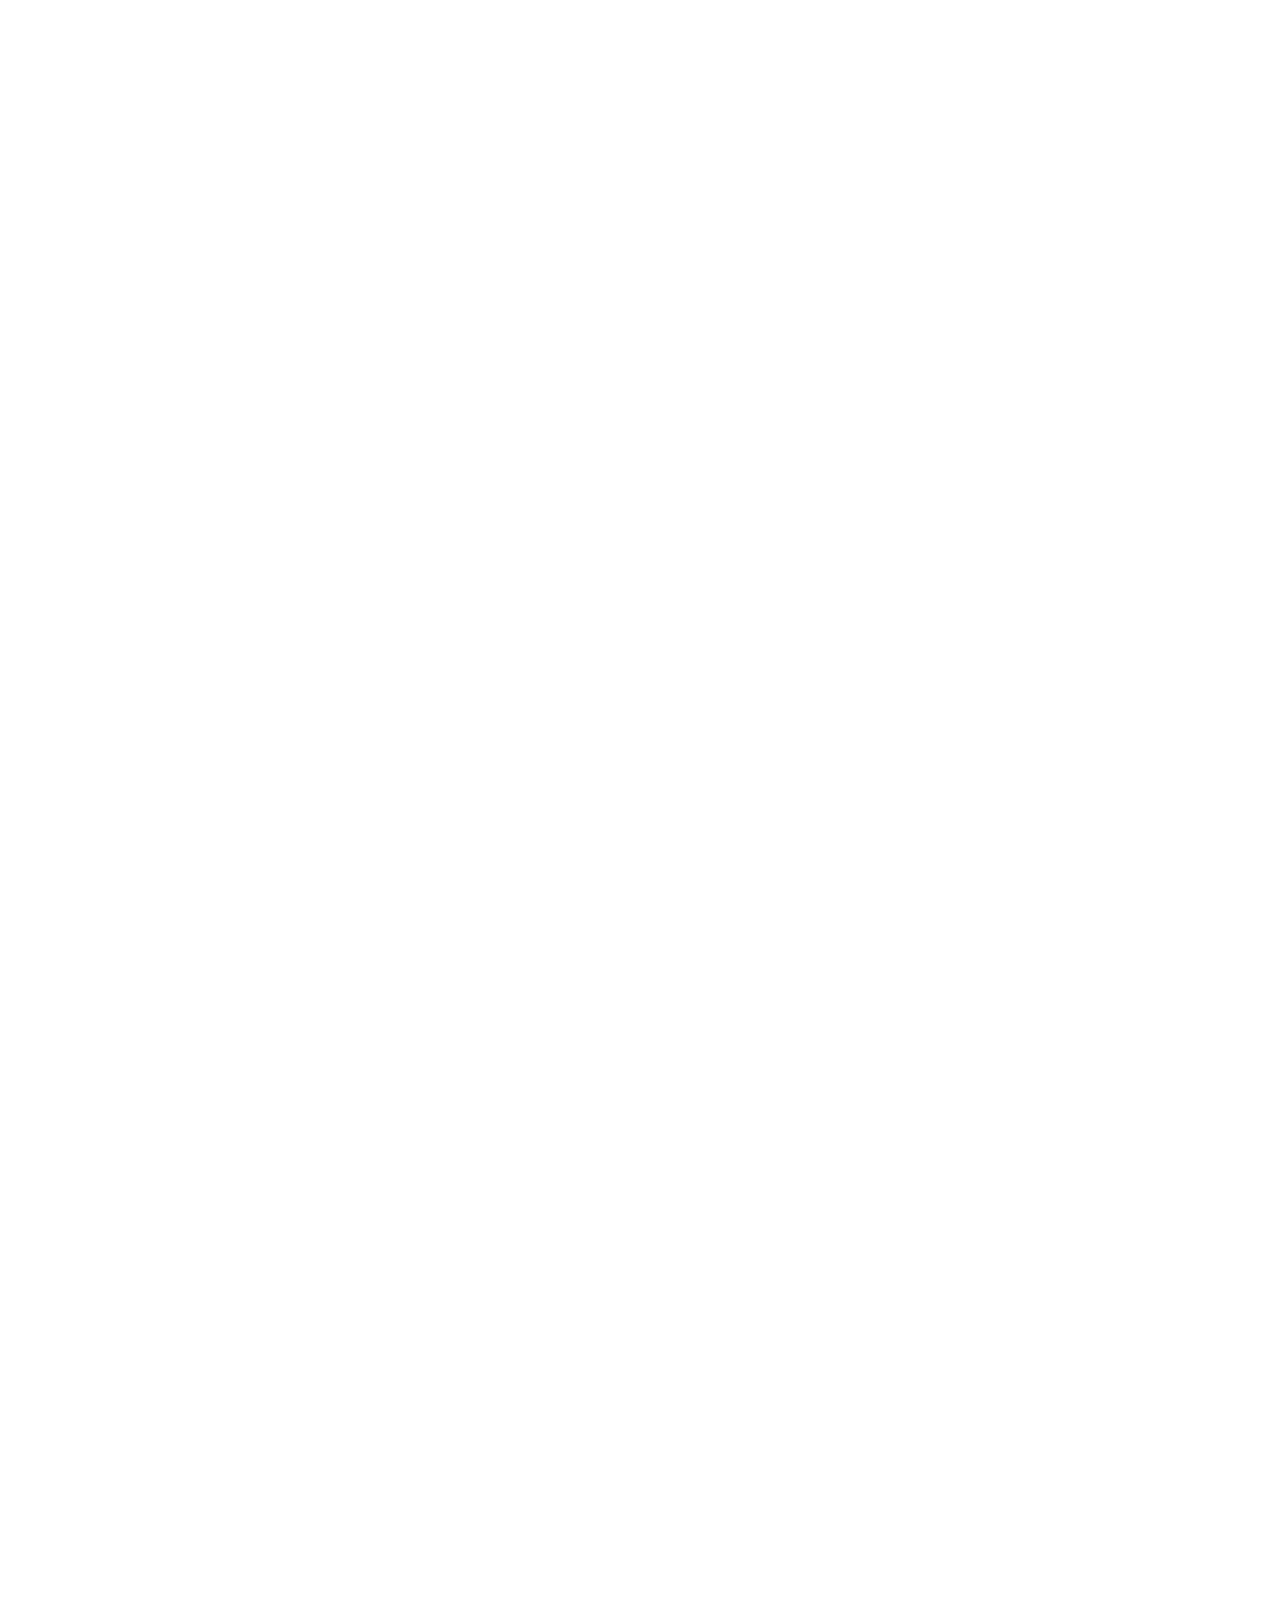
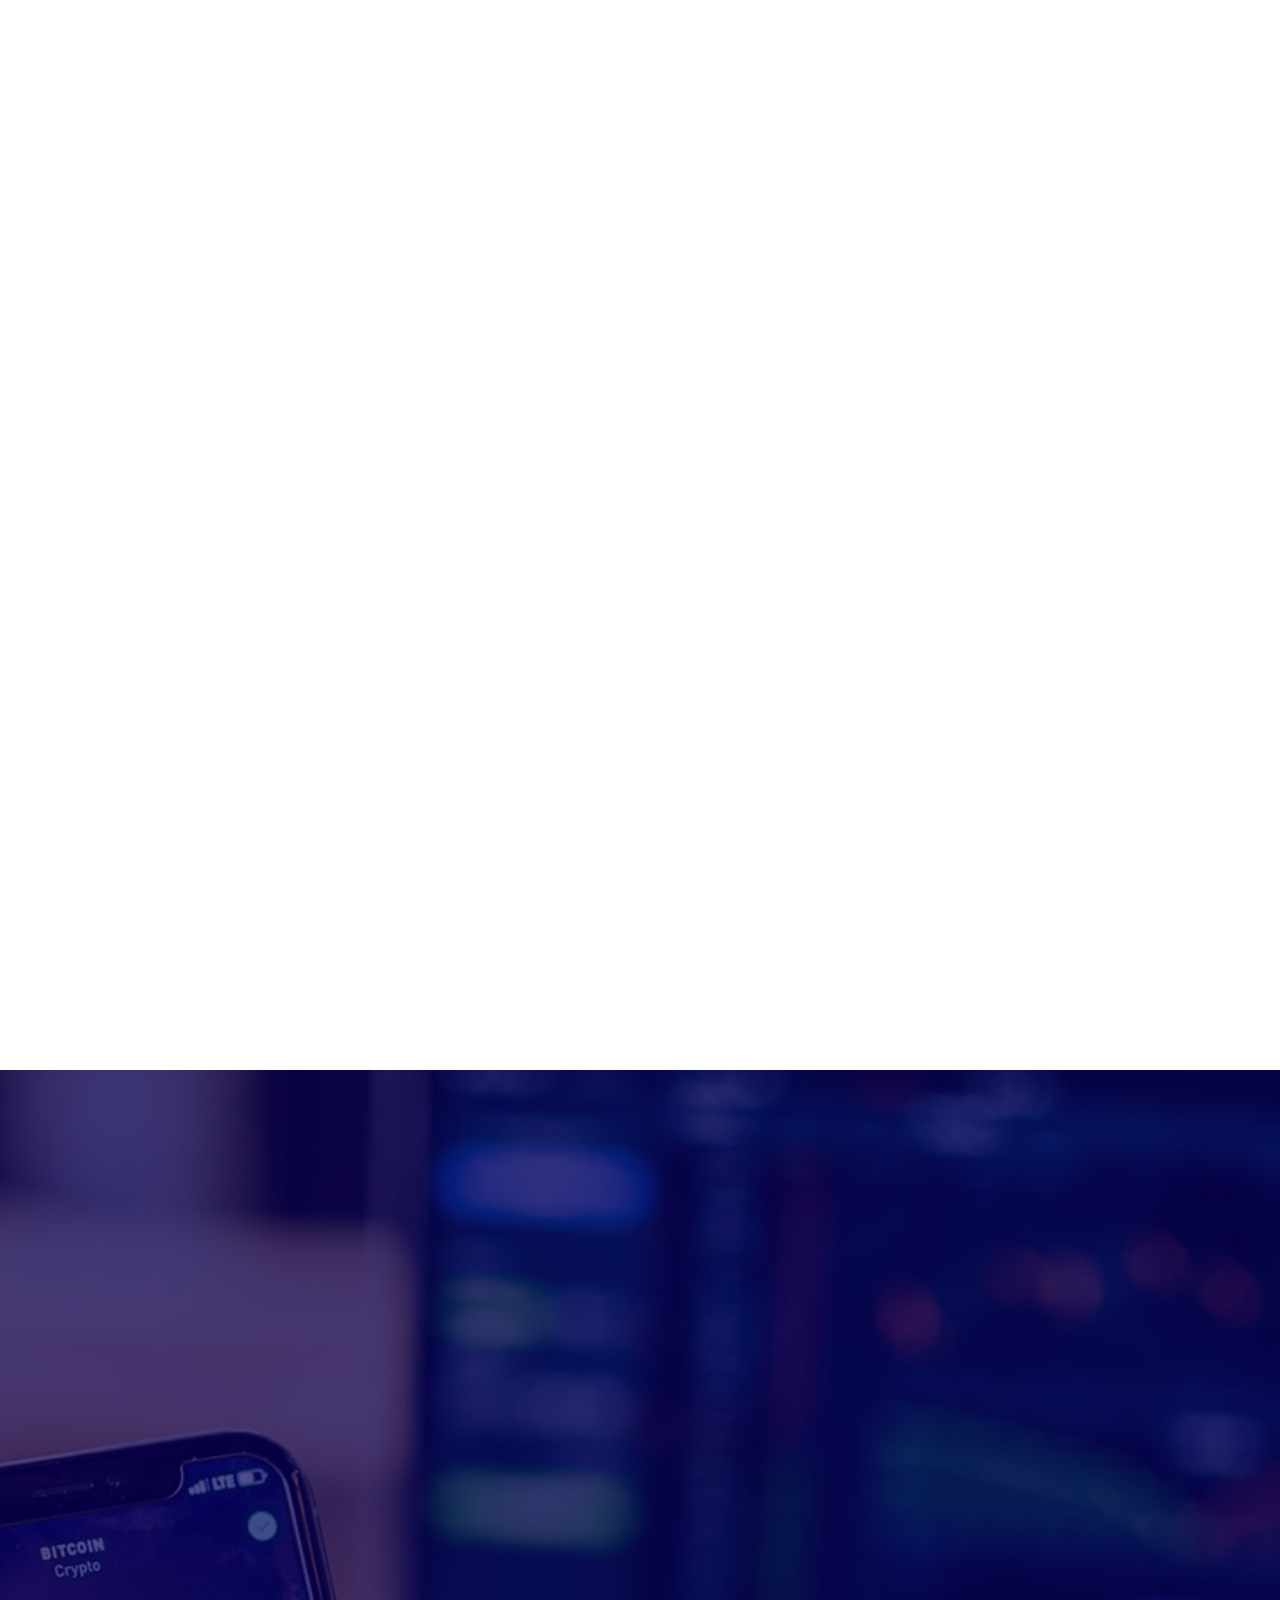
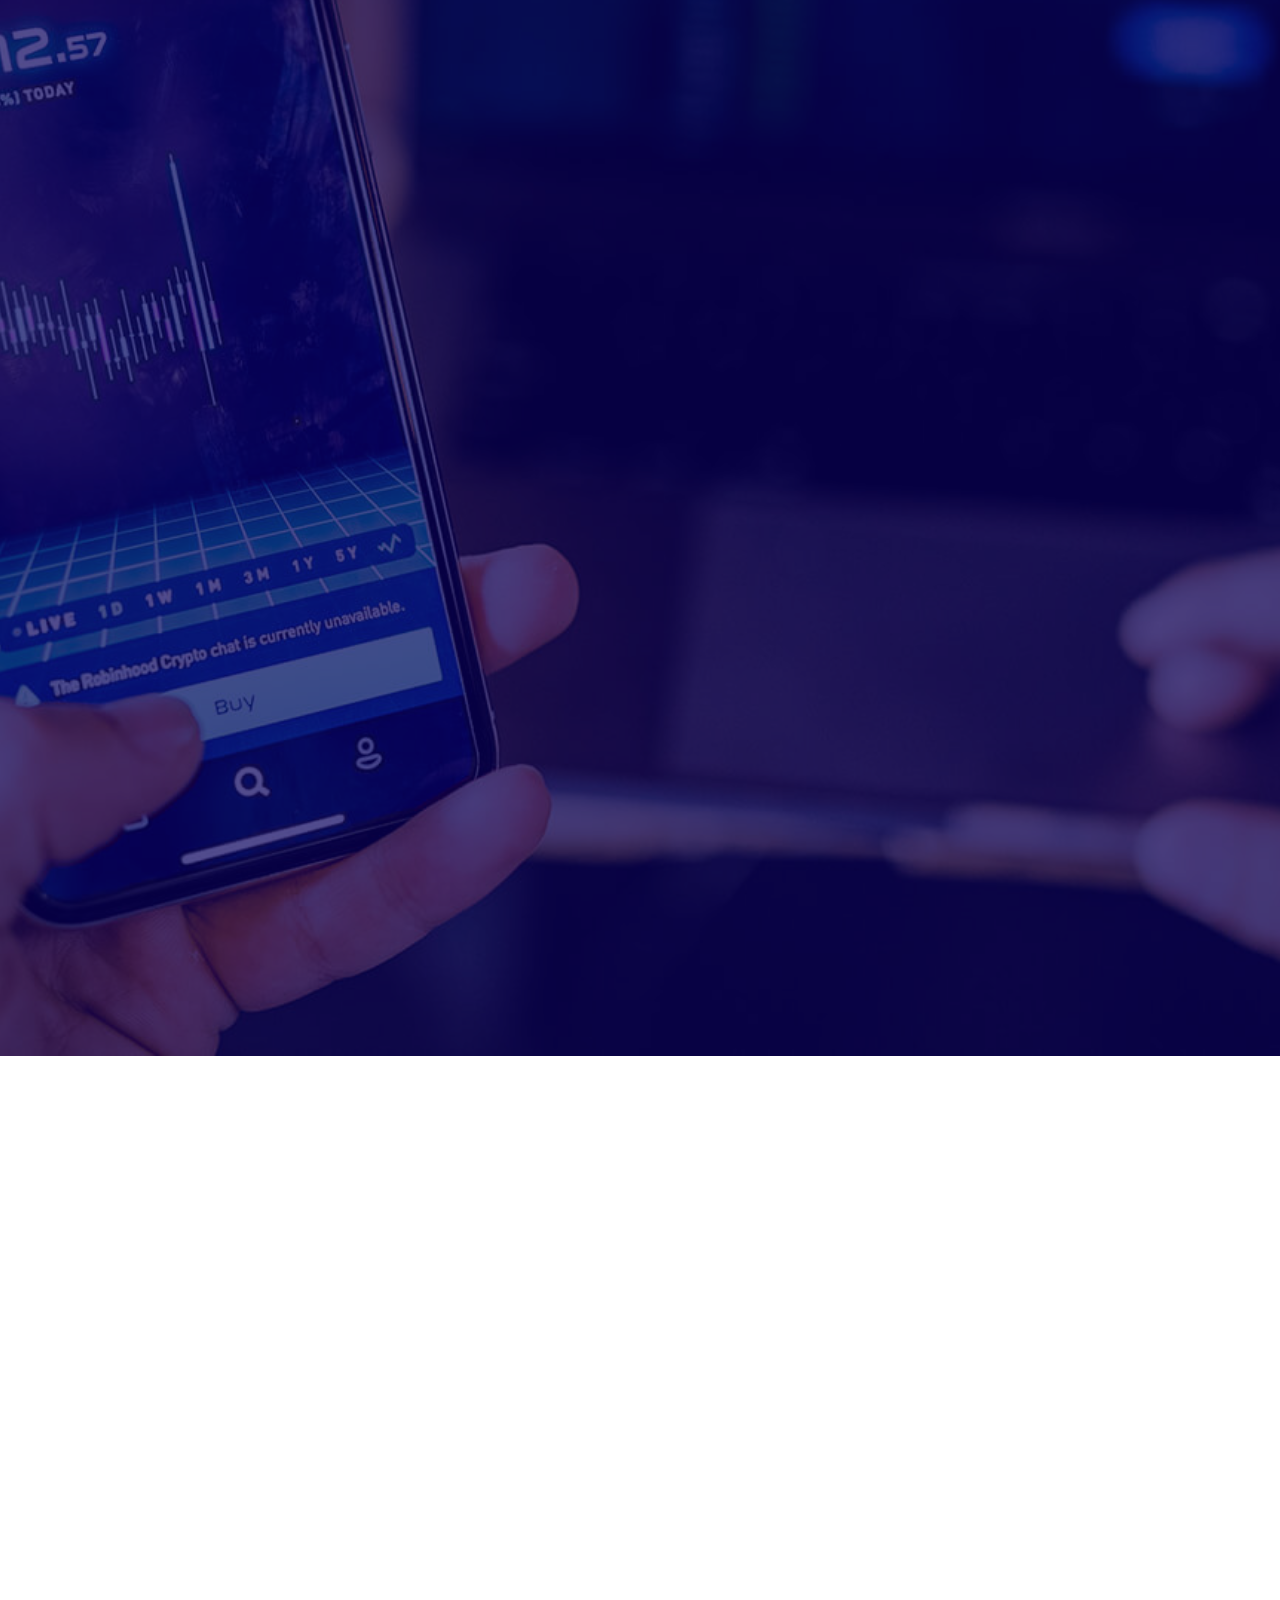
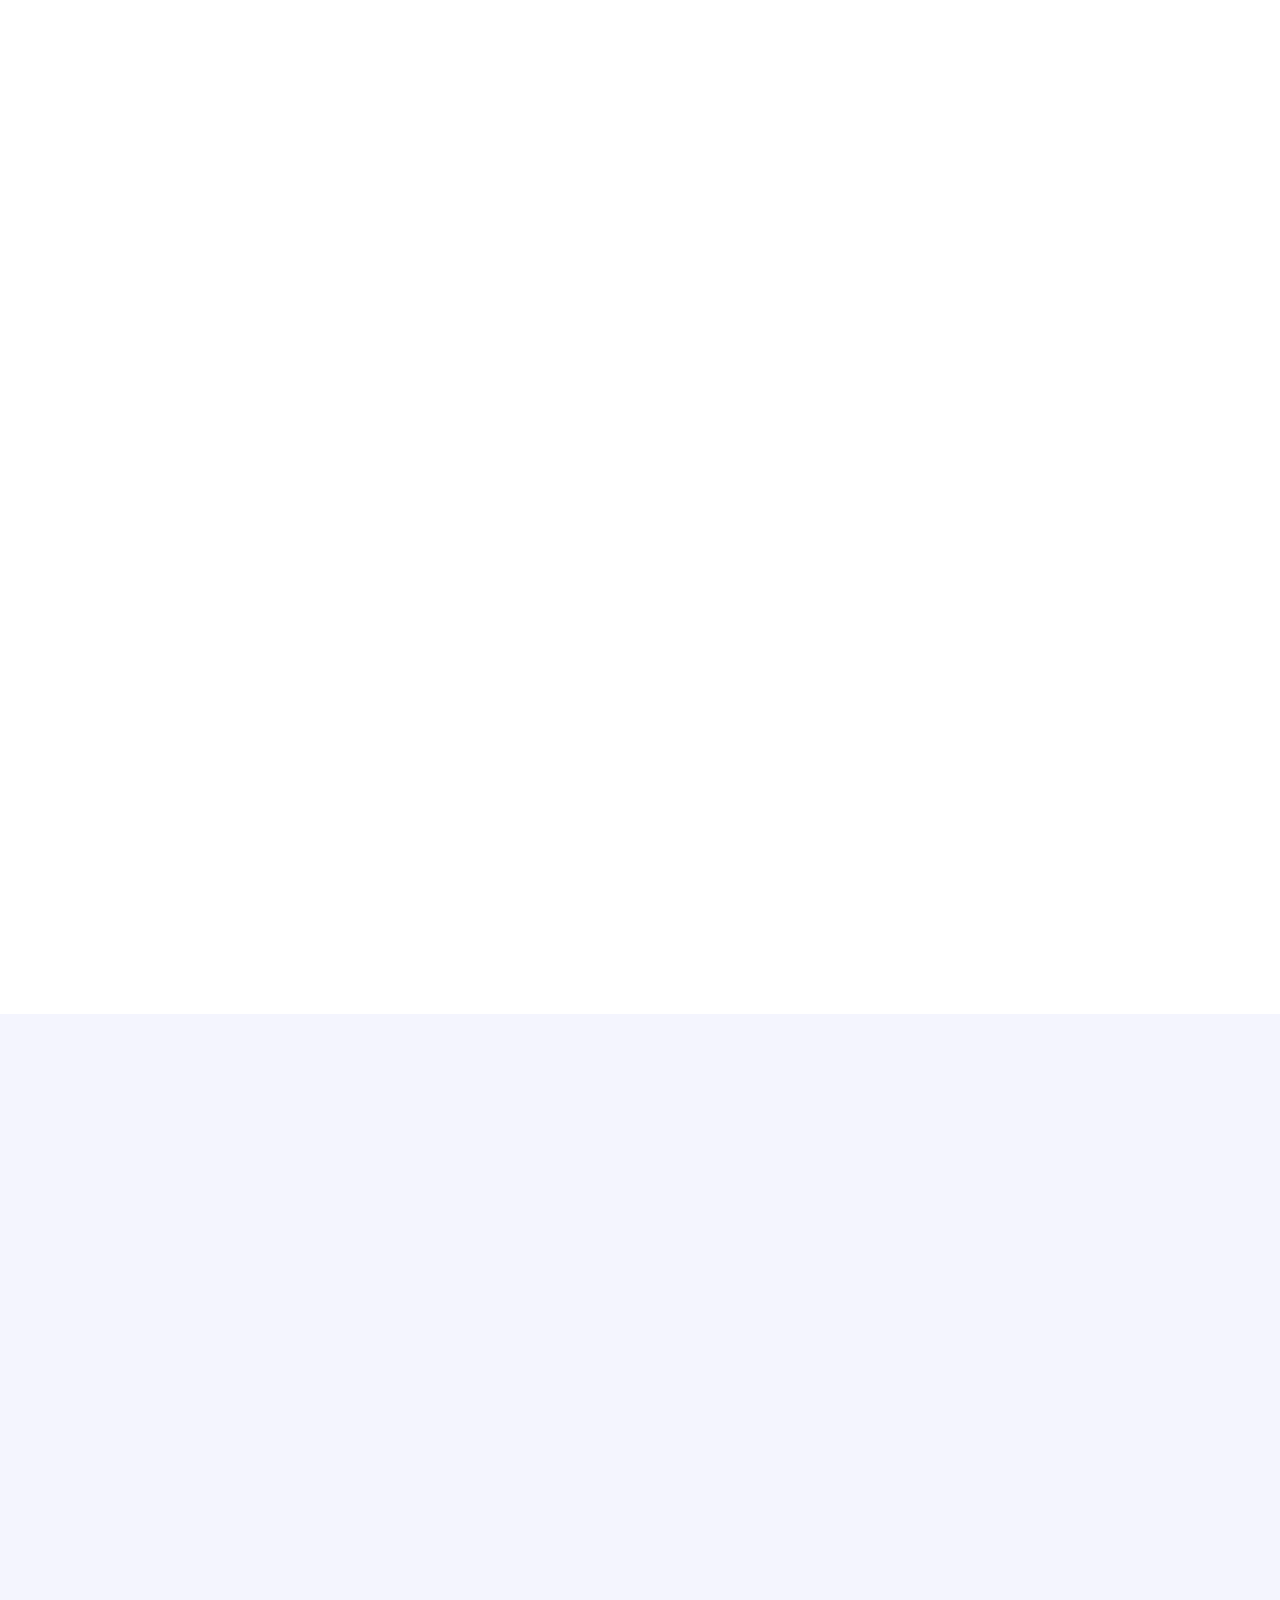
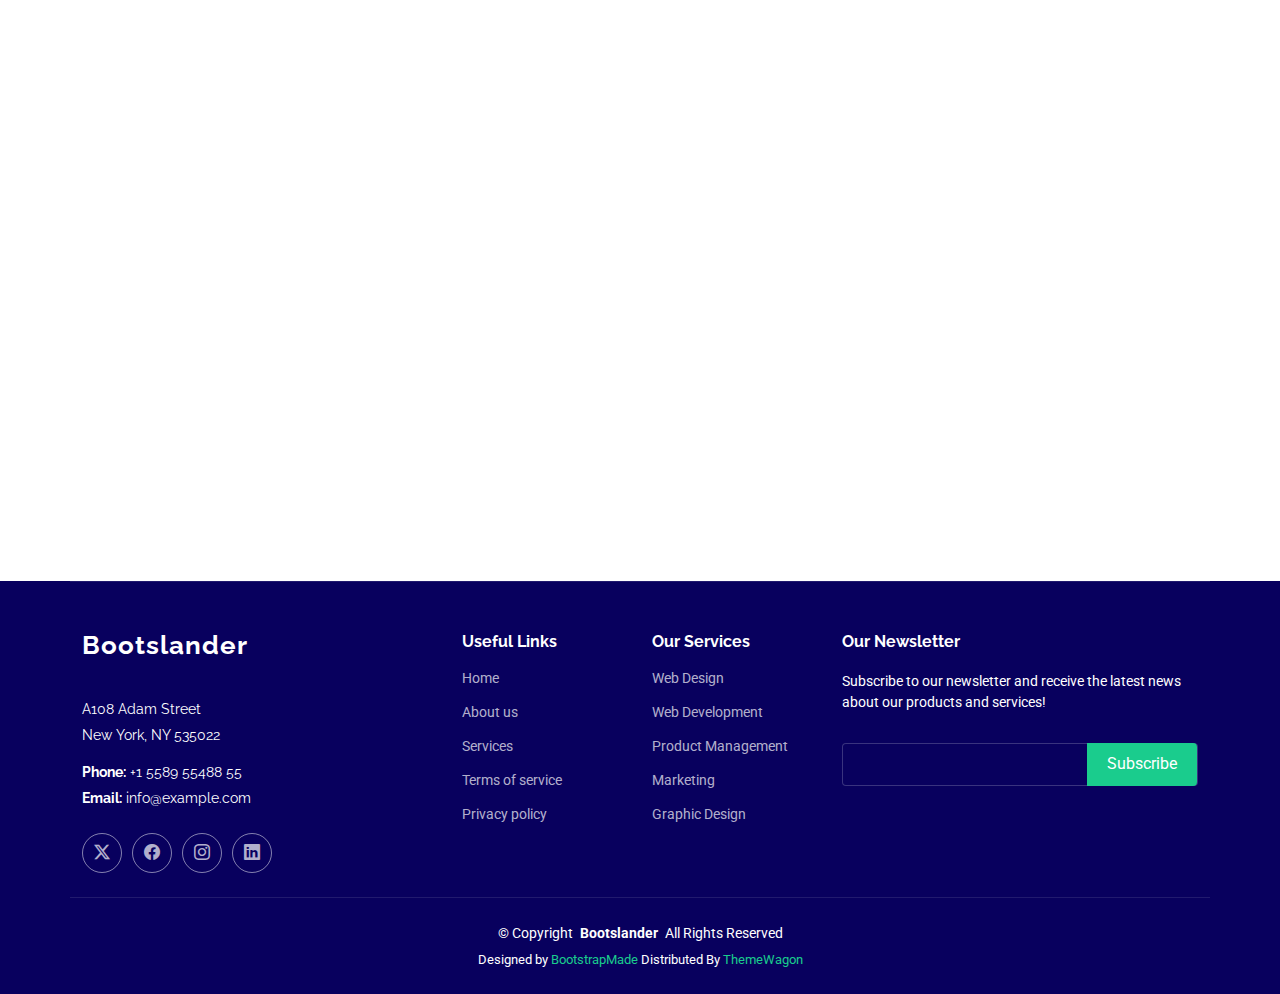
==== commit e0b39d05: "Update index.html" ====
--- a/index.html
+++ b/index.html
@@ -123,8 +123,8 @@
               <div class="col-md-6" data-aos="fade-up" data-aos-delay="200">
                 <div class="icon-box">
                   <i class="bi bi-buildings"></i>
-                  <h3>Eius provident</h3>
-                  <p>Magni repellendus vel ullam hic officia accusantium ipsa dolor omnis dolor voluptatem</p>
+                  <h3>El escenario</h3>
+                  <p>El ecomapa se utiliza en contextos clínicos y sociocomunitarios, requiriendo sólo de un espacio cómodo y sin distracciones.</p>
                 </div>
               </div> <!-- End Icon Box -->
 
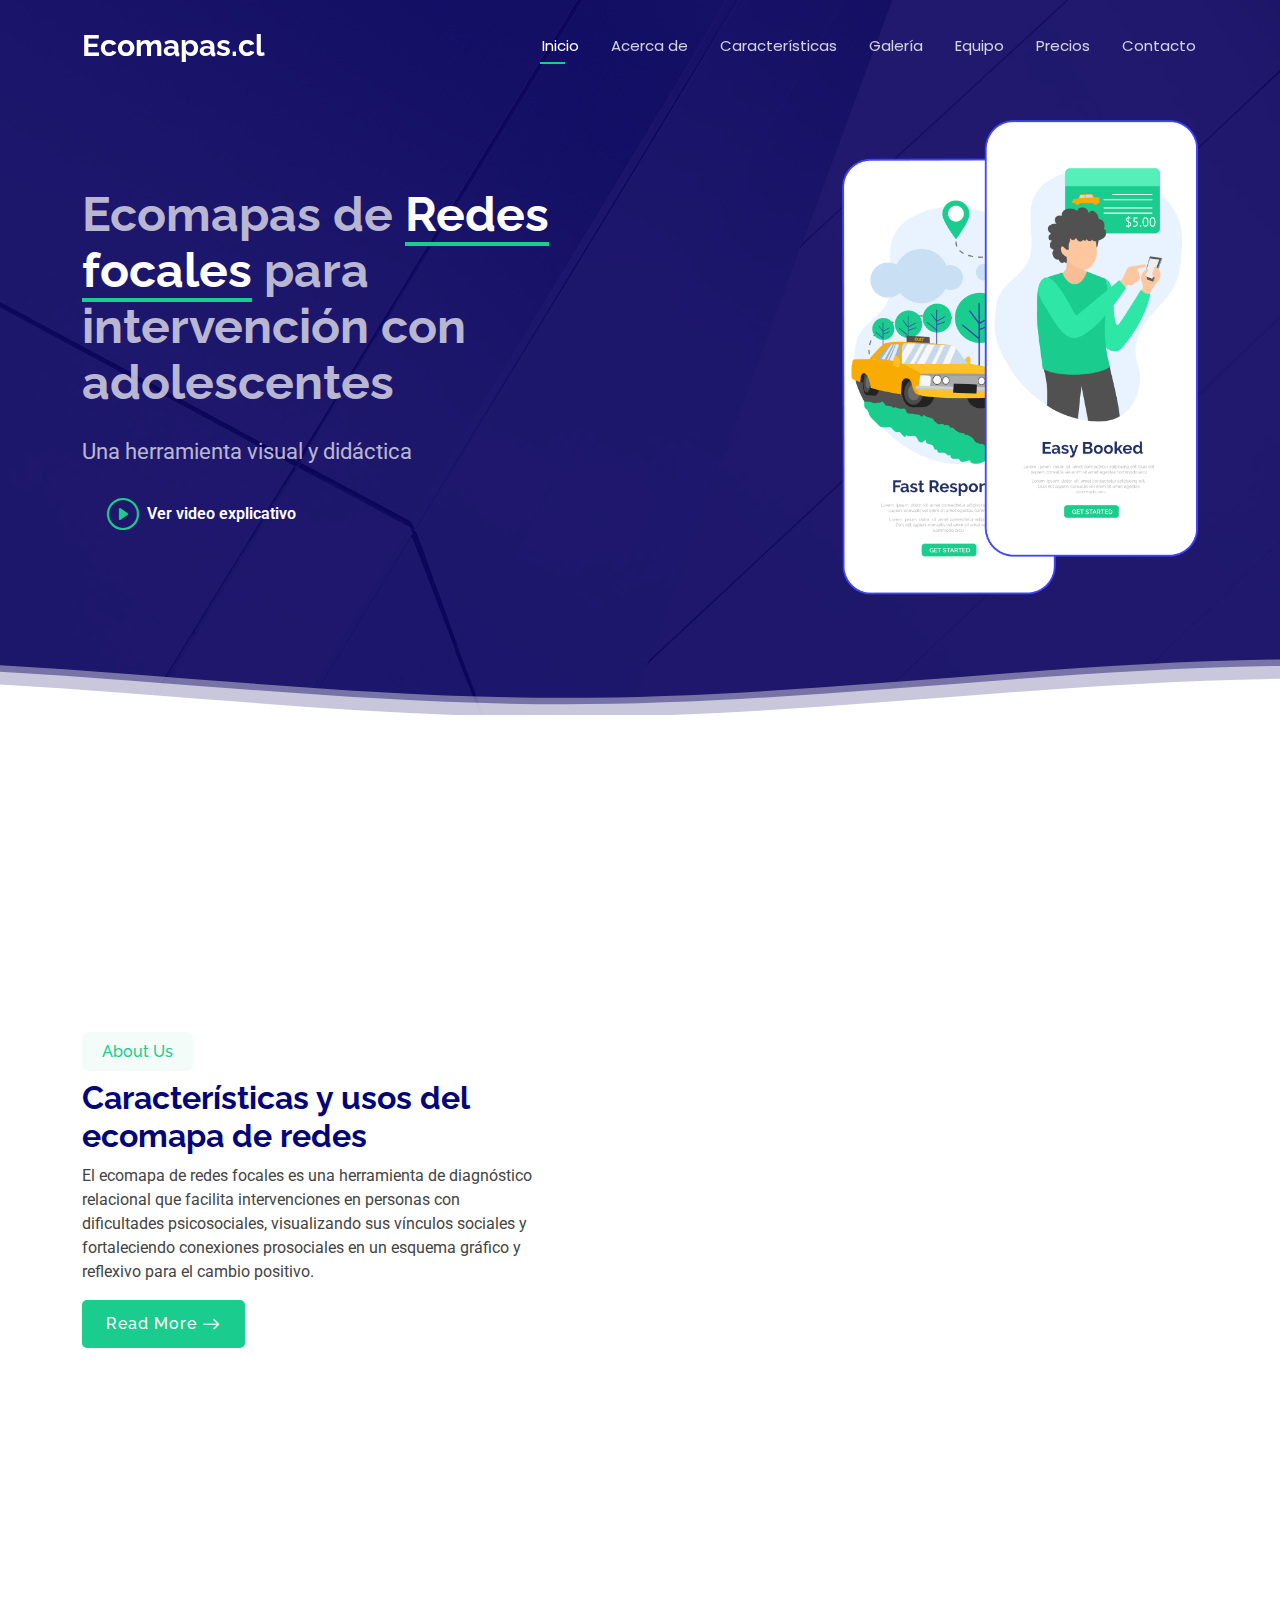
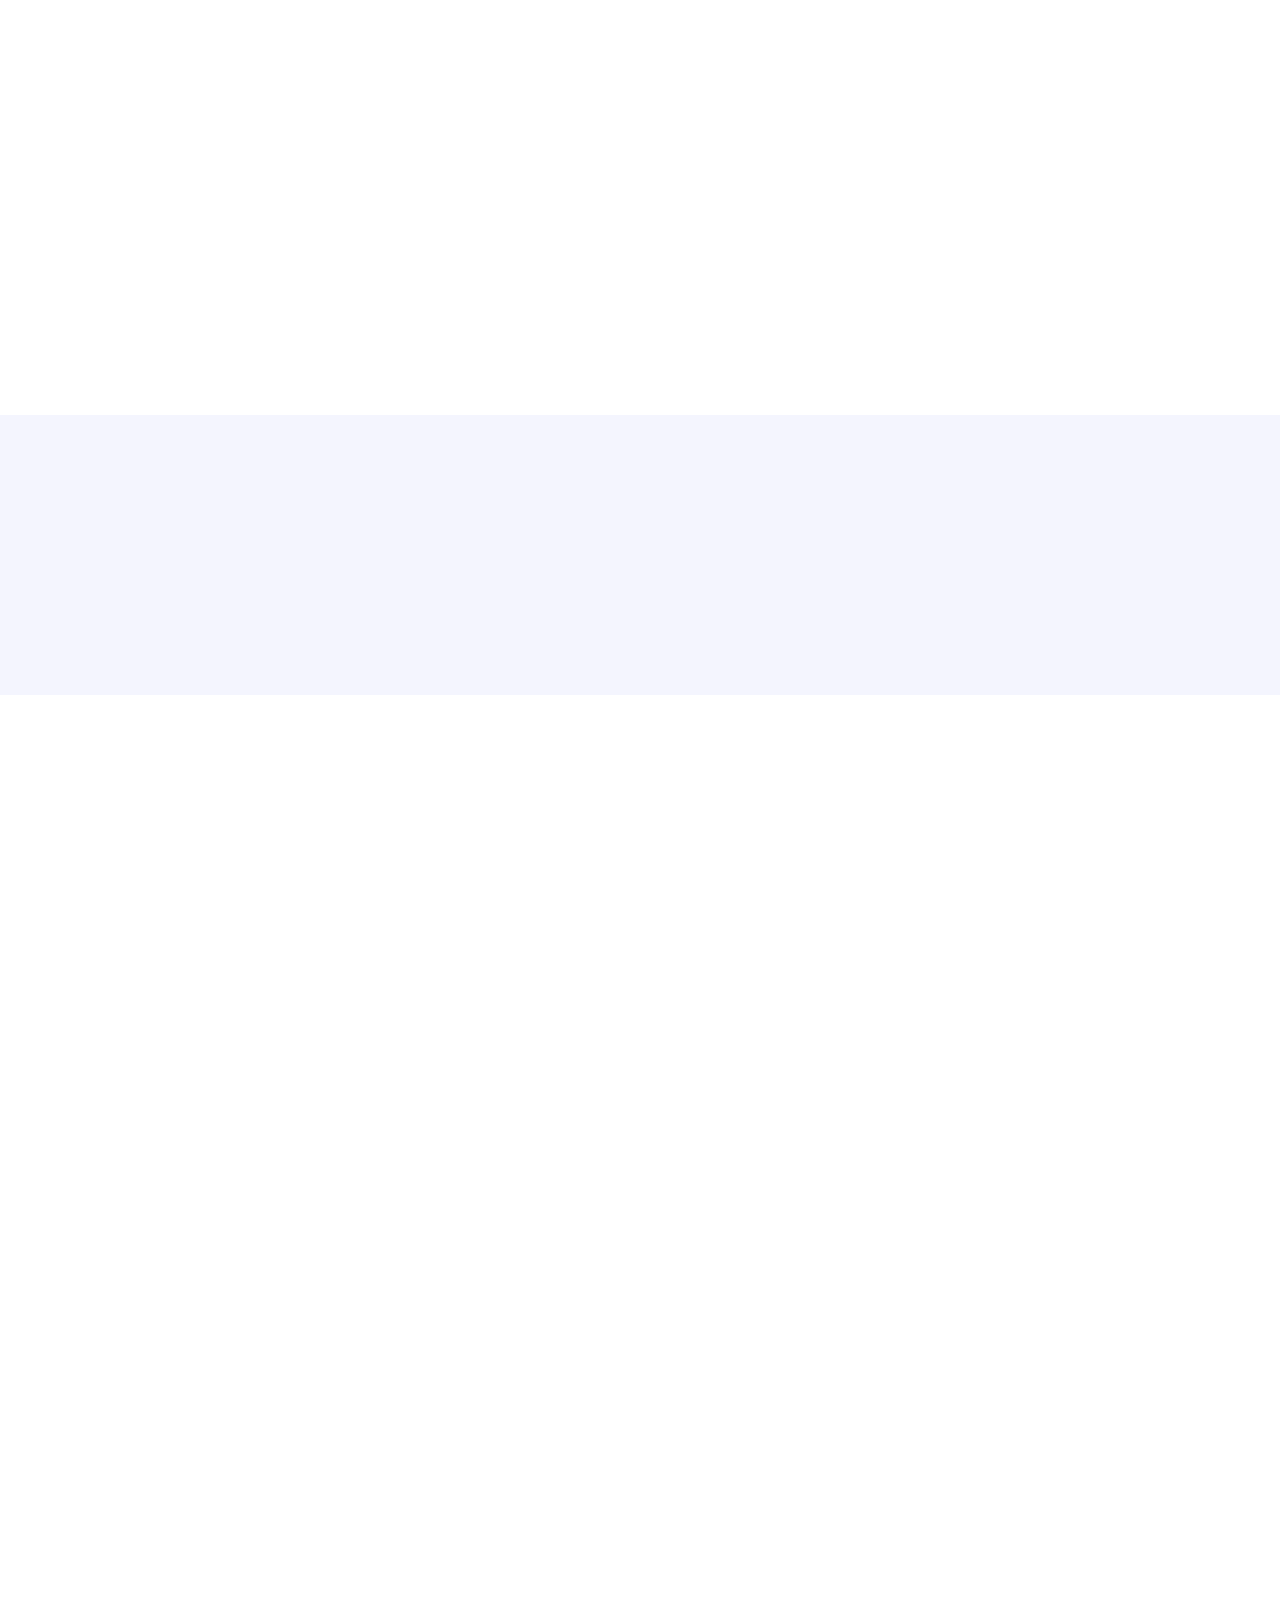
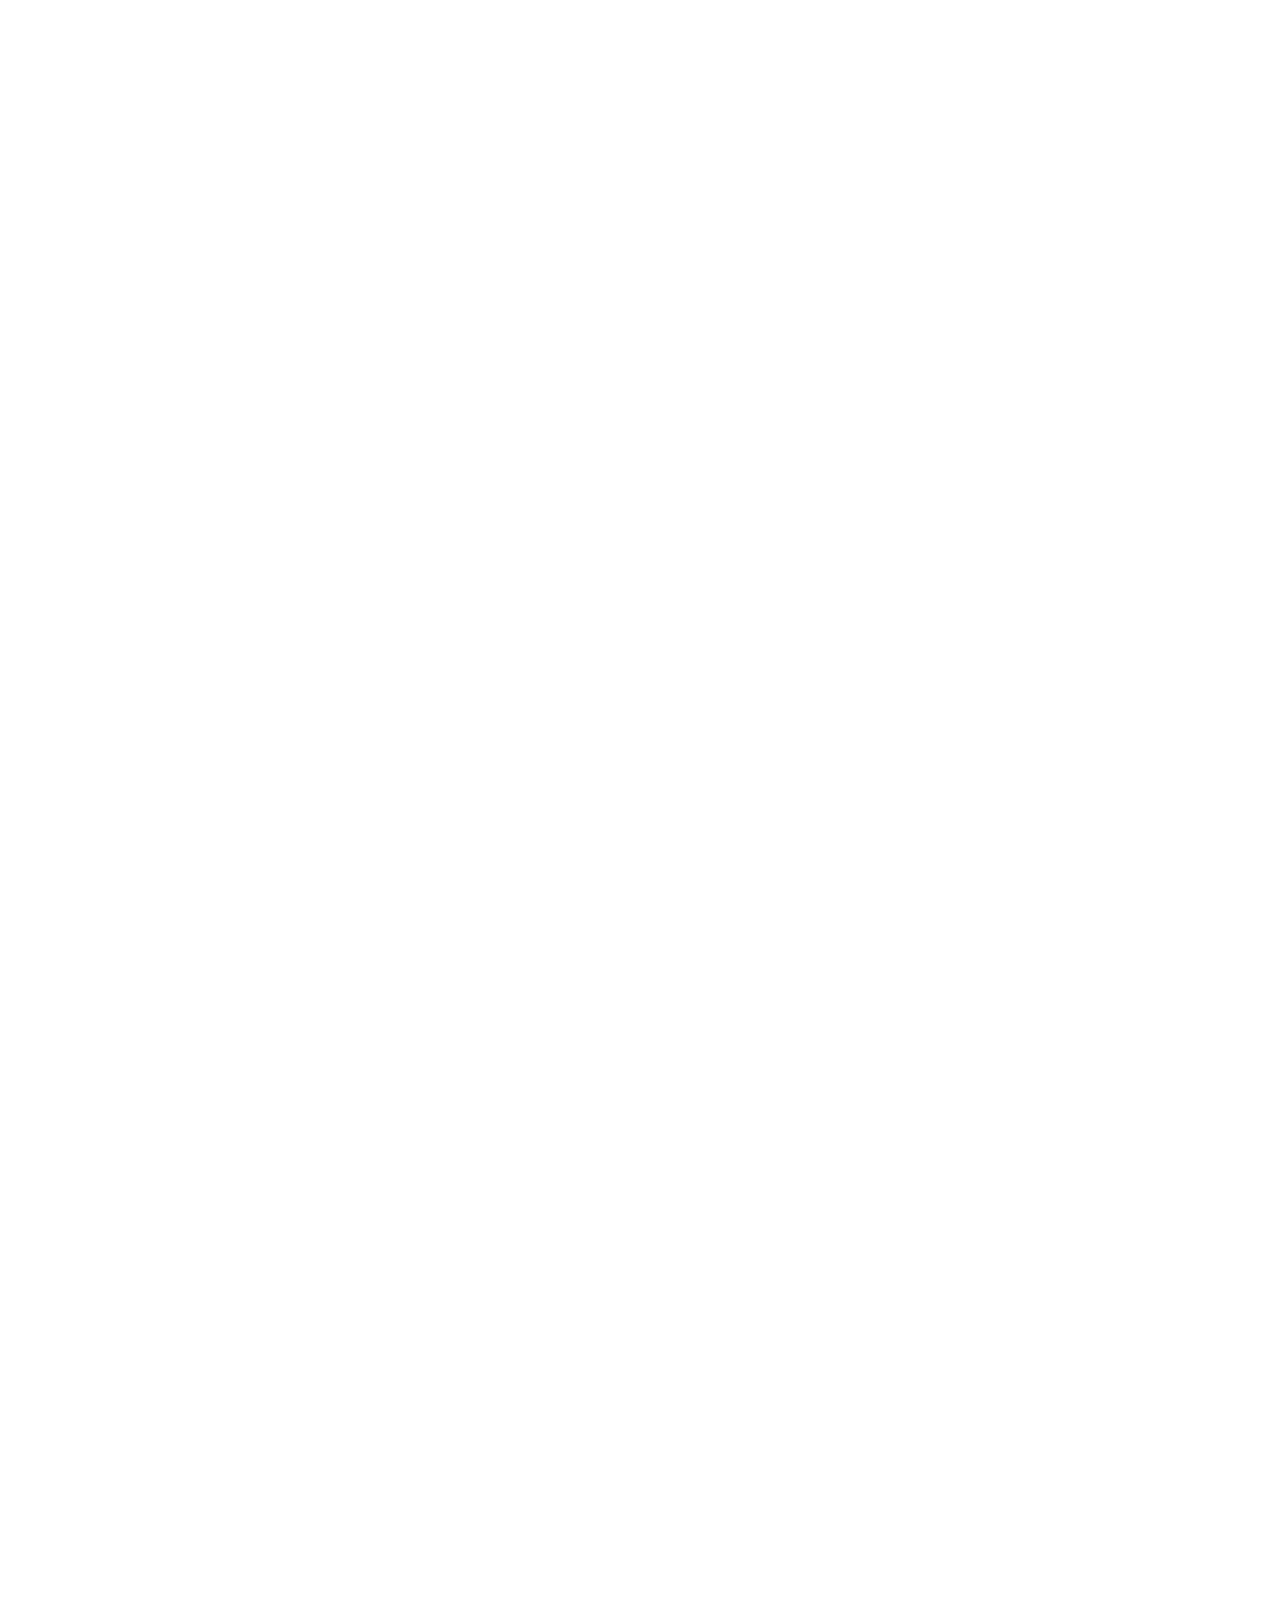
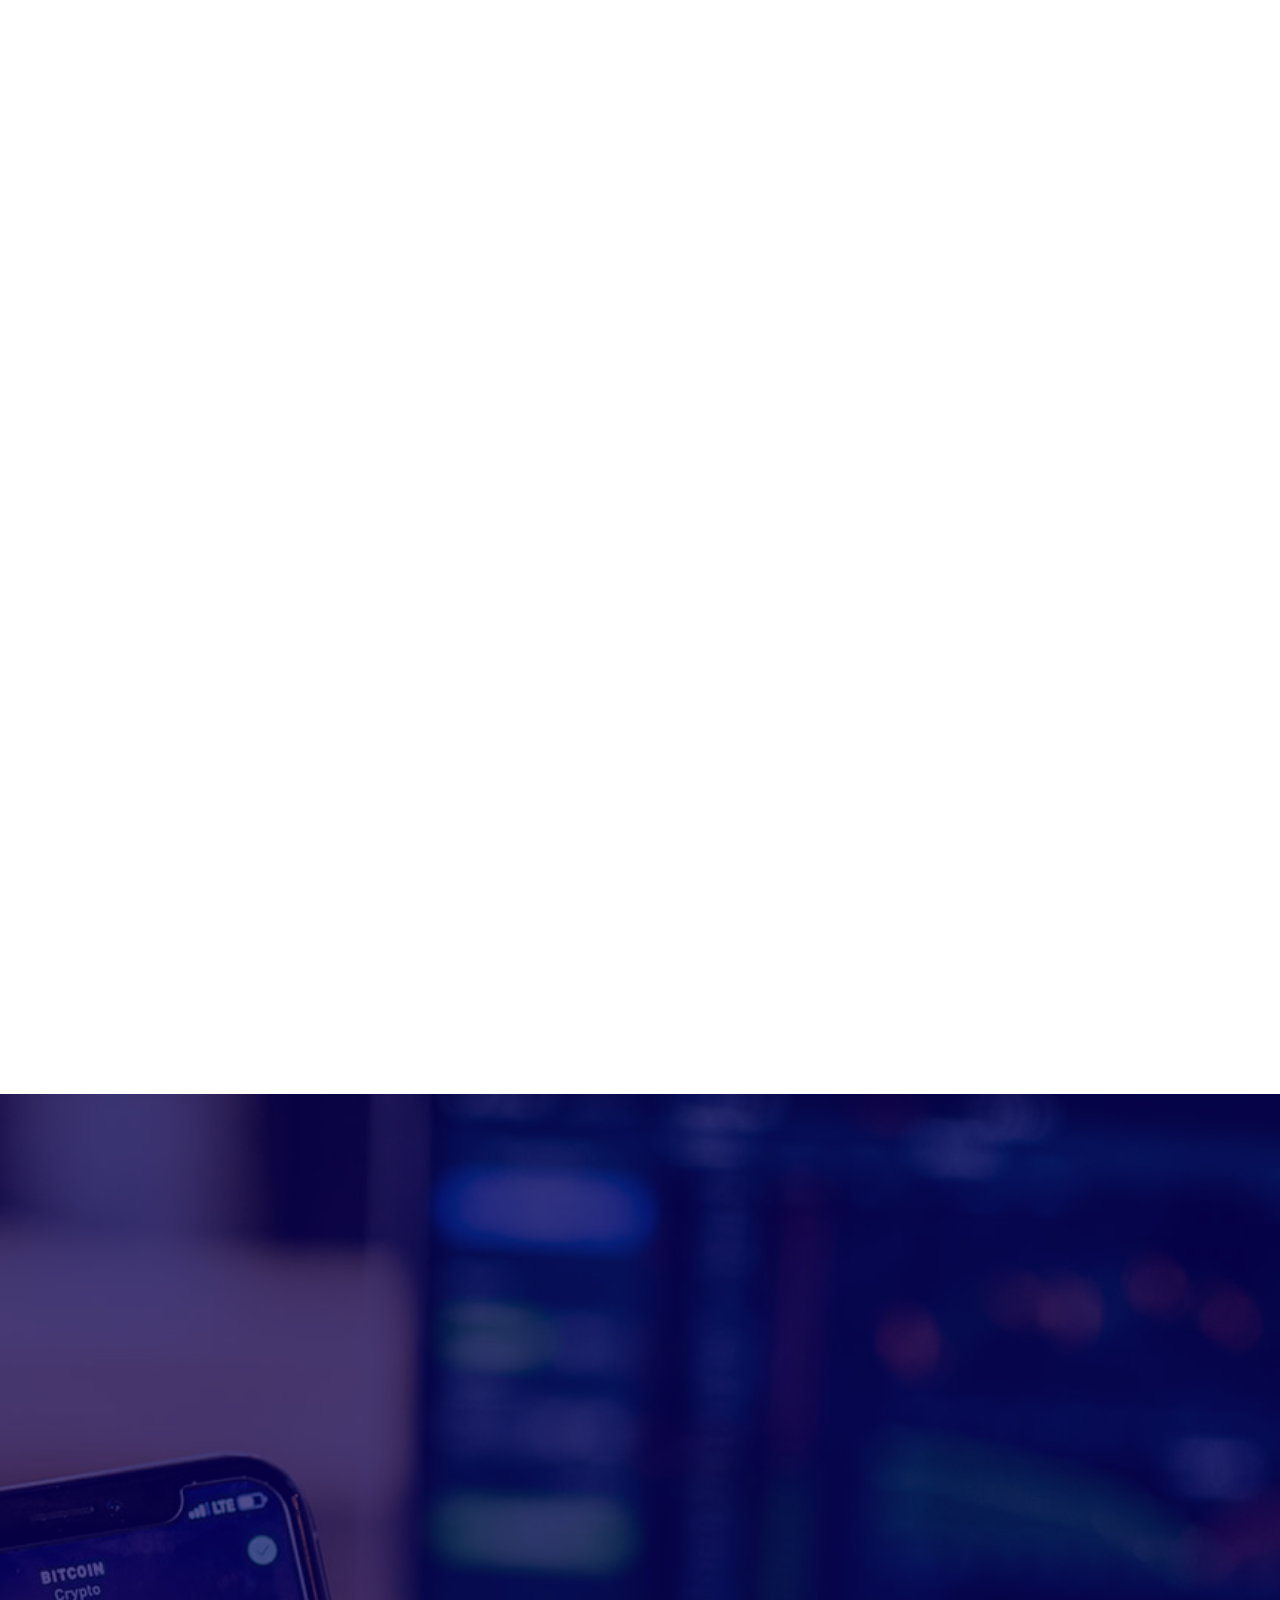
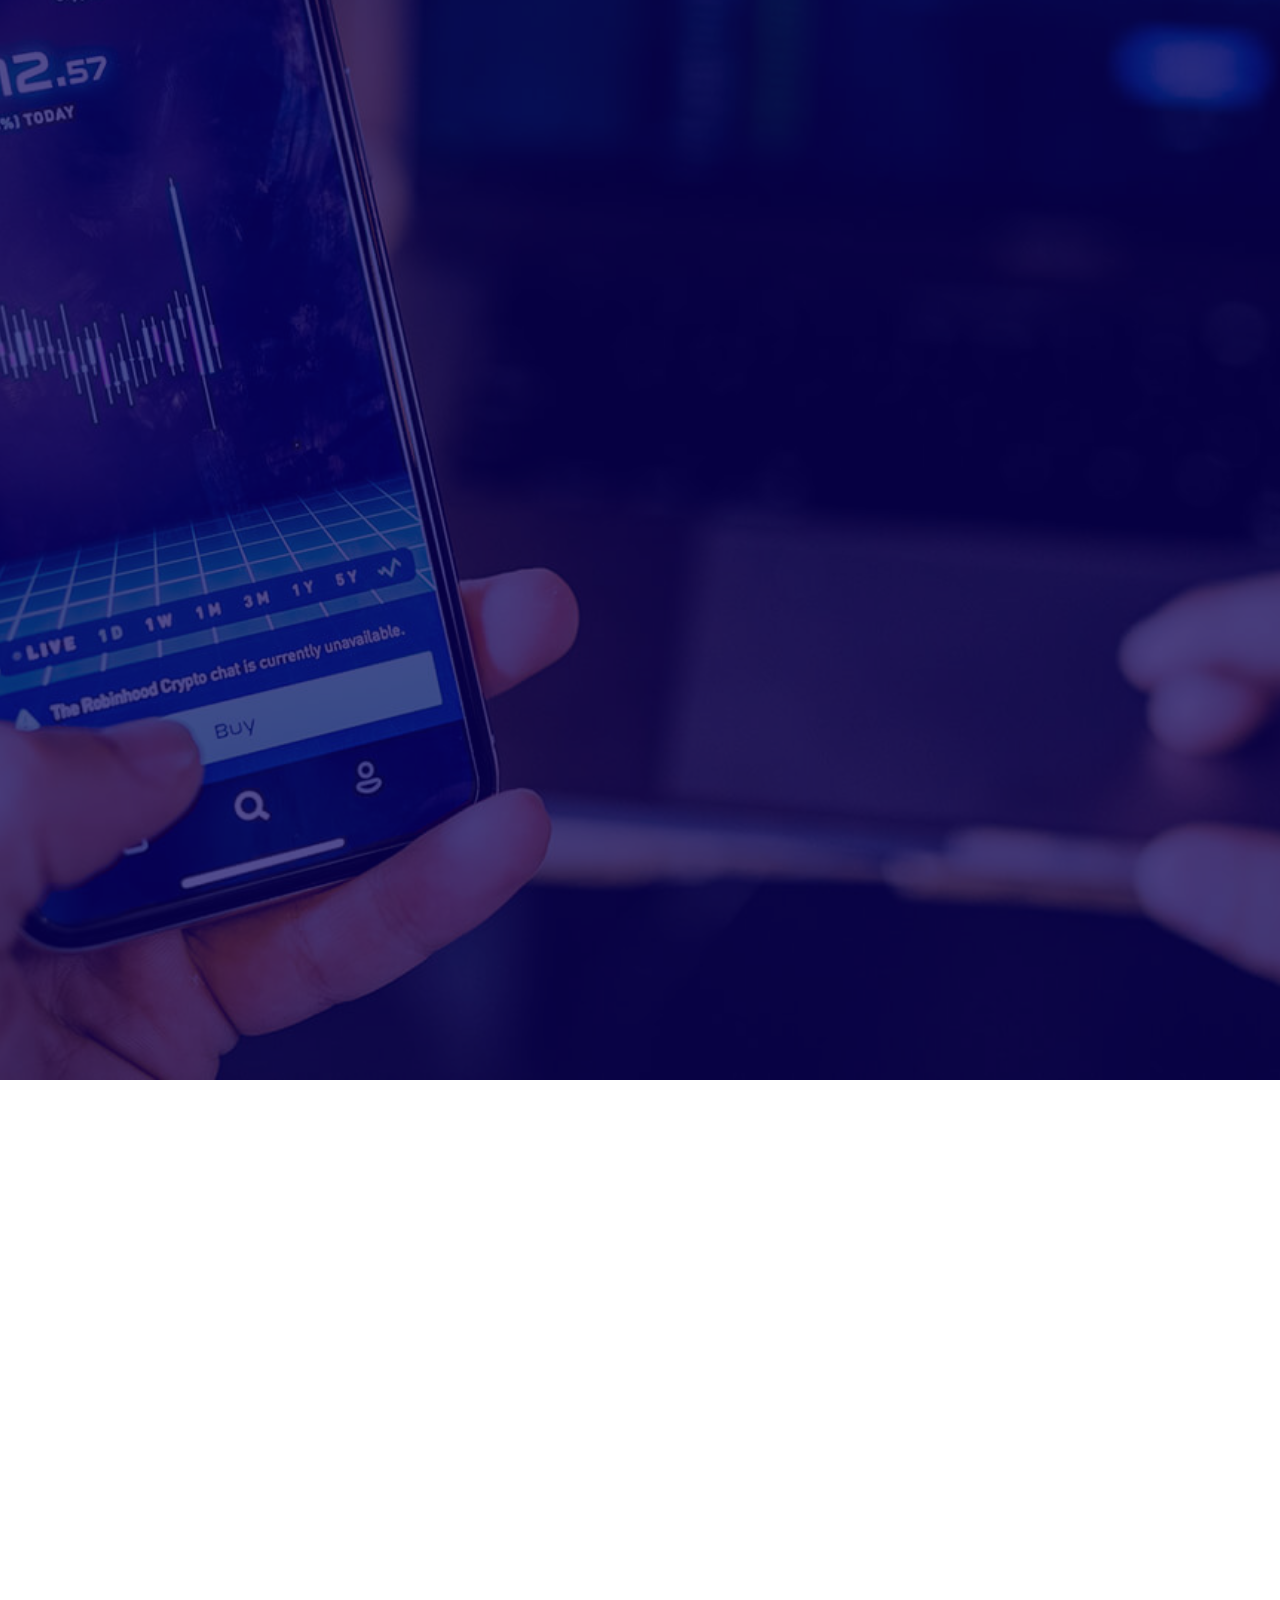
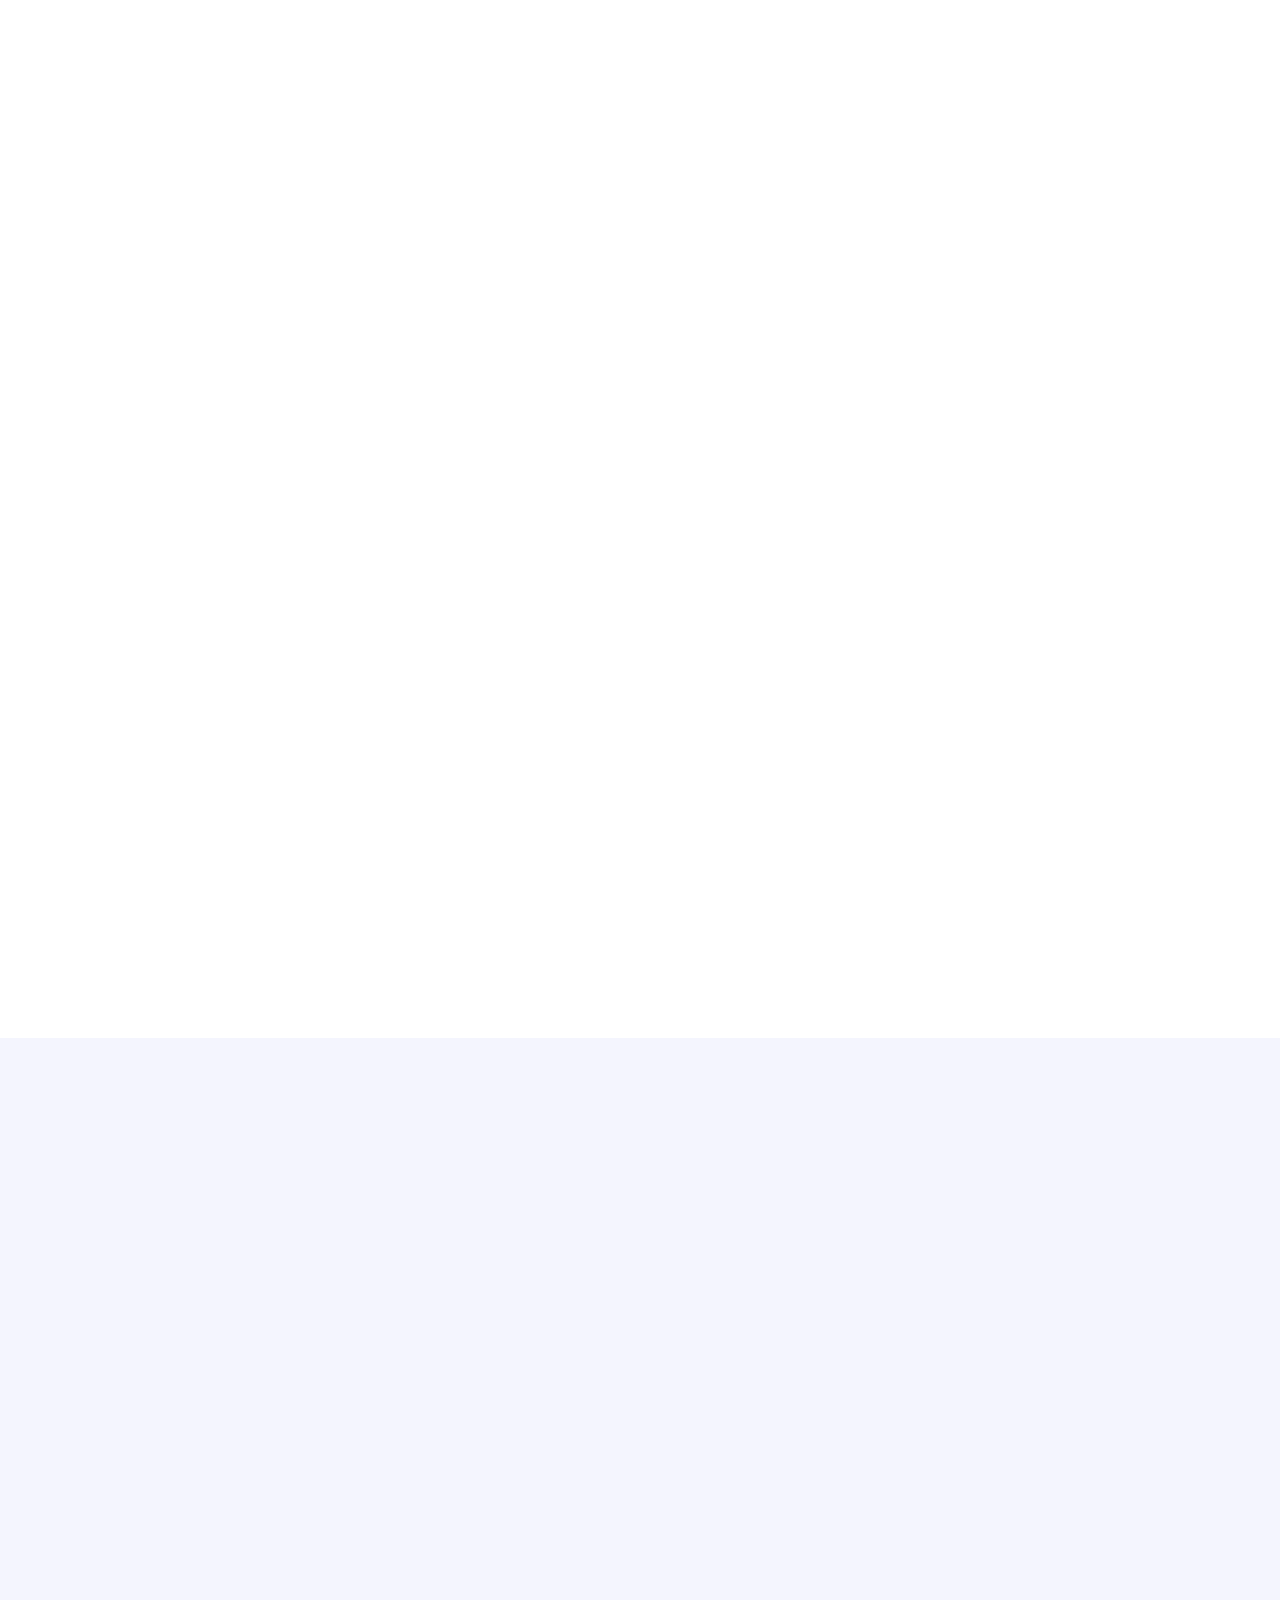
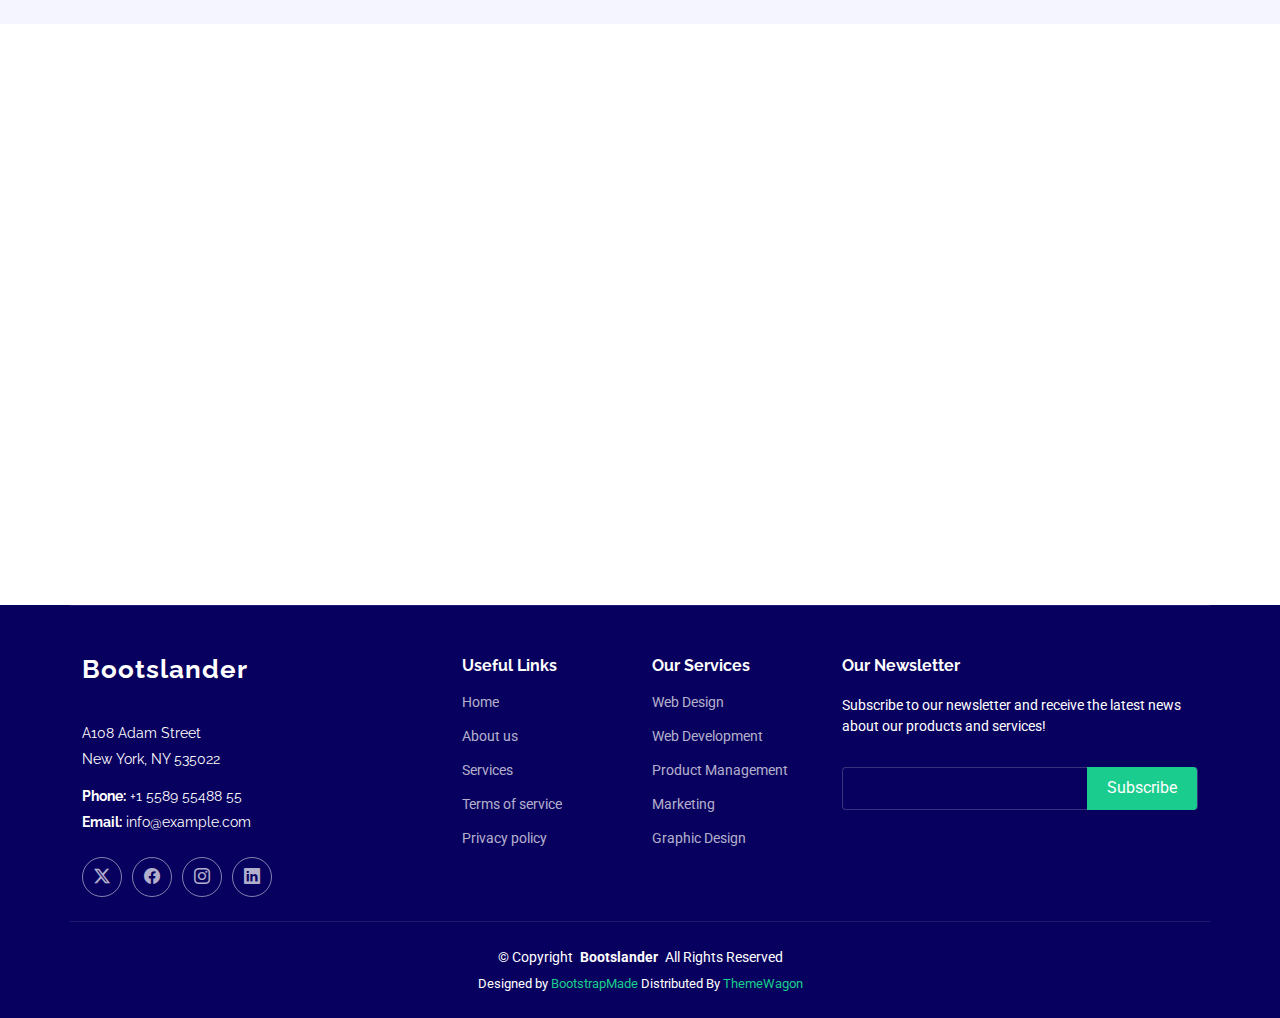
==== commit fd130a8f: "Update index.html" ====
--- a/index.html
+++ b/index.html
@@ -124,7 +124,7 @@
                 <div class="icon-box">
                   <i class="bi bi-buildings"></i>
                   <h3>El escenario</h3>
-                  <p>El ecomapa se utiliza en contextos clínicos y sociocomunitarios, requiriendo sólo de un espacio cómodo y sin distracciones.</p>
+                  <p>El ecomapa es adecuado para contextos clínicos y sociocomunitarios. Sólo requiere un espacio cómodo y sin distracciones donde interactuar con el adolescente.</p>
                 </div>
               </div> <!-- End Icon Box -->
 
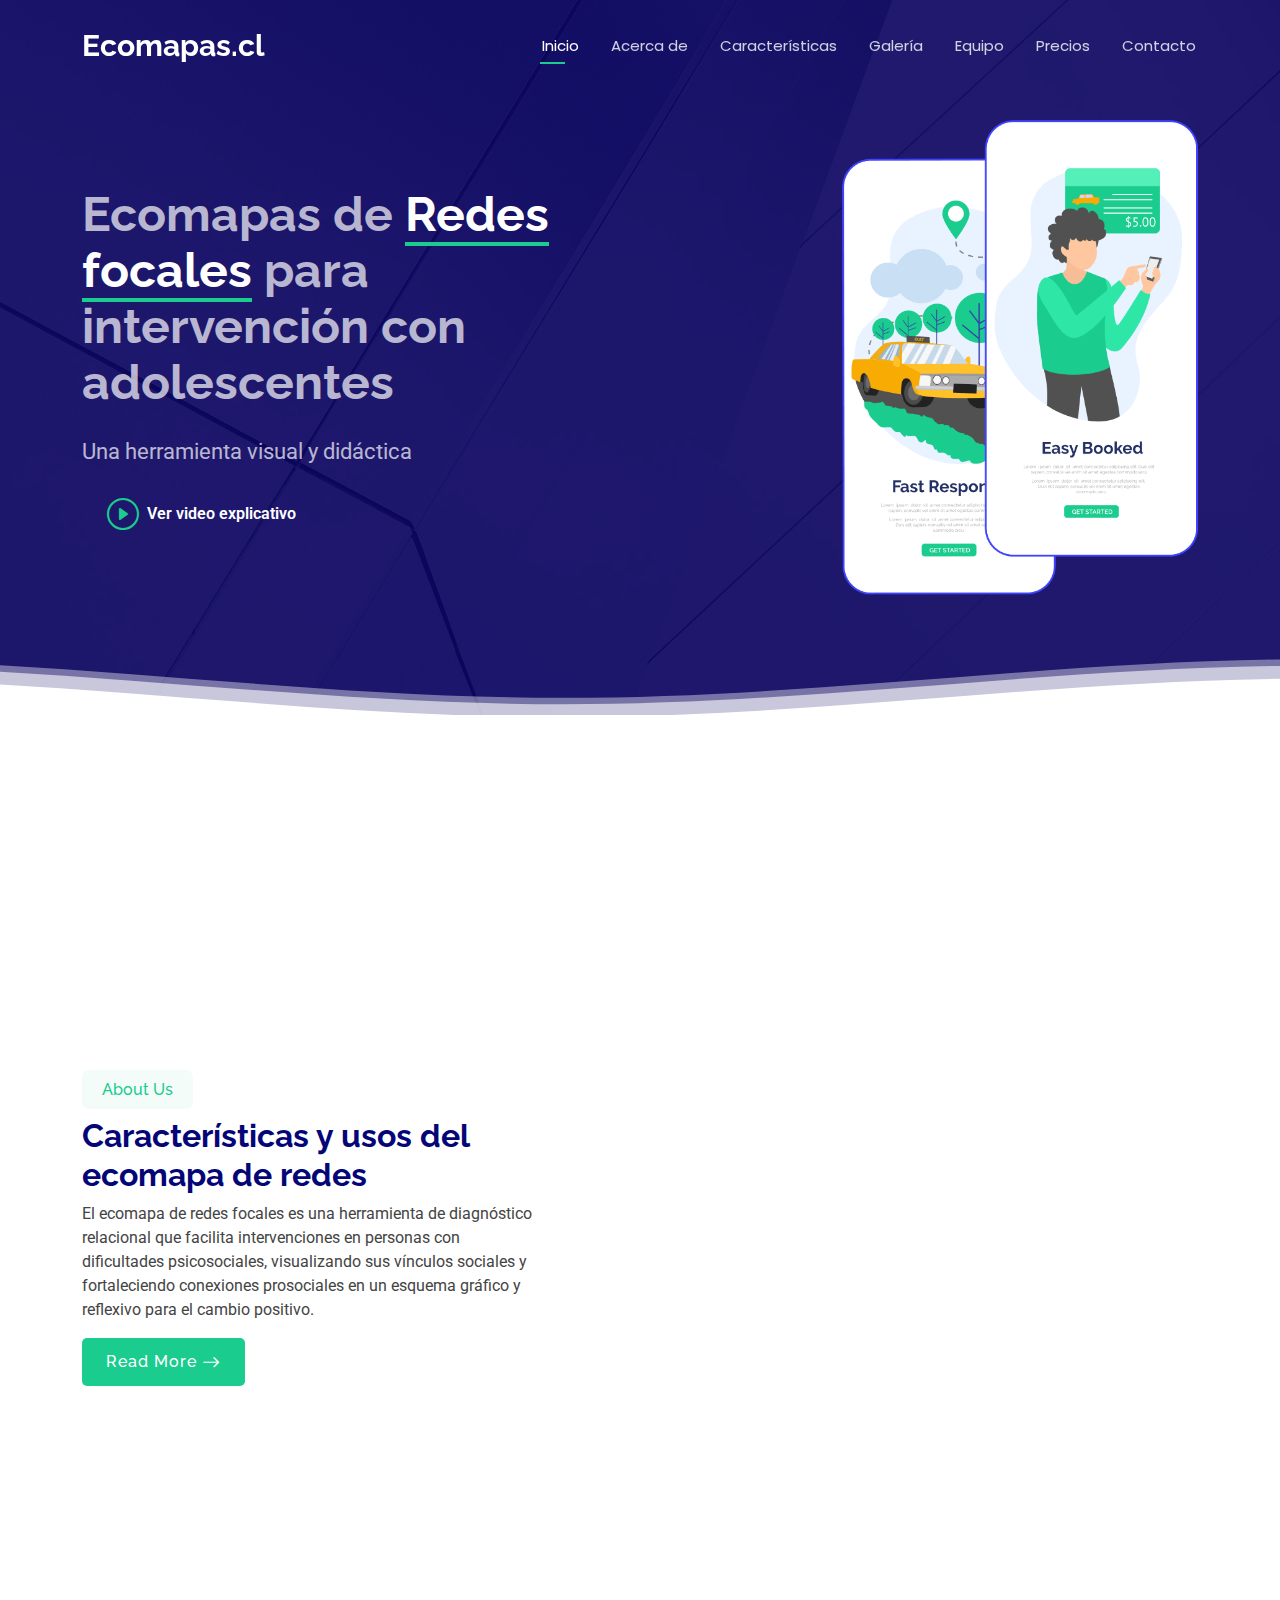
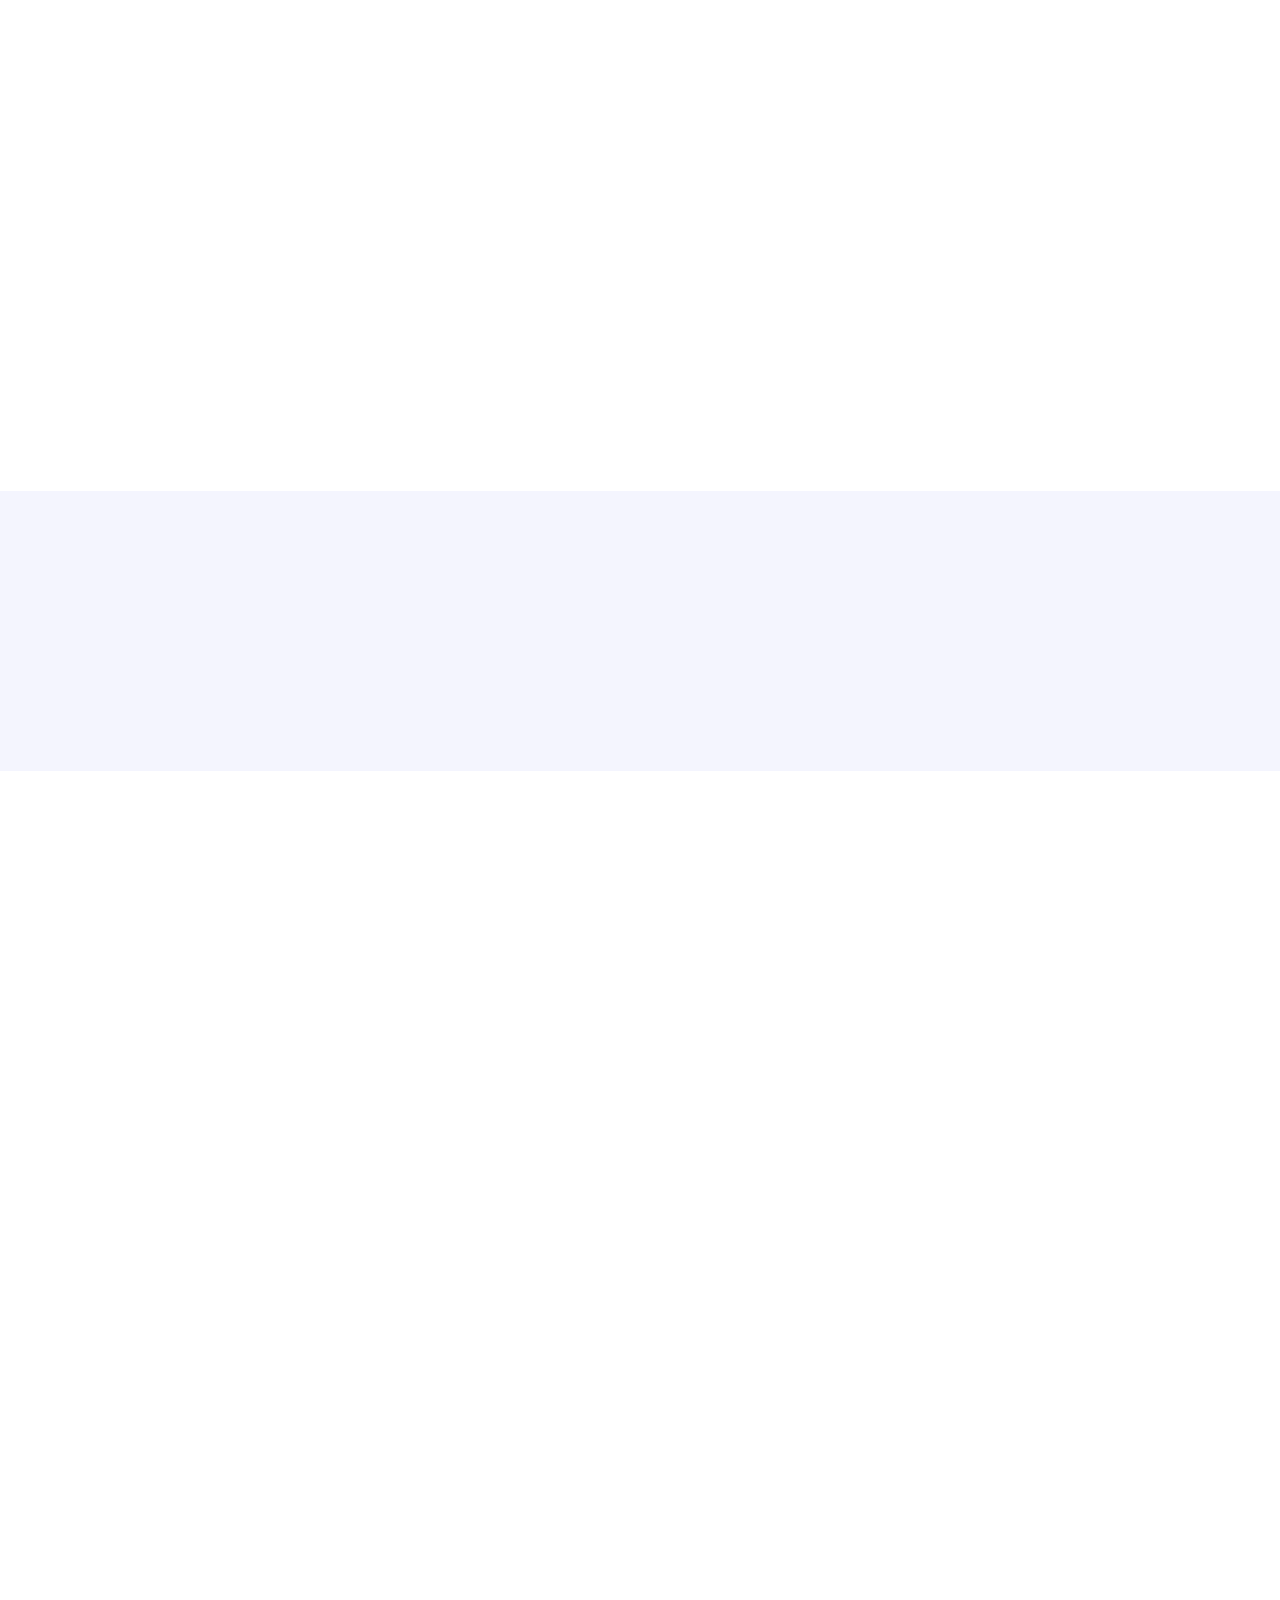
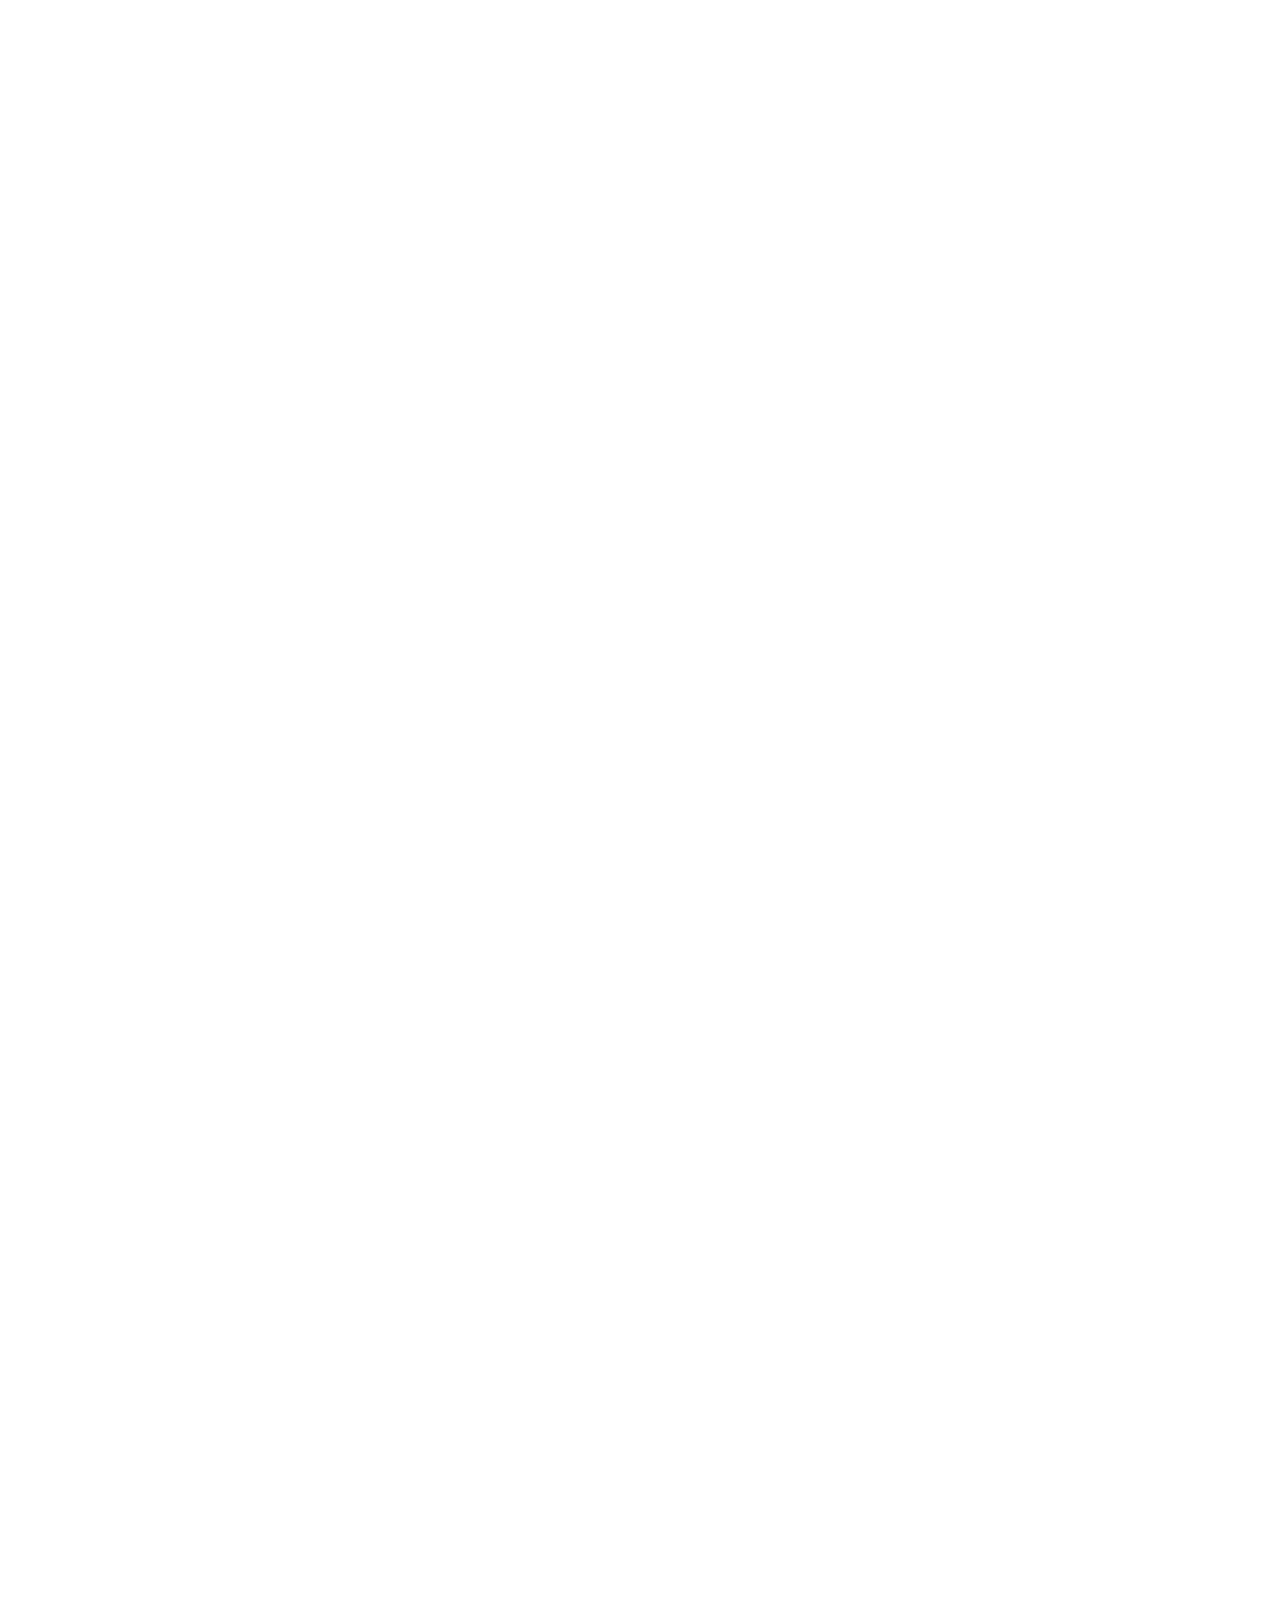
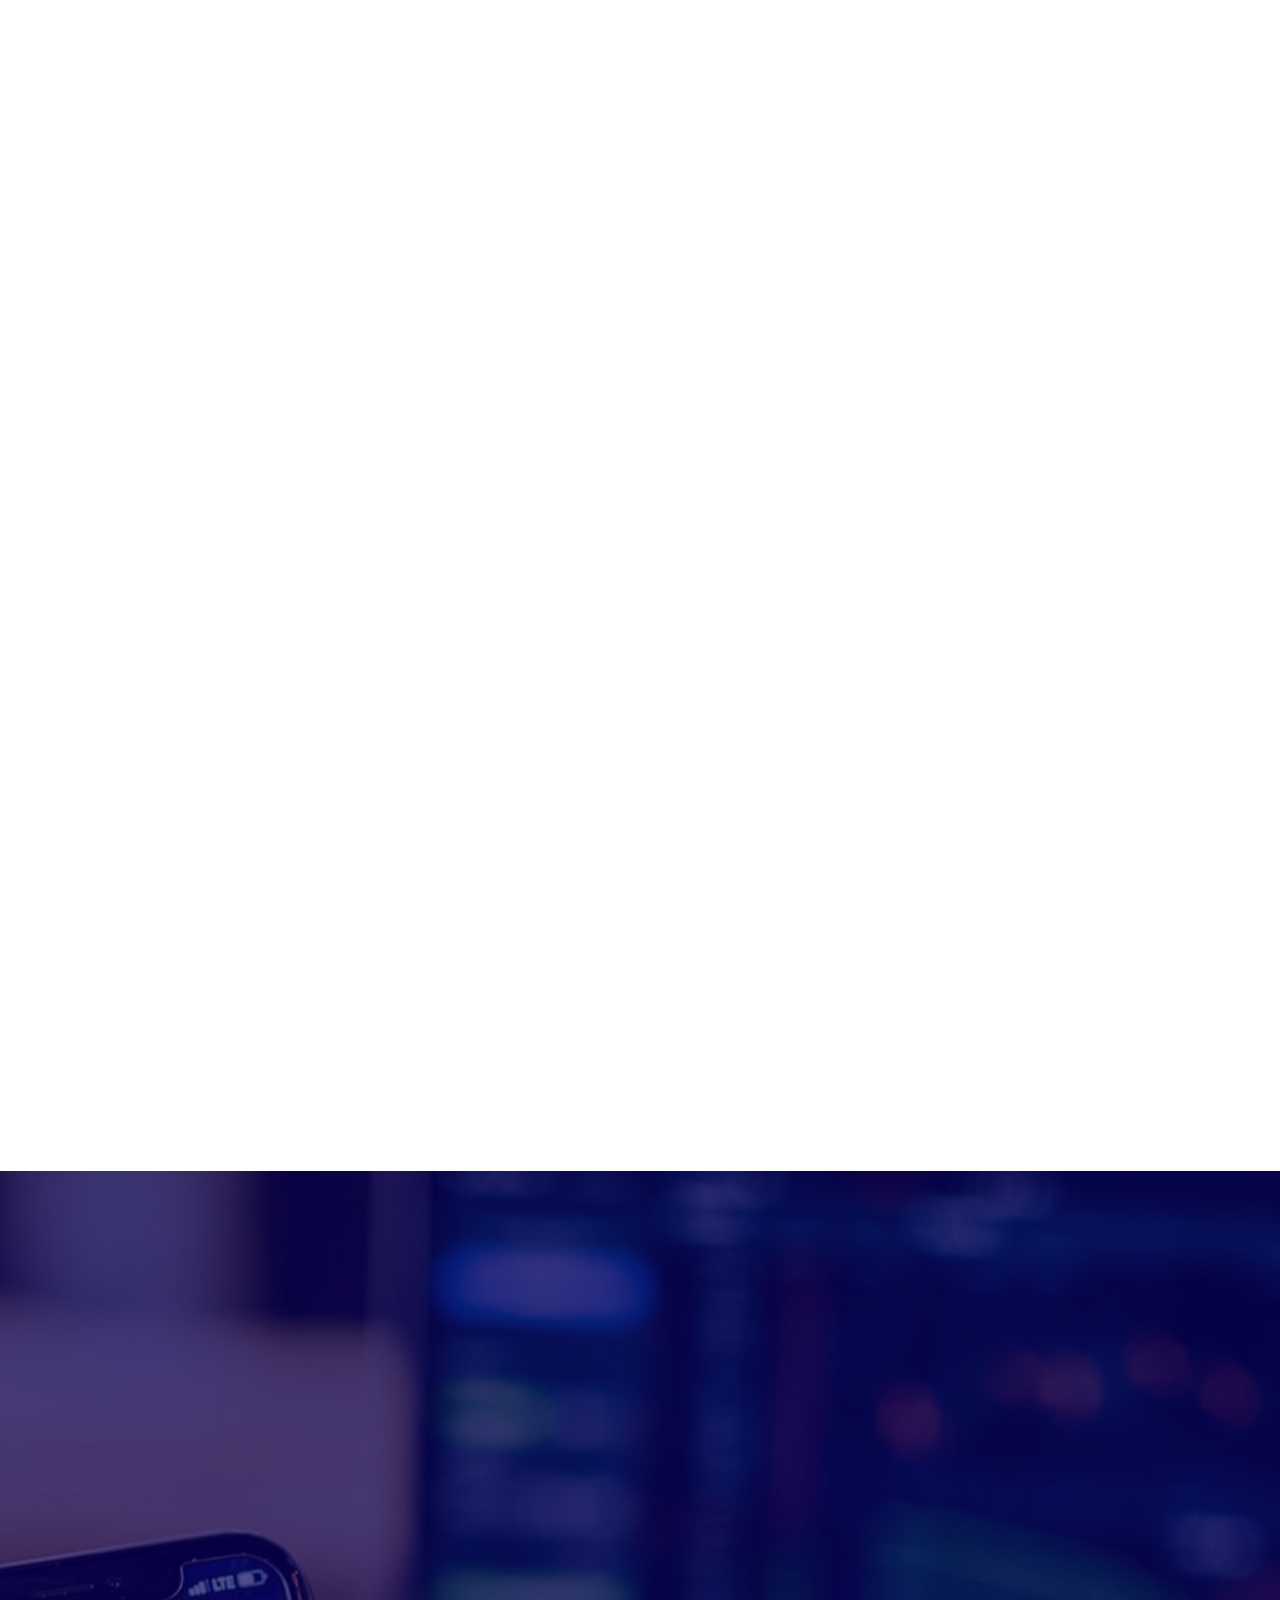
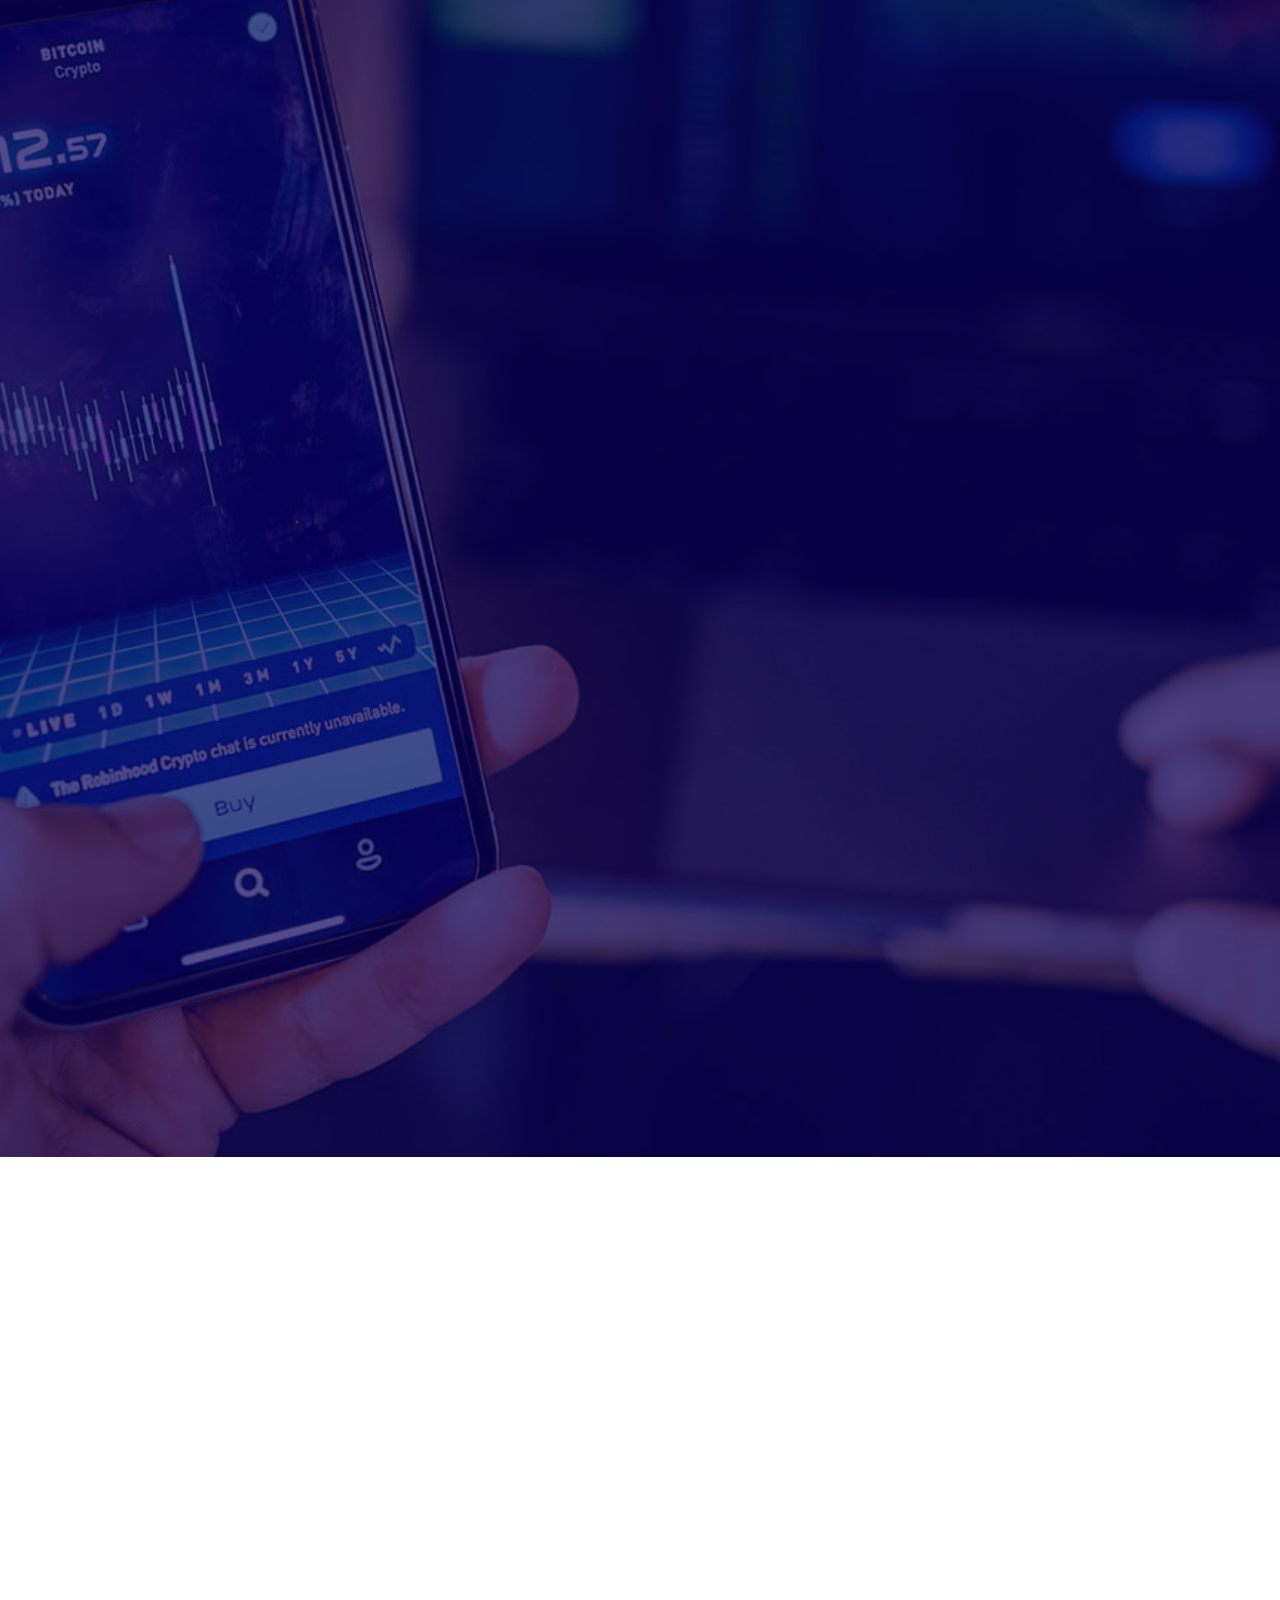
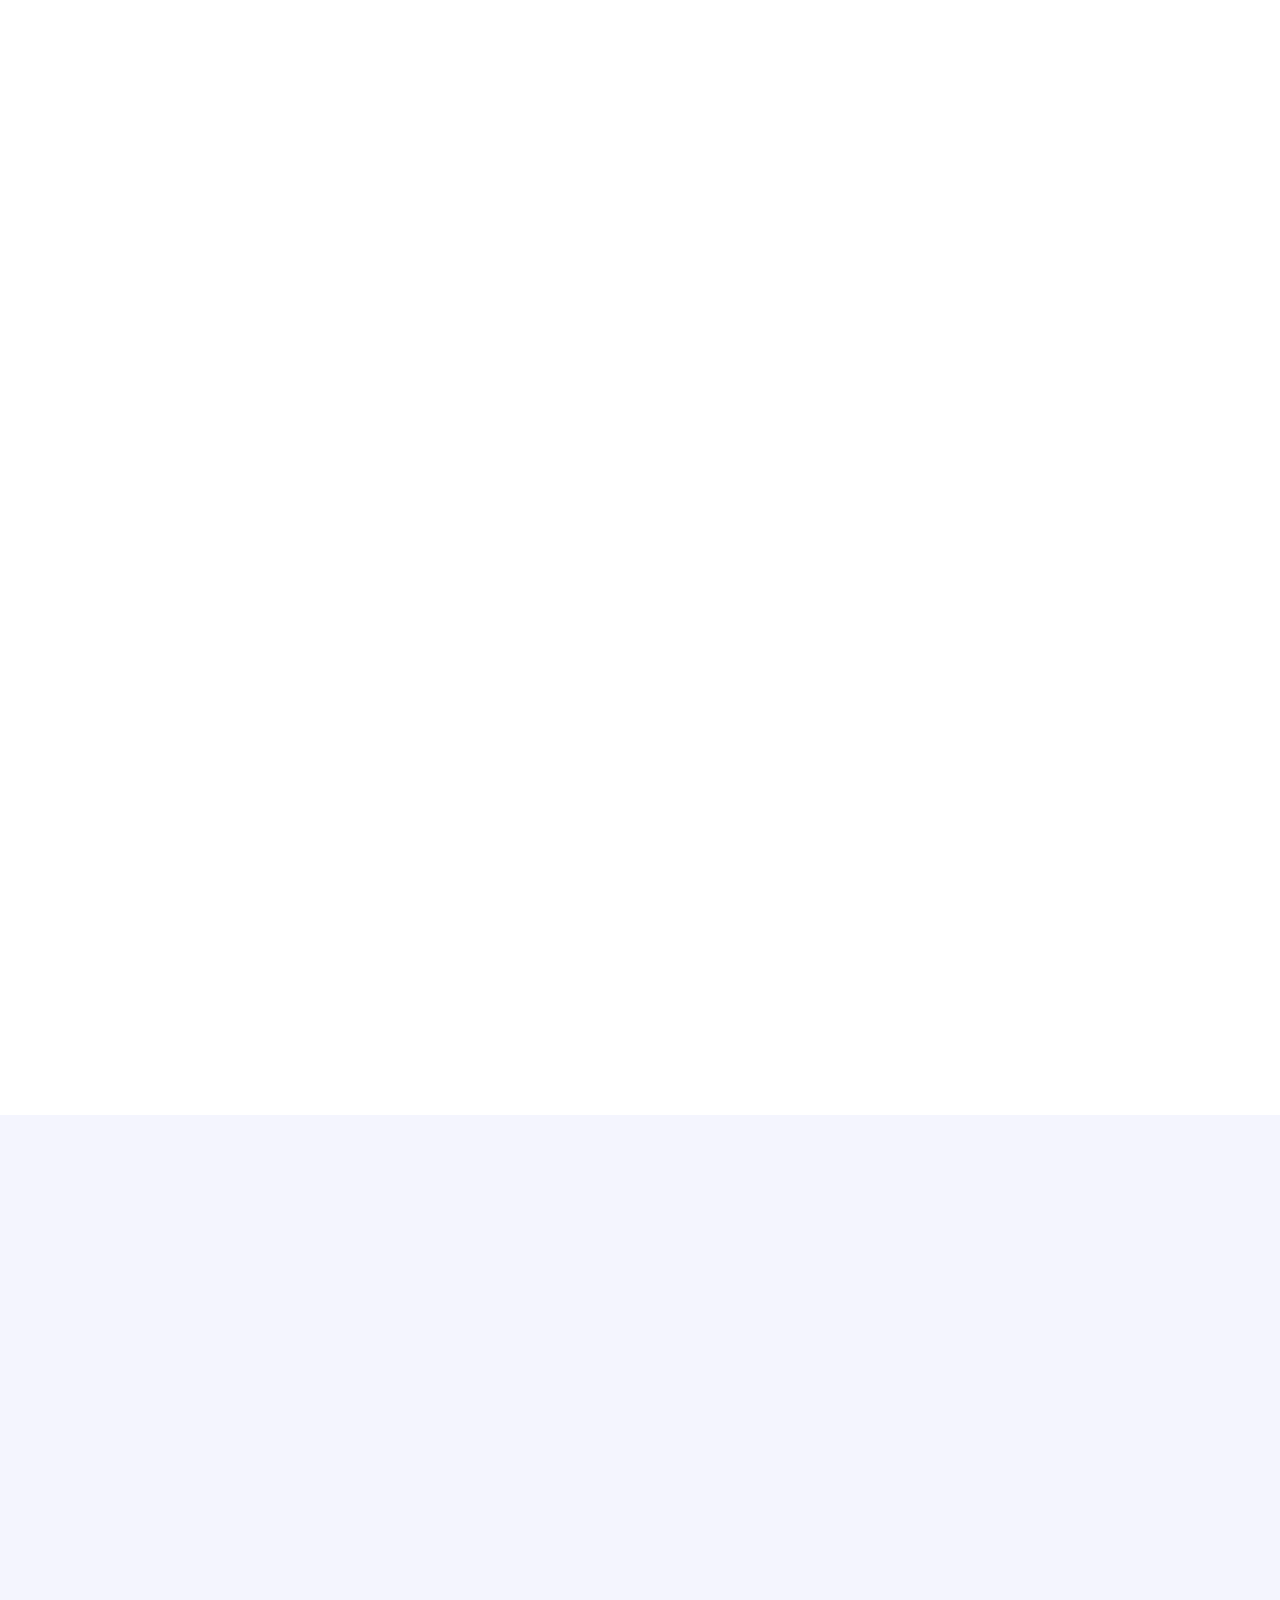
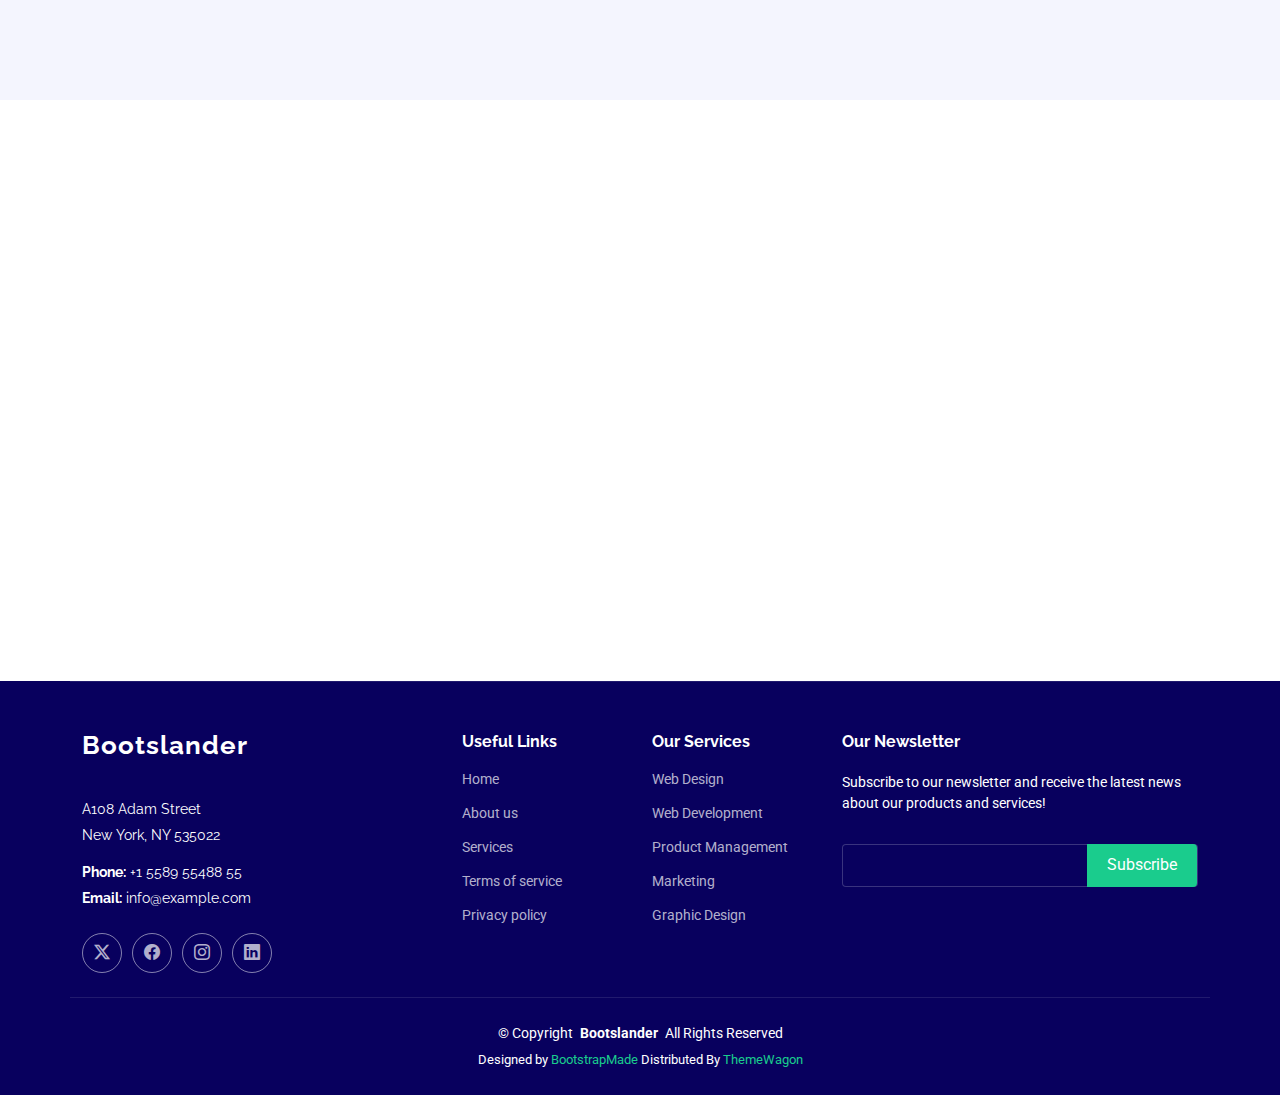
==== commit d46e7419: "Update index.html" ====
--- a/index.html
+++ b/index.html
@@ -131,16 +131,16 @@
               <div class="col-md-6" data-aos="fade-up" data-aos-delay="300">
                 <div class="icon-box">
                   <i class="bi bi-clipboard-pulse"></i>
-                  <h3>Rerum aperiam</h3>
-                  <p>Autem saepe animi et aut aspernatur culpa facere. Rerum saepe rerum voluptates quia</p>
+                  <h3>El estilo de relación</h3>
+                  <p>El instrumento requiere un clima distendido y cercano, evitando confrontaciones y juicios, favoreciendo la apertura.</p>
                 </div>
               </div> <!-- End Icon Box -->
 
               <div class="col-md-6" data-aos="fade-up" data-aos-delay="400">
                 <div class="icon-box">
                   <i class="bi bi-command"></i>
-                  <h3>Veniam omnis</h3>
-                  <p>Omnis perferendis molestias culpa sed. Recusandae quas possimus. Quod consequatur corrupti</p>
+                  <h3>Instrucciones iniciales y encuadre</h3>
+                  <p>Es esencial que el adolescente comprenda el propósito y las partes del ecomapa, promoviendo un diálogo transparente y honesto durante su aplicación.</p>
                 </div>
               </div> <!-- End Icon Box -->
 
